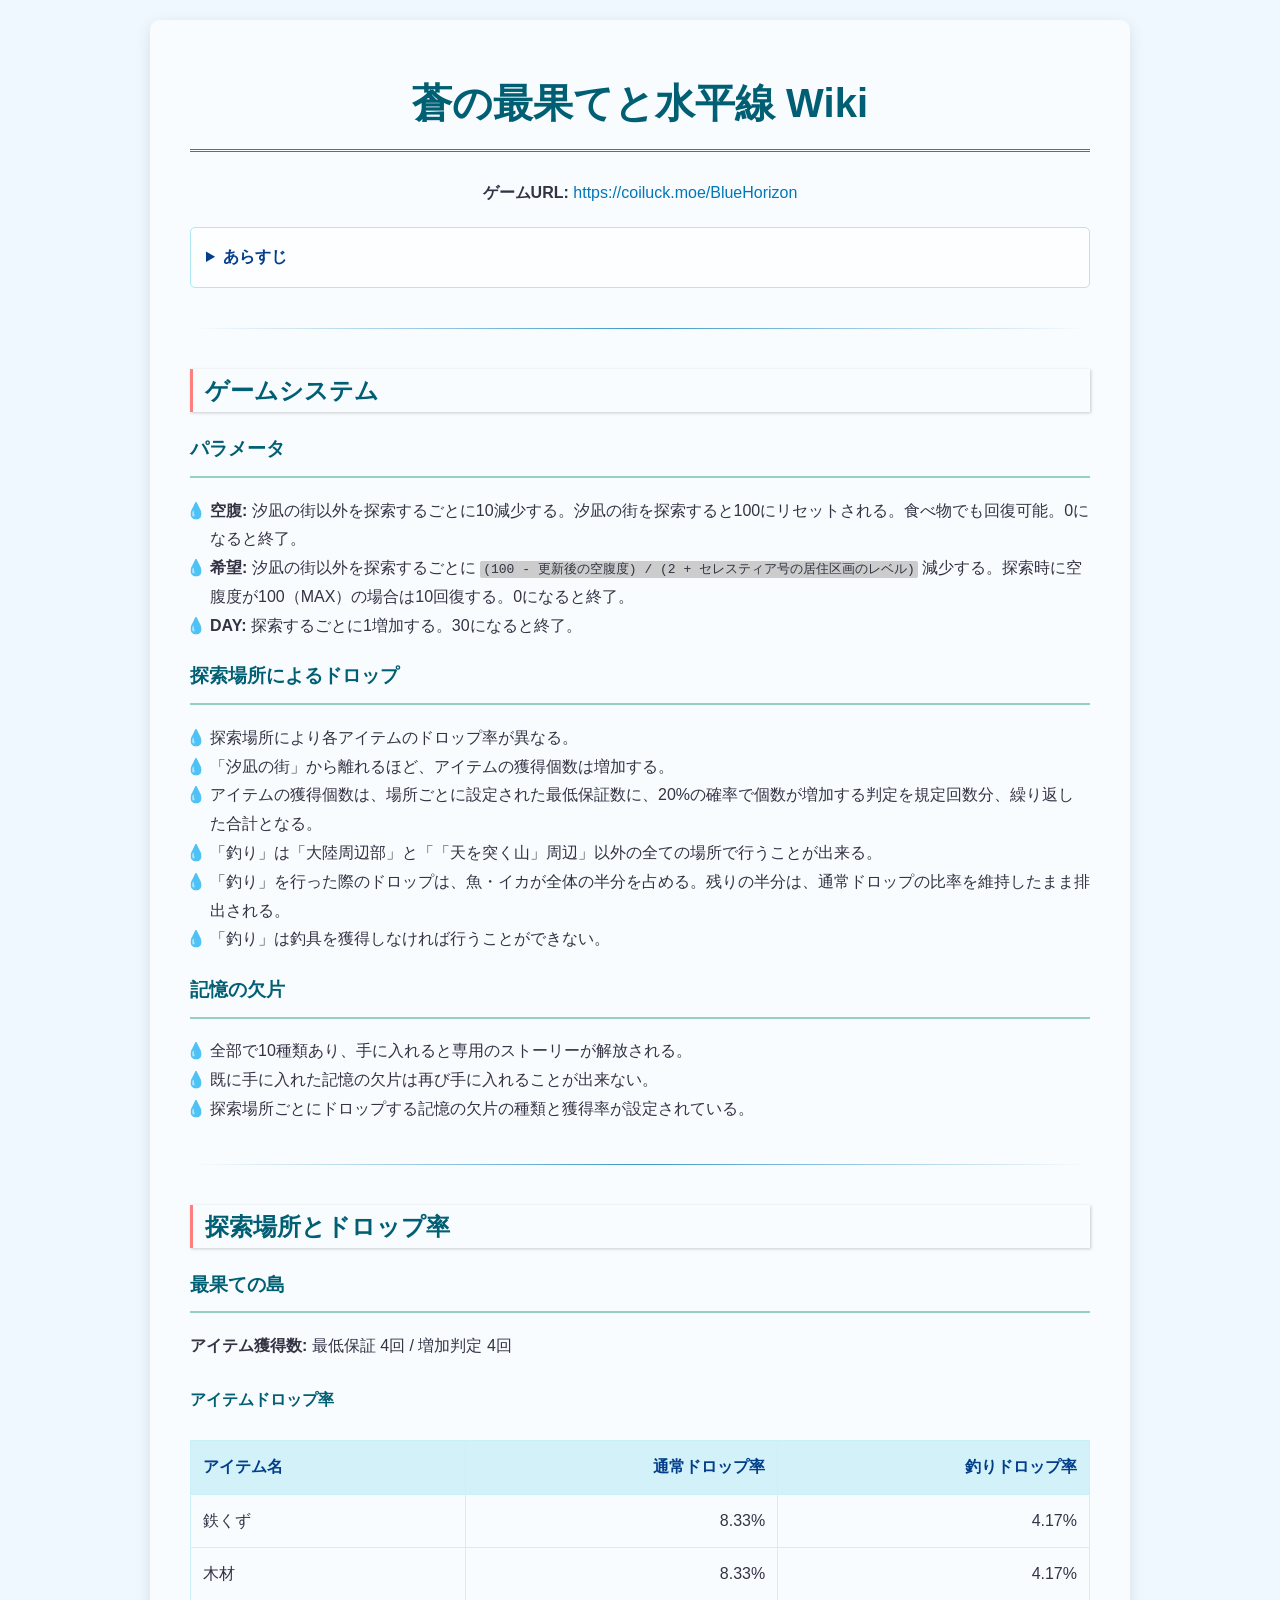
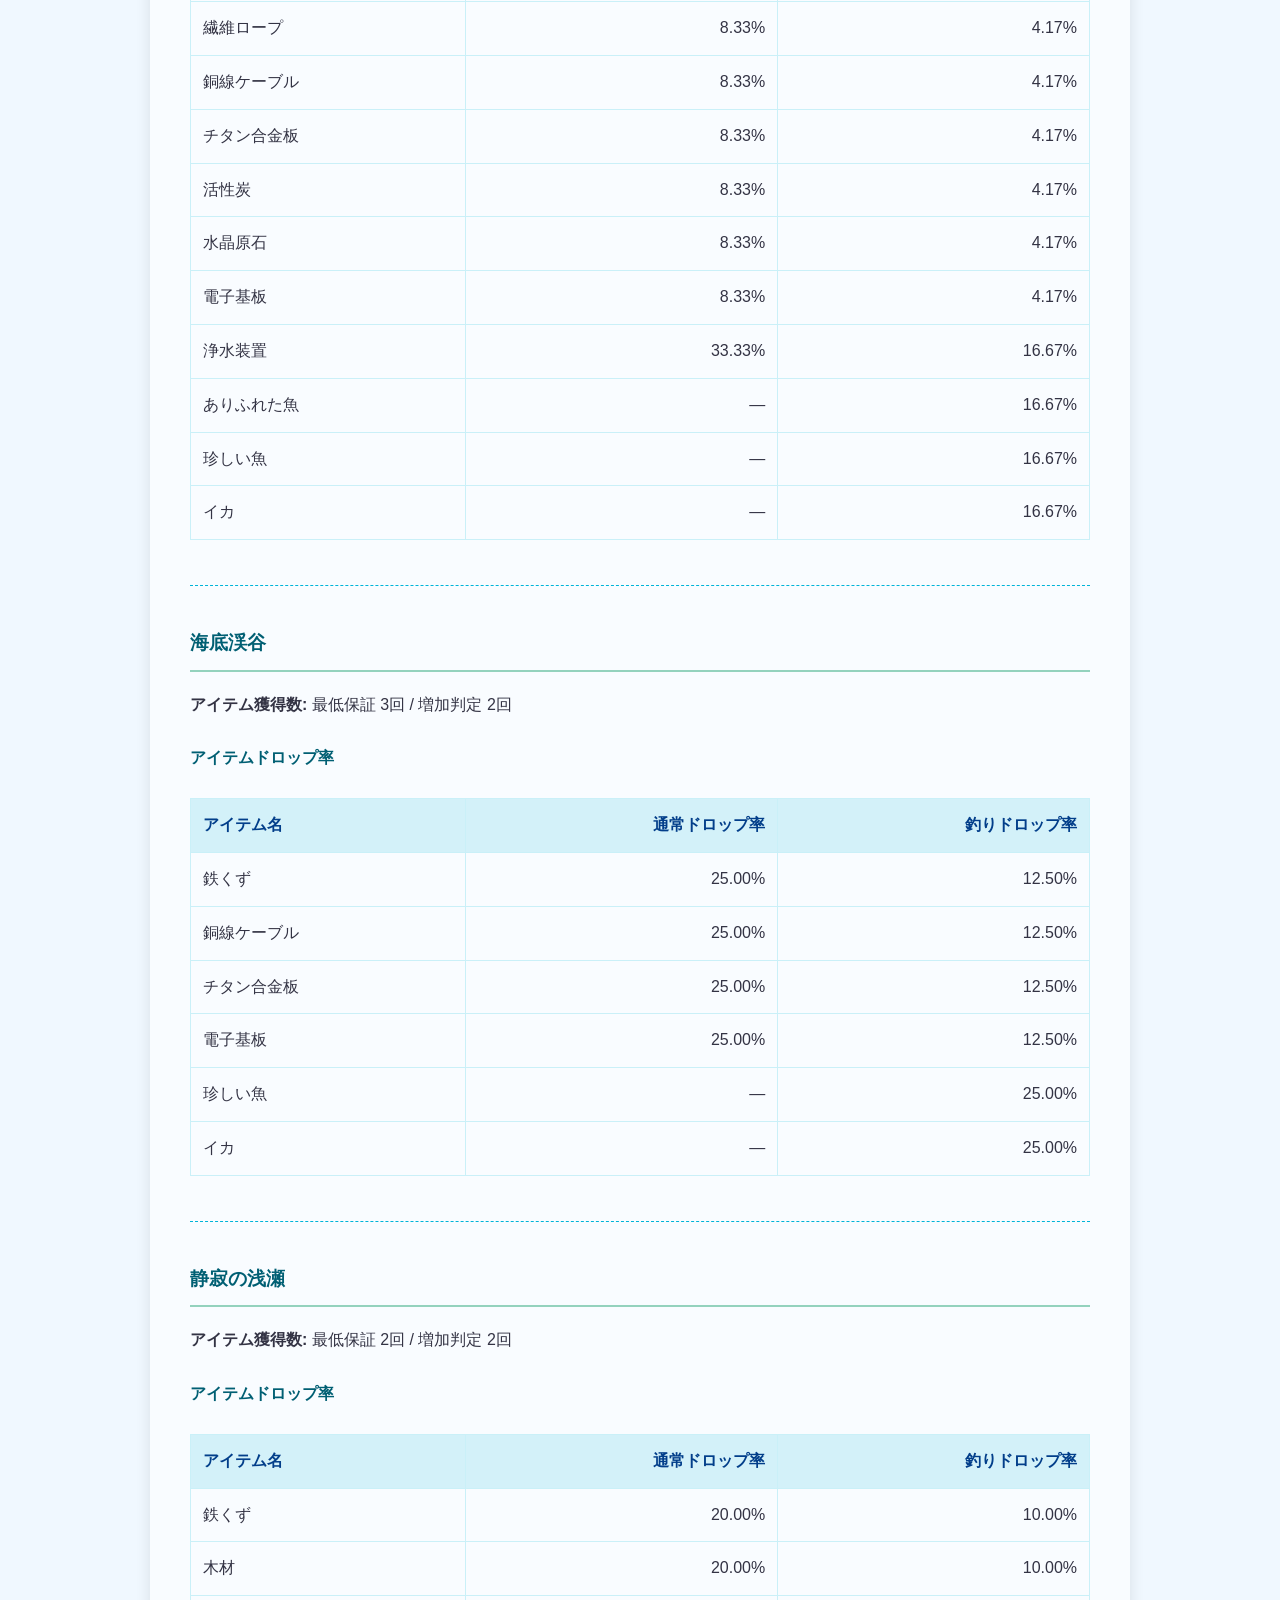
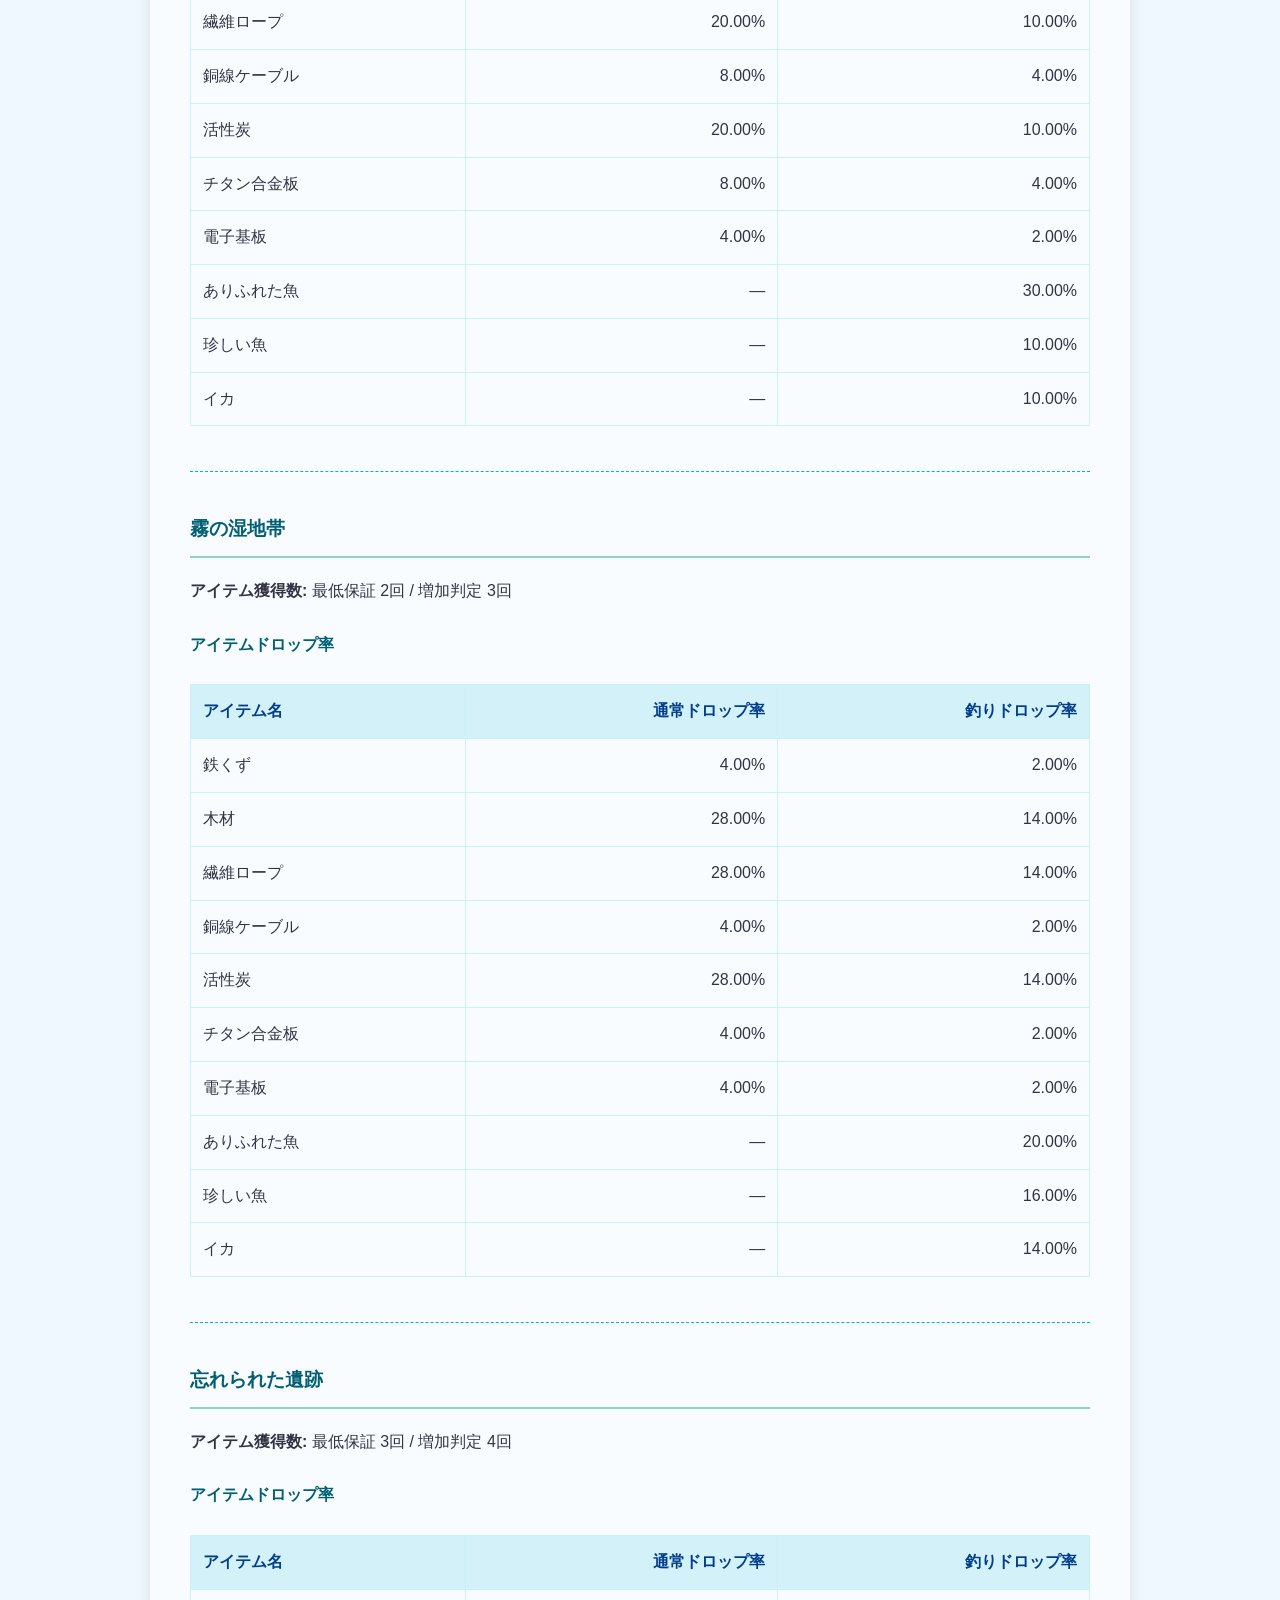
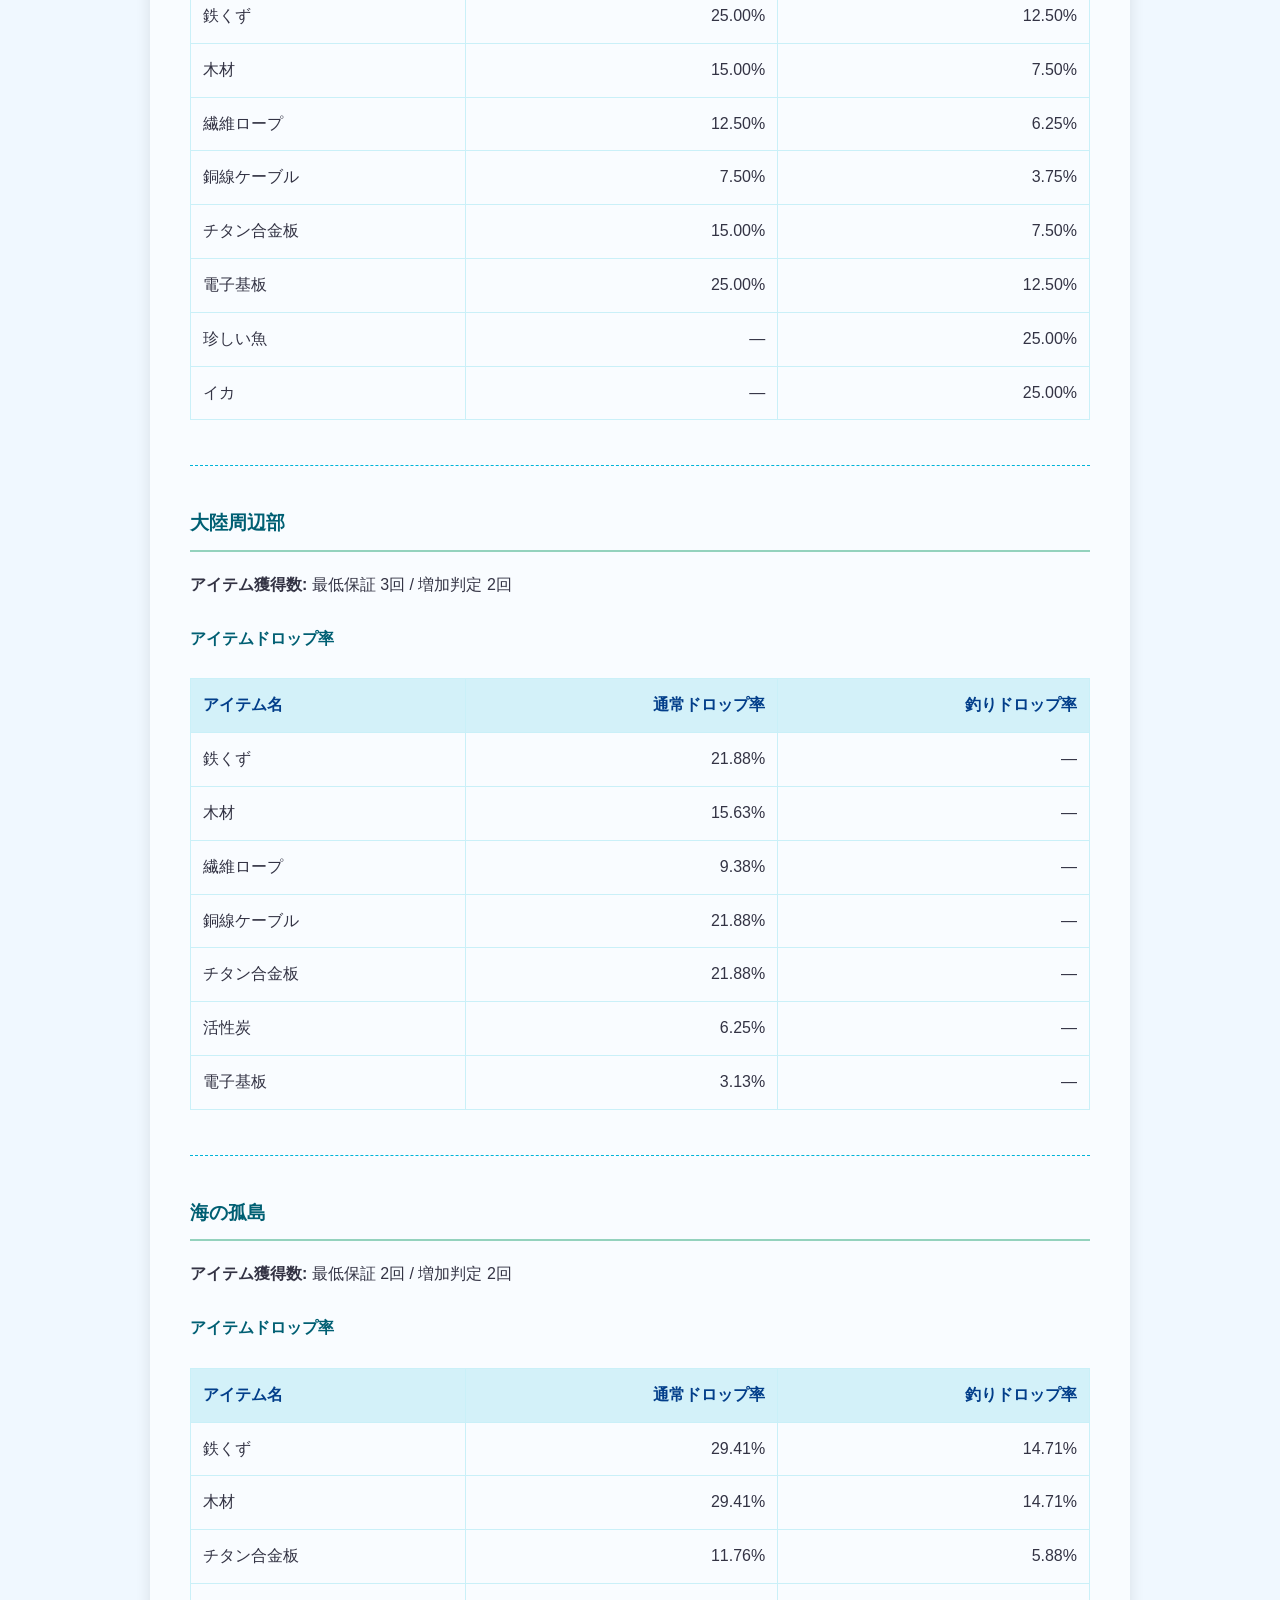
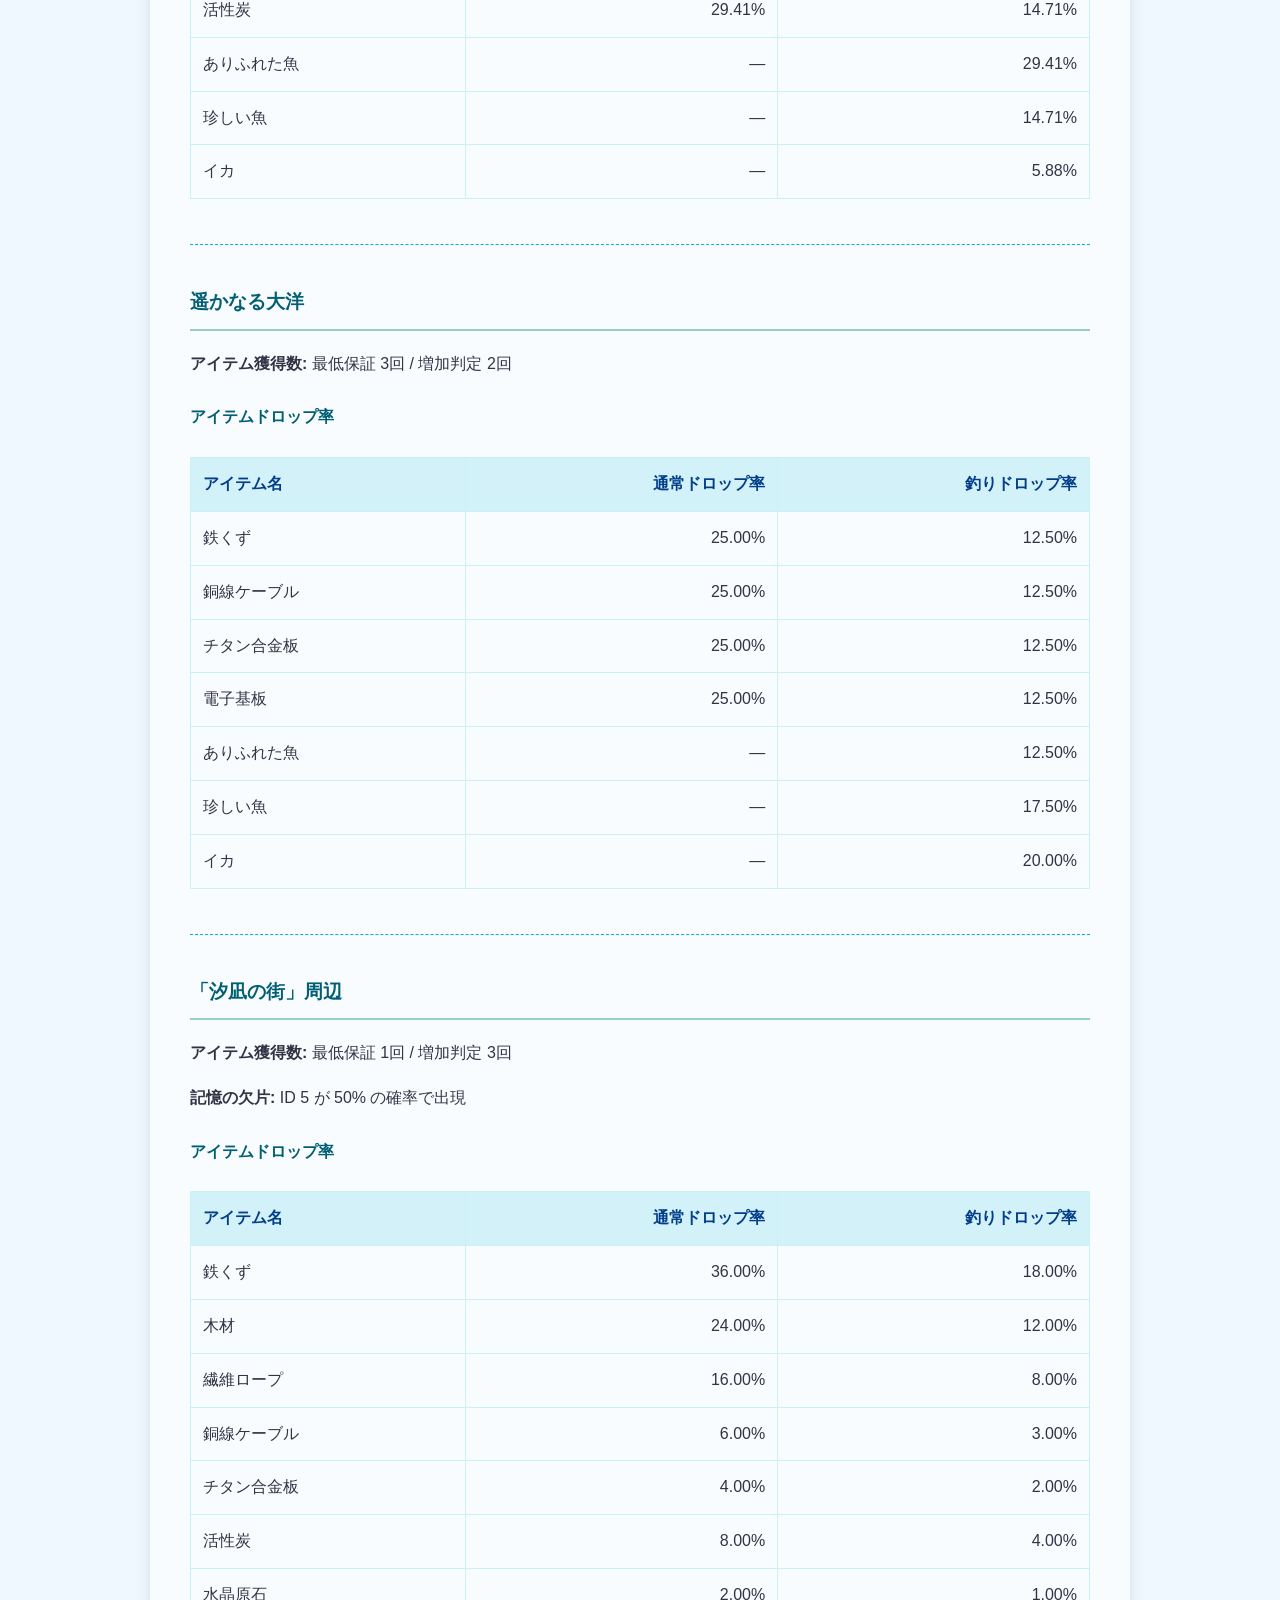
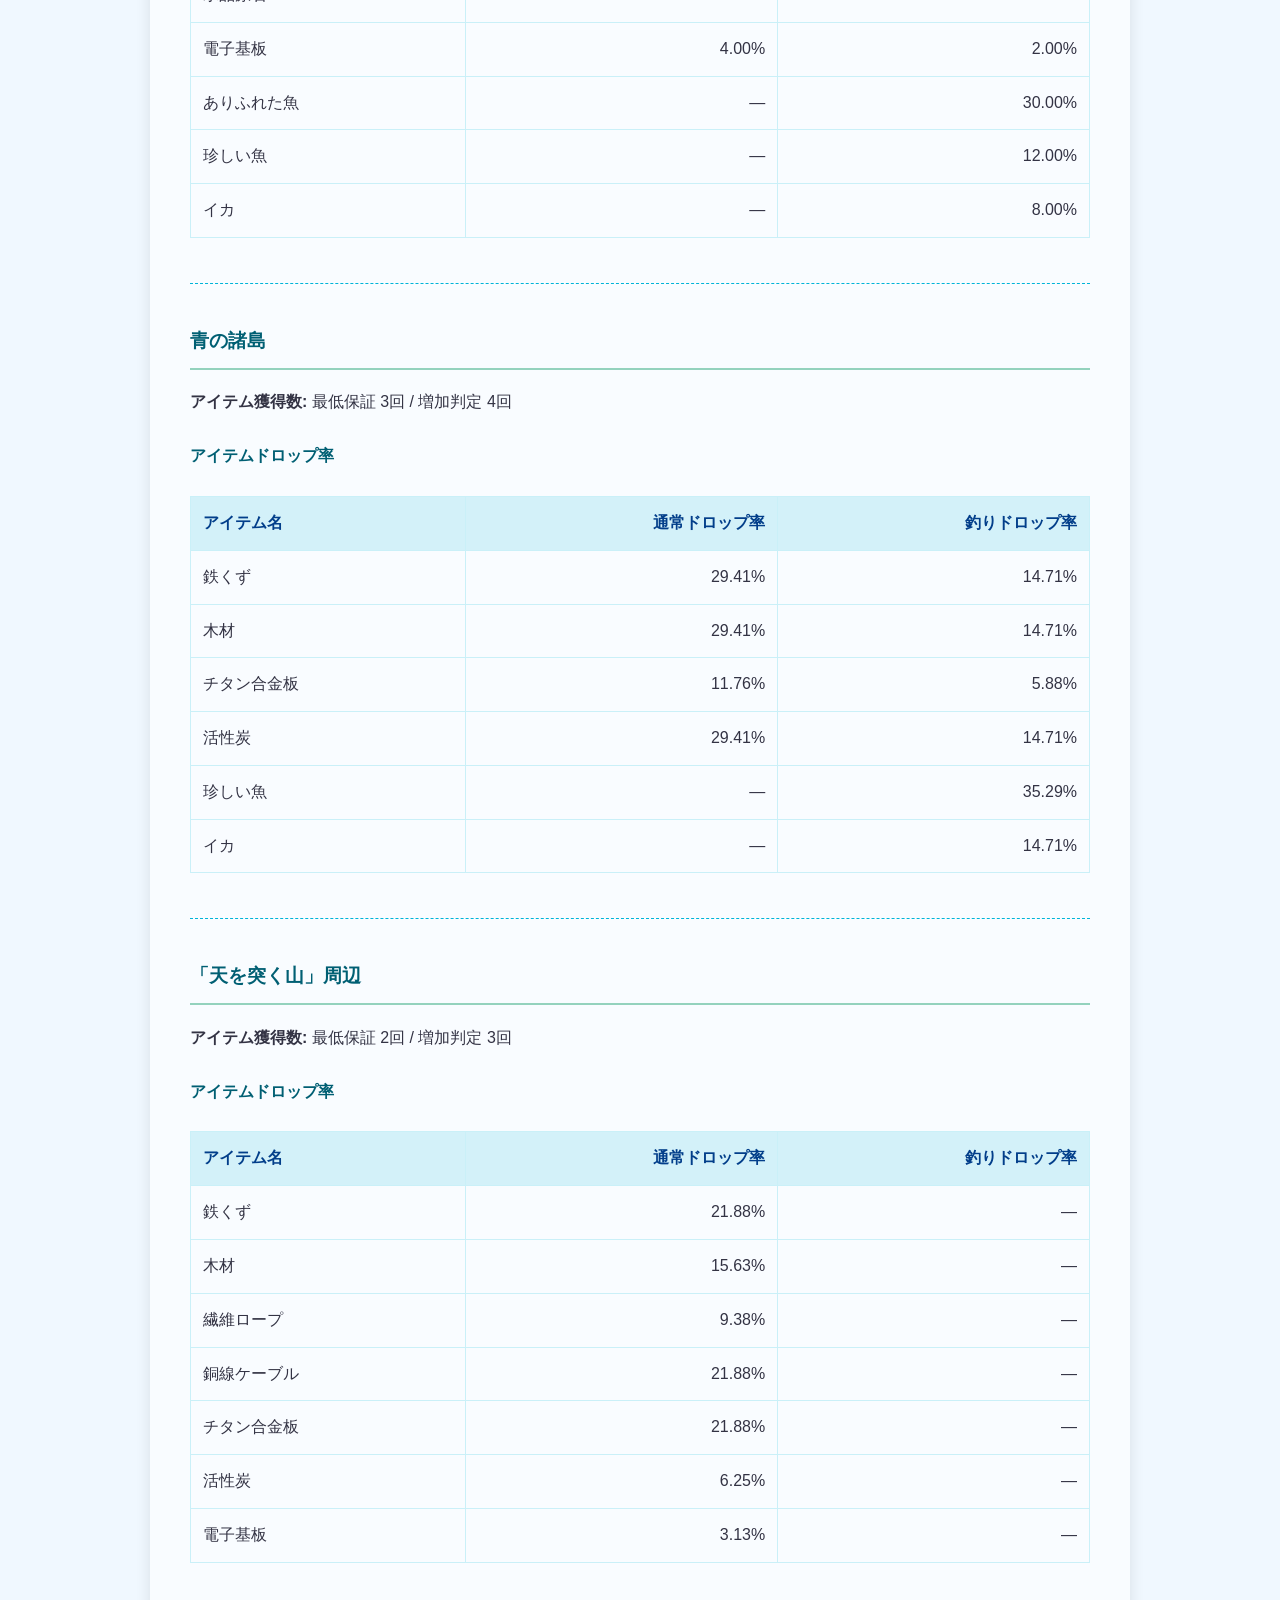
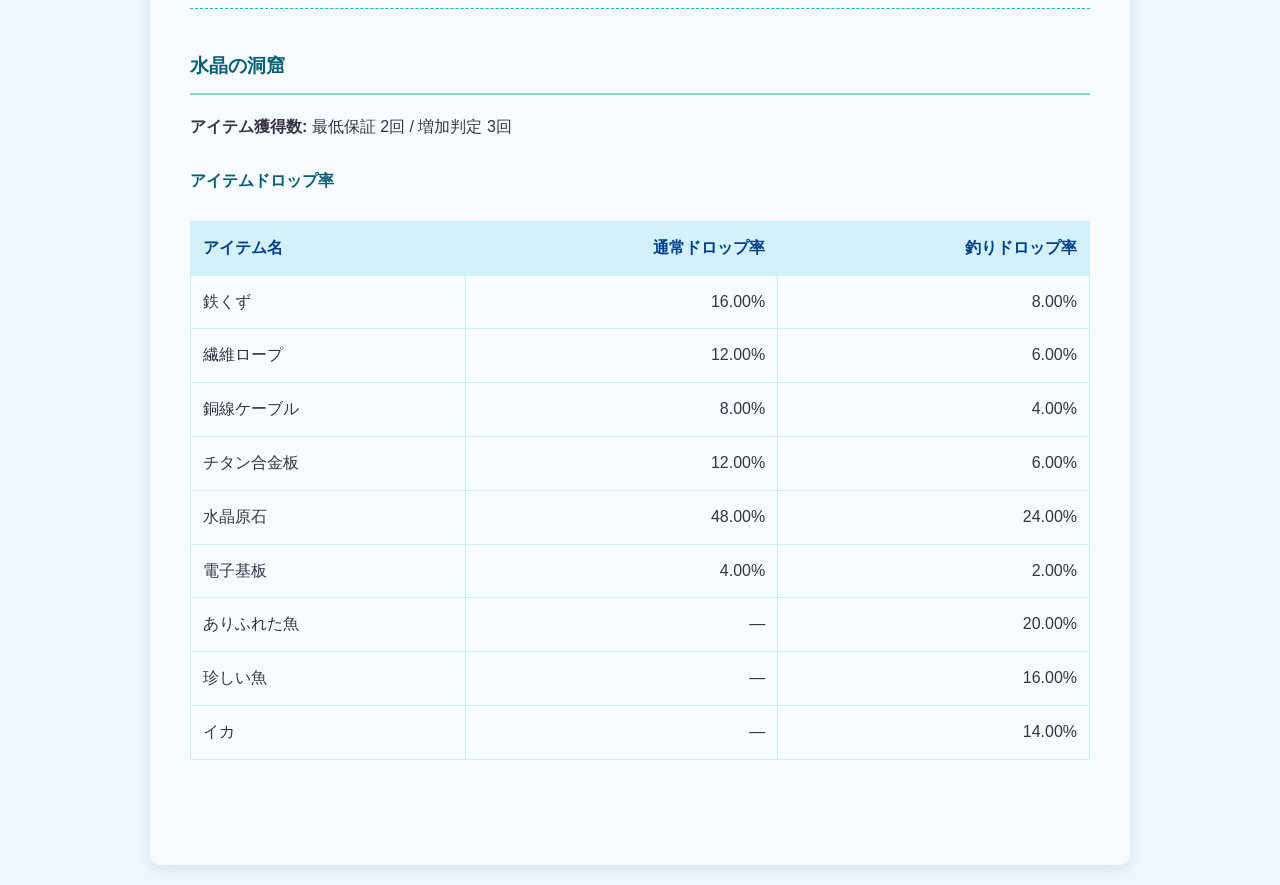
==== wiki.html @ ca16a55f "Add wiki" ====
<!DOCTYPE html>
<html lang="ja">
<head>
    <meta charset="UTF-8">
    <meta name="viewport" content="width=device-width, initial-scale=1.0">
    <title>蒼の最果てと水平線 Wiki</title>
    <style>
        body {
            font-family: 'Helvetica Neue', 'Arial', 'Hiragino Kaku Gothic ProN', 'Hiragino Sans', 'Meiryo', sans-serif;
            line-height: 1.8;
            color: #334;
            background-color: #f0f8ff;
            margin: 0;
            padding: 20px;
        }

        .container {
            max-width: 900px;
            margin: 0 auto;
            background-color: rgba(255, 255, 255, 0.6);
            padding: 20px 40px;
            border-radius: 10px;
            box-shadow: 0 4px 15px rgba(0, 0, 0, 0.1);
        }
        
        h1, h2, h3, h4 {
            color: #005f73;
            border-bottom: 2px solid #94d2bd;
            padding-bottom: 10px;
        }

        h1 {
            text-align: center;
            font-size: 2.5em;
            border-bottom: 3px double #0a9396;
        }

        h2 {
          padding: 0 0 0 12px;
          border-bottom: none;
          border-left: 3px solid #ff7f7e;
          box-shadow: 1px 1px 3px rgba(0, 0, 0, 0.2);
        }
        
        h4 {
            border-bottom: none;
            margin-top: 25px;
            margin-bottom: 15px;
        }
        
        a {
            color: #0077b6;
            text-decoration: none;
        }
        
        a:hover {
            text-decoration: underline;
        }

        details {
            border: 1px solid #ade8f4;
            border-radius: 5px;
            padding: 15px;
            margin: 20px 0;
            background-color: rgba(255, 255, 255, 0.4);
        }
        
        summary {
            font-weight: bold;
            cursor: pointer;
            color: #023e8a;
            user-select: none;
            -webkit-user-select: none;
            -moz-user-select: none;
            -ms-user-select: none;
        }
        details p {
            user-select: none;
            -webkit-user-select: none;
            -moz-user-select: none;
            -ms-user-select: none;
        }

        code {
            background-color: #ccc;
            padding: 1px 3px;
            border-radius: 2px;
        }

        table {
            width: 100%;
            border-collapse: collapse;
            margin-bottom: 25px;
        }
        
        th, td {
            border: 1px solid #caf0f8;
            padding: 12px;
            text-align: left;
        }
        
        th {
            background-color: rgba(173, 232, 244, 0.5);
            color: #023e8a;
            font-weight: bold;
        }
        
        td:nth-child(2),
        td:nth-child(3),
        th:nth-child(2),
        th:nth-child(3) {
            text-align: right;
        }
        
        .location-section {
            margin-bottom: 40px;
            padding-bottom: 20px;
            border-bottom: 1px dashed #00b4d8;
        }

        .location-section:last-child {
            border-bottom: none;
        }
        
        ul {
            list-style-type: '💧 ';
            padding-left: 20px;
        }
        
        hr {
            border: 0;
            height: 1px;
            background-image: linear-gradient(to right, rgba(0, 0, 0, 0), rgba(0, 119, 182, 0.75), rgba(0, 0, 0, 0));
            margin: 40px 0;
        }
    </style>
</head>
<body>

<div class="container">
    <h1>蒼の最果てと水平線 Wiki</h1>
    <p style="text-align: center;">
        <strong>ゲームURL:</strong> <a href="./" target="_blank" rel="noopener noreferrer">https://coiluck.moe/BlueHorizon</a>
    </p>

    <details>
        <summary>あらすじ</summary>
        <p>
            かつて栄華を誇った文明は、原因不明の大海面上昇「蒼い沈黙」によってそのほとんどが海の底へと沈んだ。<br>
            そんな世界で「汐凪（しおなぎ）の街」で暮らしていた少女ミナだったが、 ある時、街の生命線である浄水装置が故障し、修理に必要な特殊部品が遠方の水没都市でしか手に入らないことが判明する。<br>
            街の人々を救うため、ミナは危険を承知で未踏の海域へ向かう決意を固める。<br>
            ミナは小型潜水艇「セレスティア号」に乗り込みんだ。海の中に眠る過去の記録を拾い集め、かすかな希望を頼りに、ミナの静かな旅が始まる。
        </p>
    </details>

    <hr>

    <h2>ゲームシステム</h2>

    <h3>パラメータ</h3>
    <ul>
        <li><strong>空腹:</strong> 汐凪の街以外を探索するごとに10減少する。汐凪の街を探索すると100にリセットされる。食べ物でも回復可能。0になると終了。</li>
        <li><strong>希望:</strong> 汐凪の街以外を探索するごとに <code>(100 - 更新後の空腹度) / (2 + セレスティア号の居住区画のレベル)</code> 減少する。探索時に空腹度が100（MAX）の場合は10回復する。0になると終了。</li>
        <li><strong>DAY:</strong> 探索するごとに1増加する。30になると終了。</li>
    </ul>

    <h3>探索場所によるドロップ</h3>
    <ul>
        <li>探索場所により各アイテムのドロップ率が異なる。</li>
        <li>「汐凪の街」から離れるほど、アイテムの獲得個数は増加する。</li>
        <li>アイテムの獲得個数は、場所ごとに設定された最低保証数に、20%の確率で個数が増加する判定を規定回数分、繰り返した合計となる。</li>
        <li>「釣り」は「大陸周辺部」と「「天を突く山」周辺」以外の全ての場所で行うことが出来る。</li>
        <li>「釣り」を行った際のドロップは、魚・イカが全体の半分を占める。残りの半分は、通常ドロップの比率を維持したまま排出される。</li>
        <li>「釣り」は釣具を獲得しなければ行うことができない。</li>
    </ul>
    
    <h3>記憶の欠片</h3>
    <ul>
        <li>全部で10種類あり、手に入れると専用のストーリーが解放される。</li>
        <li>既に手に入れた記憶の欠片は再び手に入れることが出来ない。</li>
        <li>探索場所ごとにドロップする記憶の欠片の種類と獲得率が設定されている。</li>
    </ul>

    <hr>

    <h2>探索場所とドロップ率</h2>
    <div id="explore-data-container"></div>

</div>

<script>
// explore.js
const explorePlacesData = {
  path1: {
    name: '最果ての島',
    fishable: true,
    itemsWeight: {
      scrap_iron: 1,
      wood: 1,
      fiber_rope: 1,
      copper_wire_cable: 1,
      titanium_alloy_plate: 1,
      activated_carbon: 1,
      crystal_ore: 1,
      circuit_board: 1,
      water_purifier: 4,
    },
    itemsWeightInFishing: {
      scrap_iron: 1,
      wood: 1,
      fiber_rope: 1,
      copper_wire_cable: 1,
      titanium_alloy_plate: 1,
      activated_carbon: 1,
      crystal_ore: 1,
      circuit_board: 1,
      water_purifier: 4,
      fish_1: 4,
      fish_2: 4,
      squid: 4,
    },
    itemsRoll: {
      base: 4,
      rate: 4,
    }
  },
  path2: {
    name: 'これは見えないはず', // これはデータこれ以上書かない
  },
  path3: {
    name: '海底渓谷',
    fishable: true,
    itemsWeight: { // 20
      scrap_iron: 5,
      copper_wire_cable: 5,
      titanium_alloy_plate: 5,
      circuit_board: 5,
    },
    itemsWeightInFishing: {
      scrap_iron: 5,
      copper_wire_cable: 5,
      titanium_alloy_plate: 5,
      circuit_board: 5,
      fish_2: 10,
      squid: 10,
    },
    itemsRoll: {
      base: 3,
      rate: 2,
    }
  },
  path4: {
    name: '静寂の浅瀬',
    fishable: true,
    itemsWeight: { // 25
      scrap_iron: 5,
      wood: 5,
      fiber_rope: 5,
      copper_wire_cable: 2,
      activated_carbon: 5,
      titanium_alloy_plate: 2,
      circuit_board: 1,
    },
    itemsWeightInFishing: {
      scrap_iron: 5,
      wood: 5,
      fiber_rope: 5,
      copper_wire_cable: 2,
      activated_carbon: 5,
      titanium_alloy_plate: 2,
      circuit_board: 1,
      fish_1: 15,
      fish_2: 5,
      squid: 5,
    },
    itemsRoll: {
      base: 2,
      rate: 2,
    }
  },
  path5: {
    name: '霧の湿地帯',
    fishable: true,
    itemsWeight: { // 25
      scrap_iron: 1,
      wood: 7,
      fiber_rope: 7,
      copper_wire_cable: 1,
      activated_carbon: 7,
      titanium_alloy_plate: 1,
      circuit_board: 1,
    },
    itemsWeightInFishing: {
      scrap_iron: 1,
      wood: 7,
      fiber_rope: 7,
      copper_wire_cable: 1,
      activated_carbon: 7,
      titanium_alloy_plate: 1,
      circuit_board: 1,
      fish_1: 10,
      fish_2: 8,
      squid: 7,
    },
    itemsRoll: {
      base: 2,
      rate: 3,
    }
  },
  path6: {
    name: '忘れられた遺跡',
    fishable: true,
    images: 'ruins.avif',
    itemsWeight: { // 40
      scrap_iron: 10,
      wood: 6,
      fiber_rope: 5,
      copper_wire_cable: 3,
      titanium_alloy_plate: 6,
      circuit_board: 10,
    },
    itemsWeightInFishing: {
      scrap_iron: 10,
      wood: 6,
      fiber_rope: 5,
      copper_wire_cable: 3,
      titanium_alloy_plate: 6,
      circuit_board: 10,
      fish_2: 20,
      squid: 20,
    },
    itemsRoll: {
      base: 3,
      rate: 4,
    }
  },
  path7: {
    name: '大陸周辺部',
    fishable: false,
    itemsWeight: { // 32
      scrap_iron: 7,
      wood: 5,
      fiber_rope: 3,
      copper_wire_cable: 7,
      titanium_alloy_plate: 7,
      activated_carbon: 2,
      circuit_board: 1,
    },
    itemsRoll: {
      base: 3,
      rate: 2,
    }
  },
  path8: {
    name: '海の孤島',
    fishable: true,
    itemsWeight: { // 17
      scrap_iron: 5,
      wood: 5,
      titanium_alloy_plate: 2,
      activated_carbon: 5,
    },
    itemsWeightInFishing: {
      scrap_iron: 5,
      wood: 5,
      titanium_alloy_plate: 2,
      activated_carbon: 5,
      fish_1: 10,
      fish_2: 5,
      squid: 2,
    },
    itemsRoll: {
      base: 2,
      rate: 2,
    }
  },
  path9: {
    name: '遥かなる大洋',
    fishable: true,
    itemsWeight: { // 20
      scrap_iron: 5,
      copper_wire_cable: 5,
      titanium_alloy_plate: 5,
      circuit_board: 5,
    },
    itemsWeightInFishing: {
      scrap_iron: 5,
      copper_wire_cable: 5,
      titanium_alloy_plate: 5,
      circuit_board: 5,
      fish_1: 5,
      fish_2: 7,
      squid: 8,
    },
    itemsRoll: {
      base: 3,
      rate: 2,
    }
  },
  path10: {
    name: '「汐凪の街」周辺',
    fishable: true, // 釣りが可能か
    itemsWeight: {
      scrap_iron: 18,
      wood: 12,
      fiber_rope: 8,
      copper_wire_cable: 3,
      titanium_alloy_plate: 2,
      activated_carbon: 4,
      crystal_ore: 1,
      circuit_board: 2, // 6%の確率で30回試行時に4つ以上手に入る <- 40の時、今は50
    },
    itemsWeightInFishing: {
      scrap_iron: 18,
      wood: 12,
      fiber_rope: 8,
      copper_wire_cable: 3,
      titanium_alloy_plate: 2,
      activated_carbon: 4,
      crystal_ore: 1,
      circuit_board: 2,
      fish_1: 30,
      fish_2: 12,
      squid: 8,
    },
    itemsRoll: {
      base: 1, // 最低保証
      rate: 3, // 20%の確率で増加するのをこの回数分繰り返す
    },
    memoryPiece: [5], // 記憶の欠片のID
    memoryPieceRate: 0.5, // 記憶の欠片の出現確率
  },
  path11: {
    name: '青の諸島',
    fishable: true,
    images: 'island2.avif',
    itemsWeight: { // 17
      scrap_iron: 5,
      wood: 5,
      titanium_alloy_plate: 2,
      activated_carbon: 5,
    },
    itemsWeightInFishing: {
      scrap_iron: 5,
      wood: 5,
      titanium_alloy_plate: 2,
      activated_carbon: 5,
      fish_2: 12,
      squid: 5,
    },
    itemsRoll: {
      base: 3,
      rate: 4,
    }
  },
  path12: {
    name: '「天を突く山」周辺',
    fishable: false,
    itemsWeight: { // 32
      scrap_iron: 7,
      wood: 5,
      fiber_rope: 3,
      copper_wire_cable: 7,
      titanium_alloy_plate: 7,
      activated_carbon: 2,
      circuit_board: 1,
    },
    itemsRoll: {
      base: 2,
      rate: 3,
    }
  },
  path13: {
    name: '水晶の洞窟',
    fishable: true,
    images: 'cave.avif',
    itemsWeight: { // 25
      scrap_iron: 4,
      fiber_rope: 3,
      copper_wire_cable: 2,
      titanium_alloy_plate: 3,
      crystal_ore: 12,
      circuit_board: 1,
    },
    itemsWeightInFishing: {
      scrap_iron: 4,
      fiber_rope: 3,
      copper_wire_cable: 2,
      titanium_alloy_plate: 3,
      crystal_ore: 12,
      circuit_board: 1,
      fish_1: 10,
      fish_2: 8,
      squid: 7,
    },
    itemsRoll: {
      base: 2,
      rate: 3,
    }
  }
};
const itemData = [
  { id: "scrap_iron", name: "鉄くず" },
  { id: "wood", name: "木材" },
  { id: "fiber_rope", name: "繊維ロープ" },
  { id: "copper_wire_cable", name: "銅線ケーブル" },
  { id: "titanium_alloy_plate", name: "チタン合金板" },
  { id: "activated_carbon", name: "活性炭" },
  { id: "crystal_ore", name: "水晶原石" },
  { id: "circuit_board", name: "電子基板" },
  { id: "fishing_gear", name: "釣具" },
  { id: "fish_1", name: "ありふれた魚" },
  { id: "fish_2", name: "珍しい魚" },
  { id: "squid", name: "イカ" },
  { id: "bonfire", name: "焚き火" },
  { id: "shichirin", name: "七輪" },
  { id: "cooked_food", name: "料理" },
  { id: "paper_and_pen", name: "紙とペン" },
  { id: "simple_communicator", name: "簡易通信機" },
  { id: "emergency_repair_kit", name: "応急修理キット" },
  { id: "decryption_tool", name: "解読ツール" },
  { id: "cutting_tool", name: "カッティングツール" },
  { id: "flashlight", name: "懐中電灯" },
  { id: "pipe_parts", name: "配管パーツ" },
  { id: "control_board", name: "制御基盤" },
  { id: "water_purifier", name: "浄水装置" }
];


document.addEventListener('DOMContentLoaded', () => {
    const container = document.getElementById('explore-data-container');
    const itemNameMap = itemData.reduce((map, item) => {
        map[item.id] = item.name;
        return map;
    }, {});
    
    for (const key in explorePlacesData) {
        if (key === 'path2') continue; // Skip the invisible path
        
        const place = explorePlacesData[key];
        const section = document.createElement('div');
        section.className = 'location-section';
        
        // --- Basic Info ---
        let contentHTML = `<h3>${place.name}</h3>`;
        contentHTML += `<p><strong>アイテム獲得数:</strong> 最低保証 ${place.itemsRoll.base}回 / 増加判定 ${place.itemsRoll.rate}回</p>`;
        if (place.memoryPieceRate) {
            contentHTML += `<p><strong>記憶の欠片:</strong> ID ${place.memoryPiece.join(', ')} が ${place.memoryPieceRate * 100}% の確率で出現</p>`;
        }
        
        // --- Table Generation ---
        const totalWeightNormal = Object.values(place.itemsWeight).reduce((sum, weight) => sum + weight, 0);
        const totalWeightFishing = place.fishable ? Object.values(place.itemsWeightInFishing).reduce((sum, weight) => sum + weight, 0) : 0;
        
        const allItemIds = new Set([
            ...Object.keys(place.itemsWeight),
            ...(place.fishable ? Object.keys(place.itemsWeightInFishing) : [])
        ]);

        // Separate regular items and fishing-specific items to sort them correctly
        const regularItems = [];
        const fishItems = [];
        const fishItemIds = ['fish_1', 'fish_2', 'squid'];
        
        // Use the original explorePlacesData order for regular items
        for(const itemId of Object.keys(place.itemsWeight)) {
            if (allItemIds.has(itemId)) {
                regularItems.push(itemId);
                allItemIds.delete(itemId); // Remove to avoid duplicates
            }
        }
        // Add any remaining non-fish items from fishing list
        for (const itemId of allItemIds) {
            if(!fishItemIds.includes(itemId)) {
                regularItems.push(itemId);
            }
        }

        // Add fish items in their specific order
        for (const fishId of fishItemIds) {
            if (allItemIds.has(fishId)) {
                fishItems.push(fishId);
            }
        }
        
        const orderedItemIds = [...regularItems, ...fishItems];

        contentHTML += `<h4>アイテムドロップ率</h4>`;
        contentHTML += `<table><thead><tr><th>アイテム名</th><th>通常ドロップ率</th><th>釣りドロップ率</th></tr></thead><tbody>`;

        for (const itemId of orderedItemIds) {
            const name = itemNameMap[itemId] || itemId;
            
            const normalWeight = place.itemsWeight[itemId] || 0;
            const normalRate = totalWeightNormal > 0 && normalWeight > 0 ? ((normalWeight / totalWeightNormal) * 100).toFixed(2) + '%' : '—';
            
            let fishingRate = '—';
            if (place.fishable && totalWeightFishing > 0) {
                const fishingWeight = place.itemsWeightInFishing[itemId] || 0;
                if (fishingWeight > 0) {
                    fishingRate = ((fishingWeight / totalWeightFishing) * 100).toFixed(2) + '%';
                }
            }
            
            contentHTML += `<tr><td>${name}</td><td>${normalRate}</td><td>${fishingRate}</td></tr>`;
        }

        contentHTML += `</tbody></table>`;
        section.innerHTML = contentHTML;
        container.appendChild(section);
    }
});
</script>

</body>
</html>
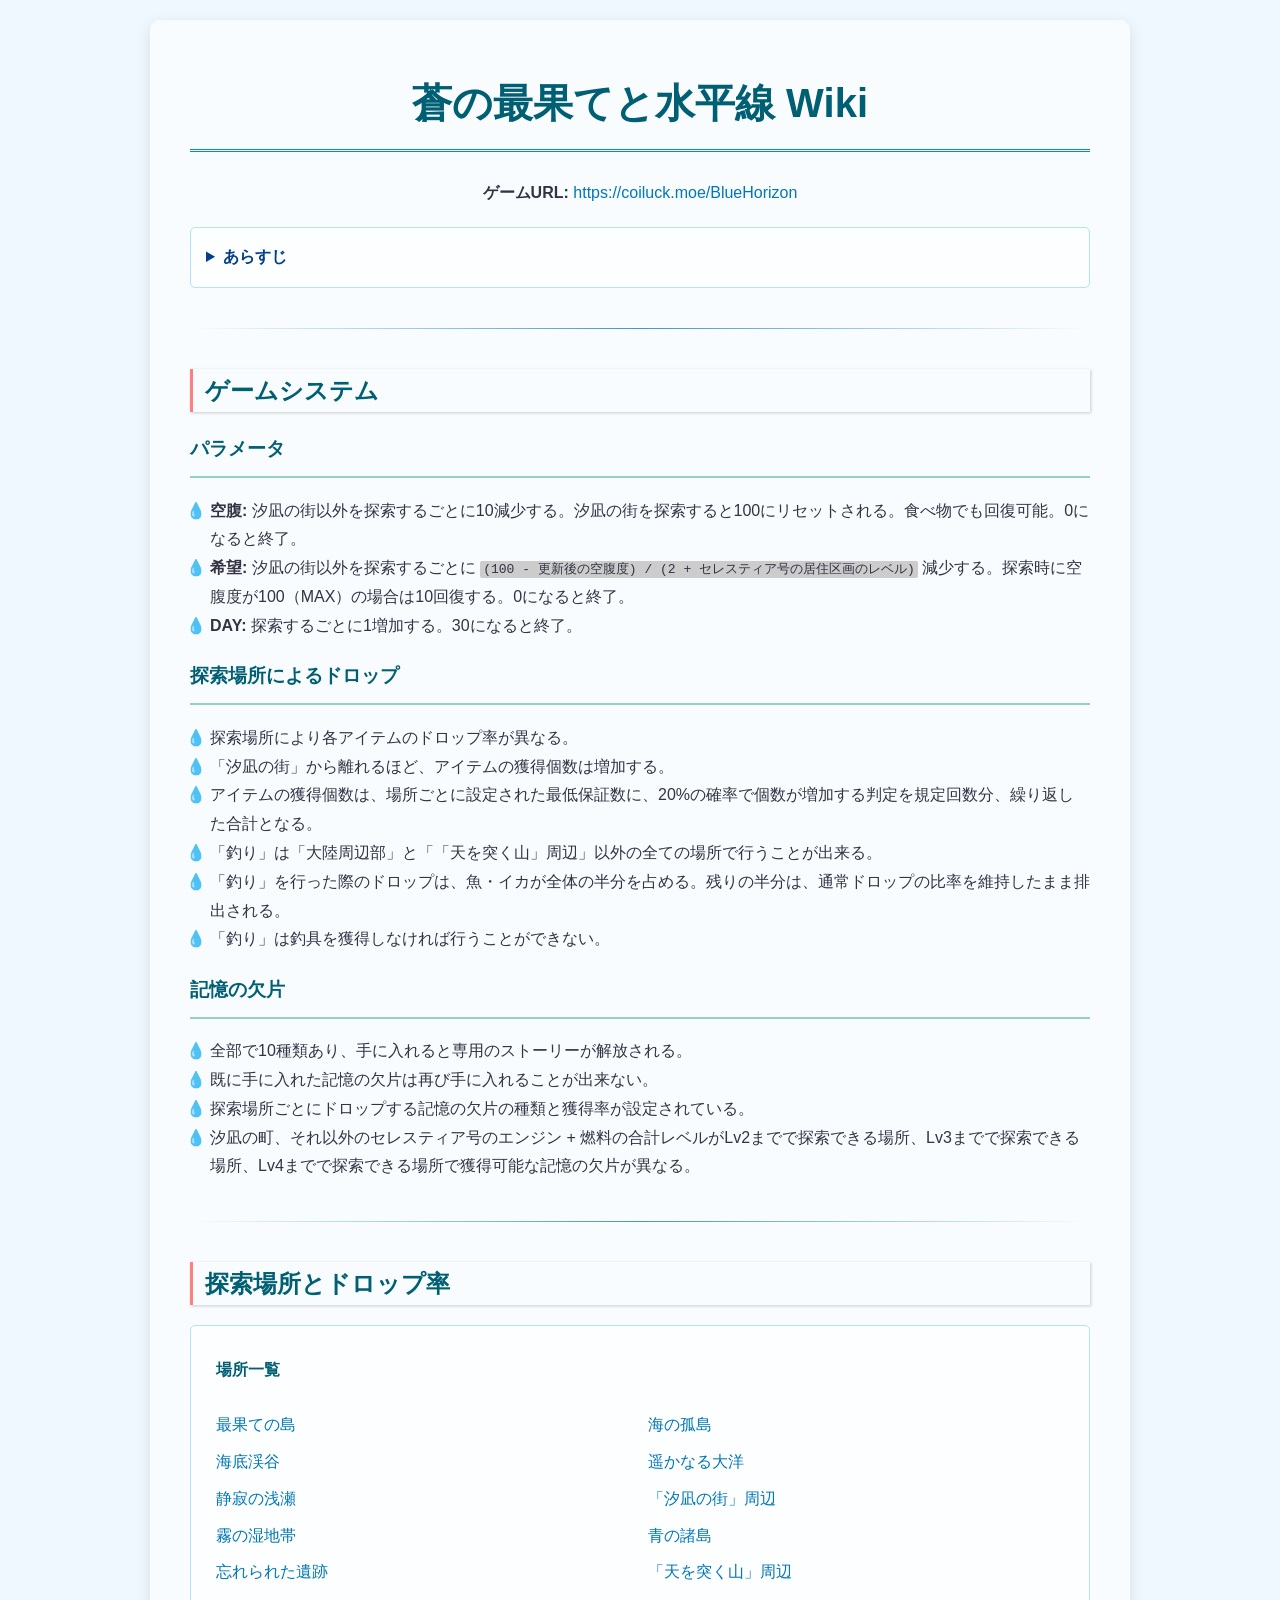
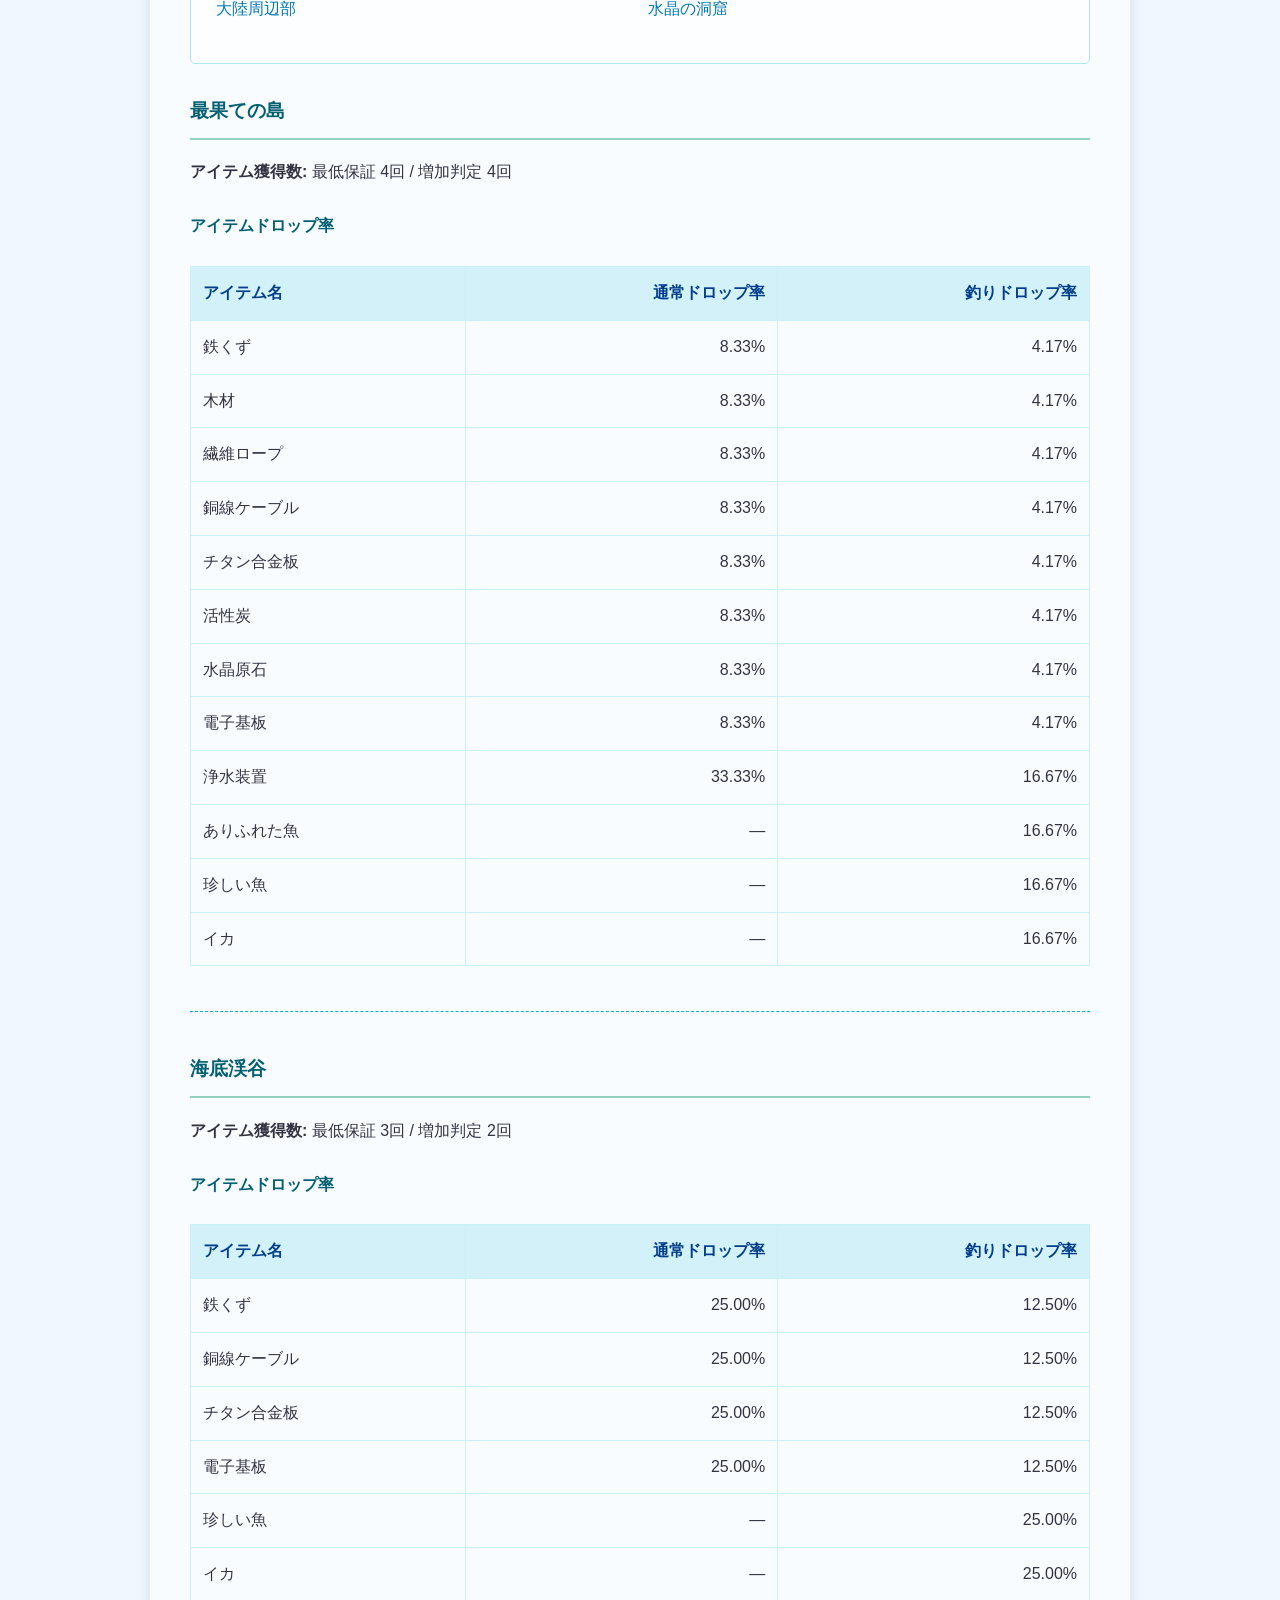
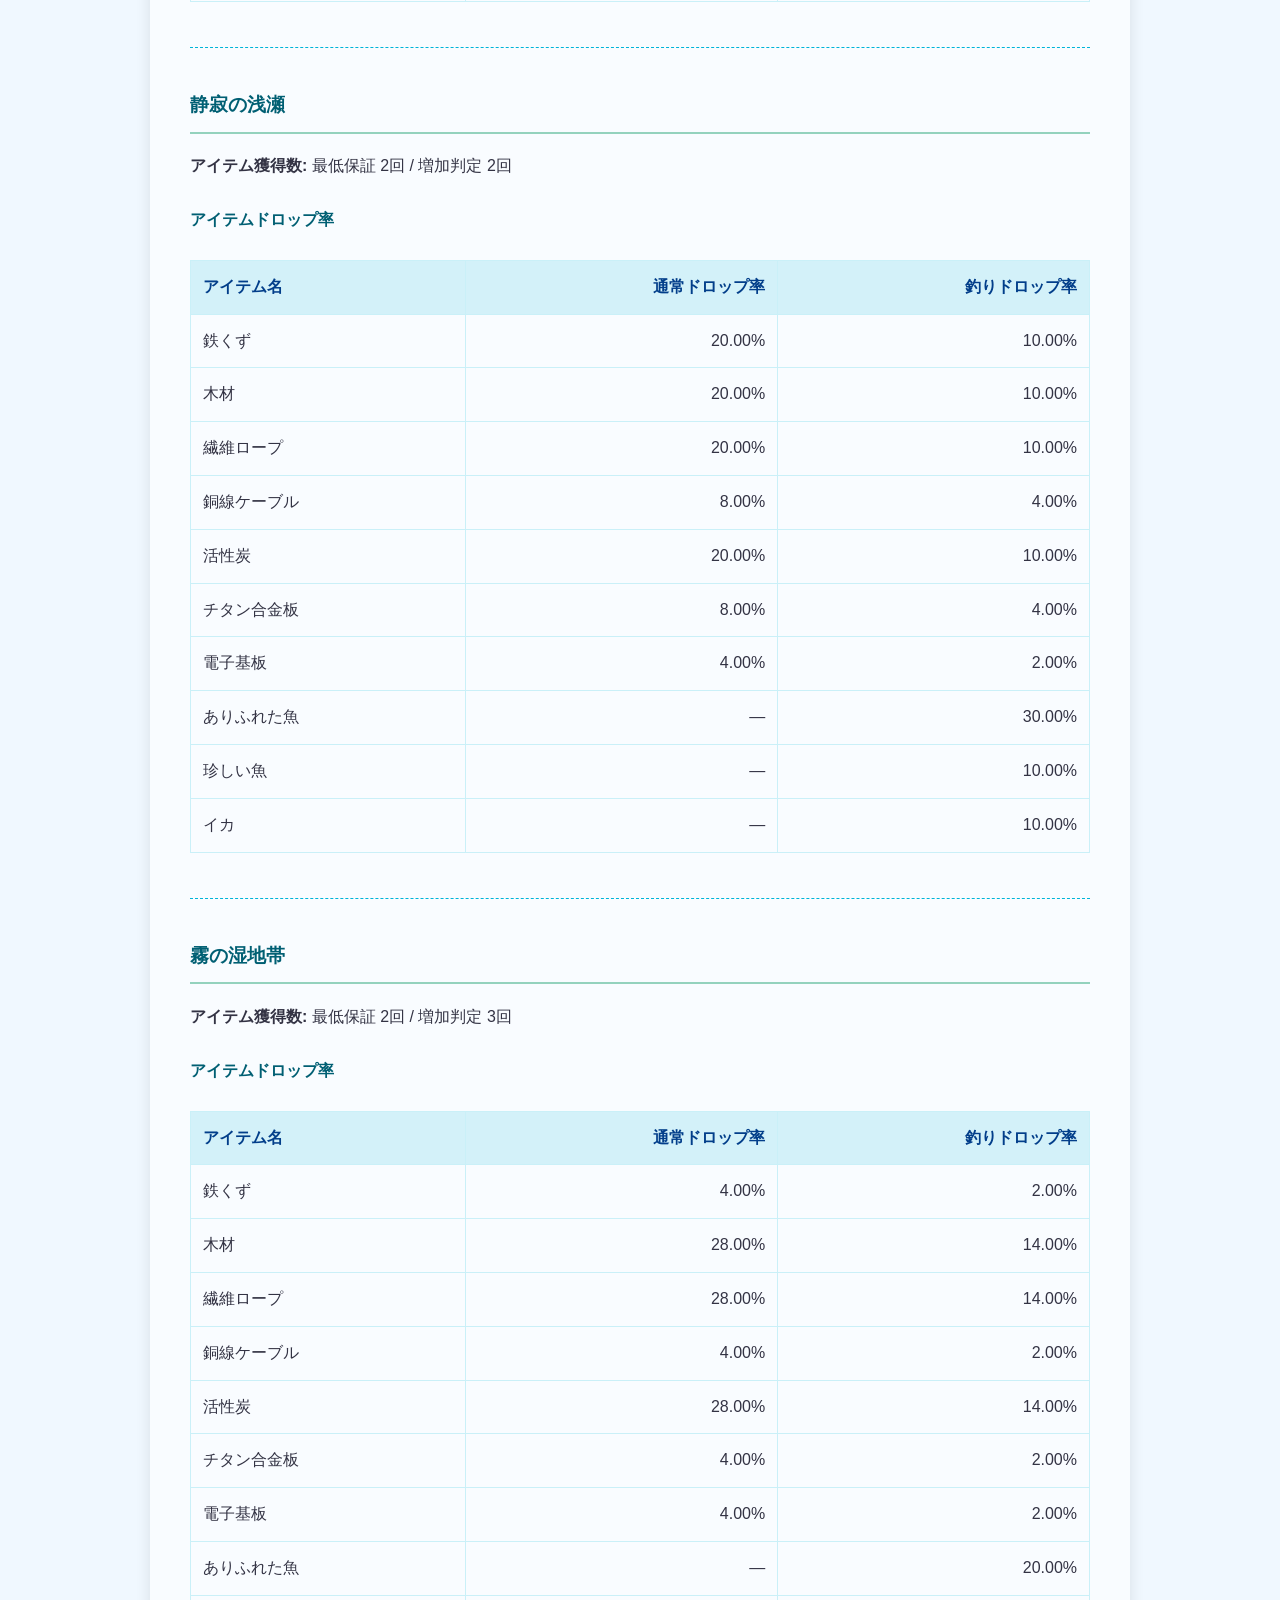
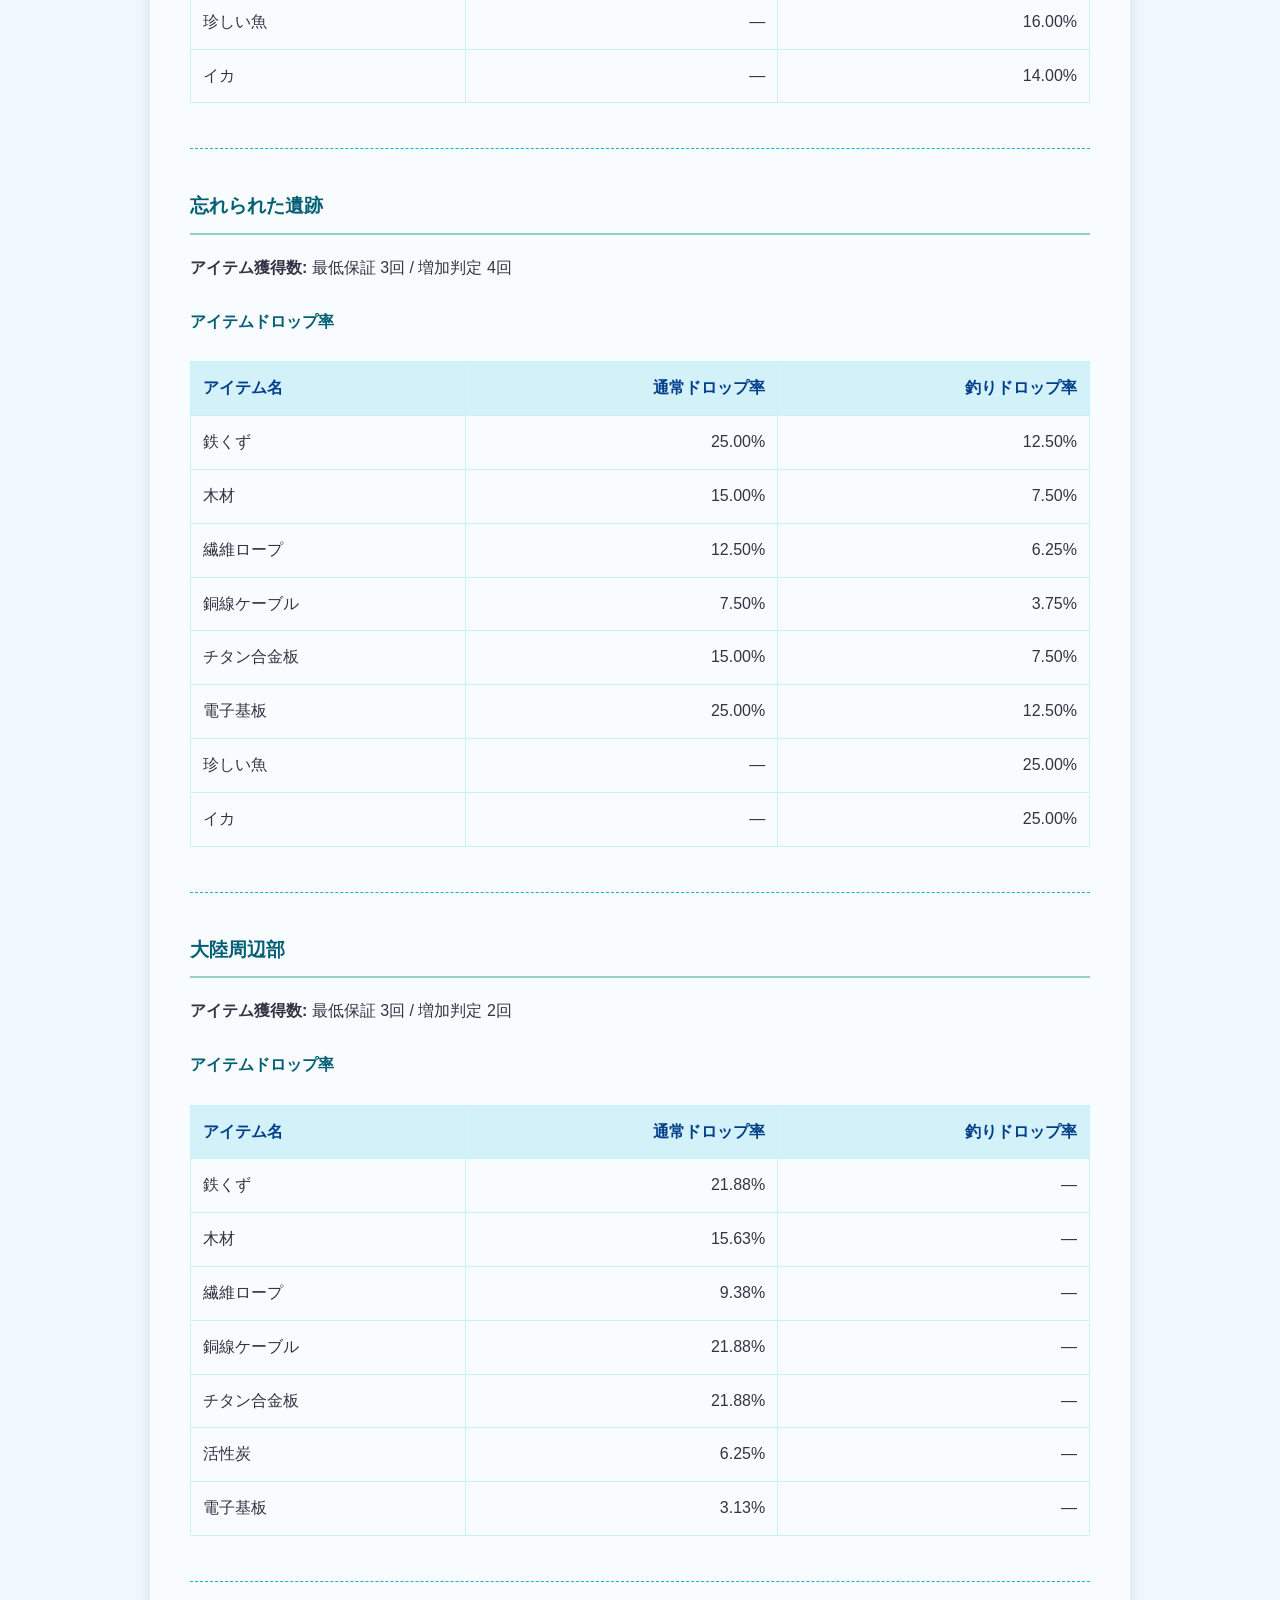
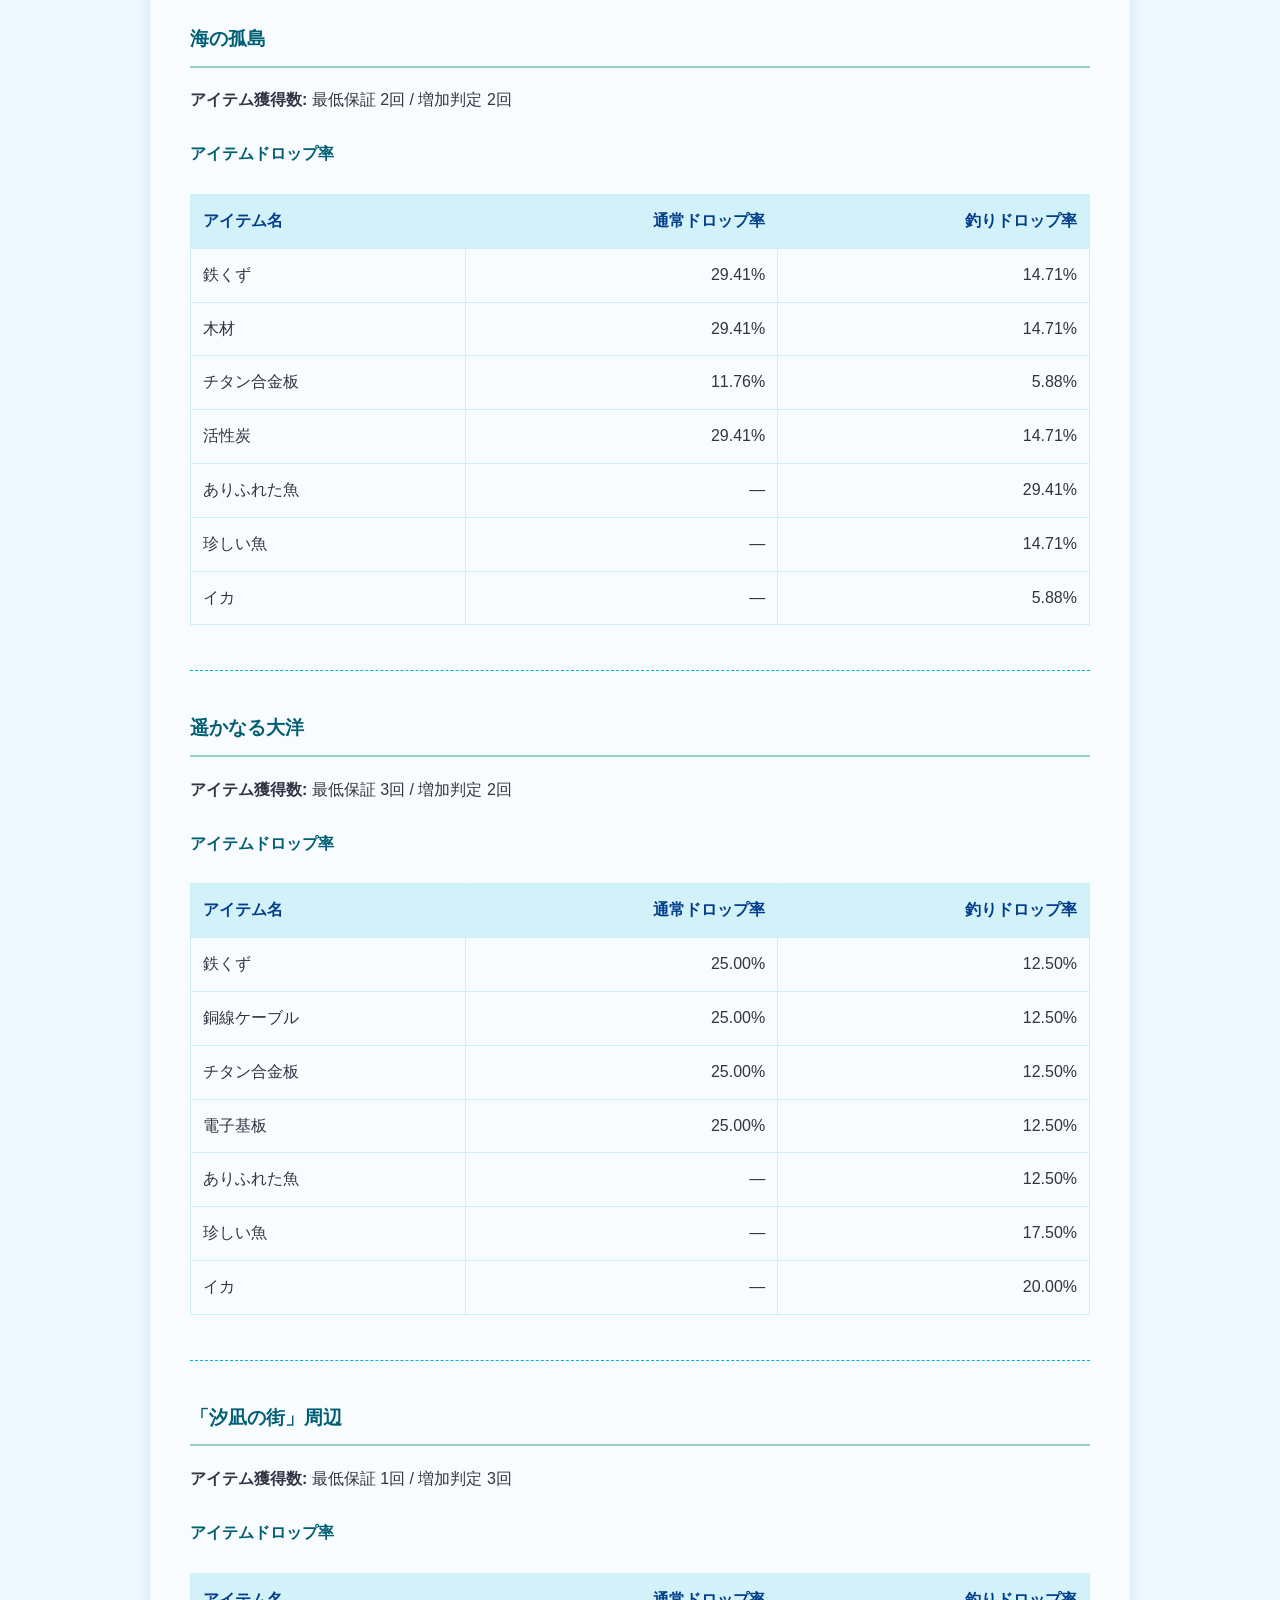
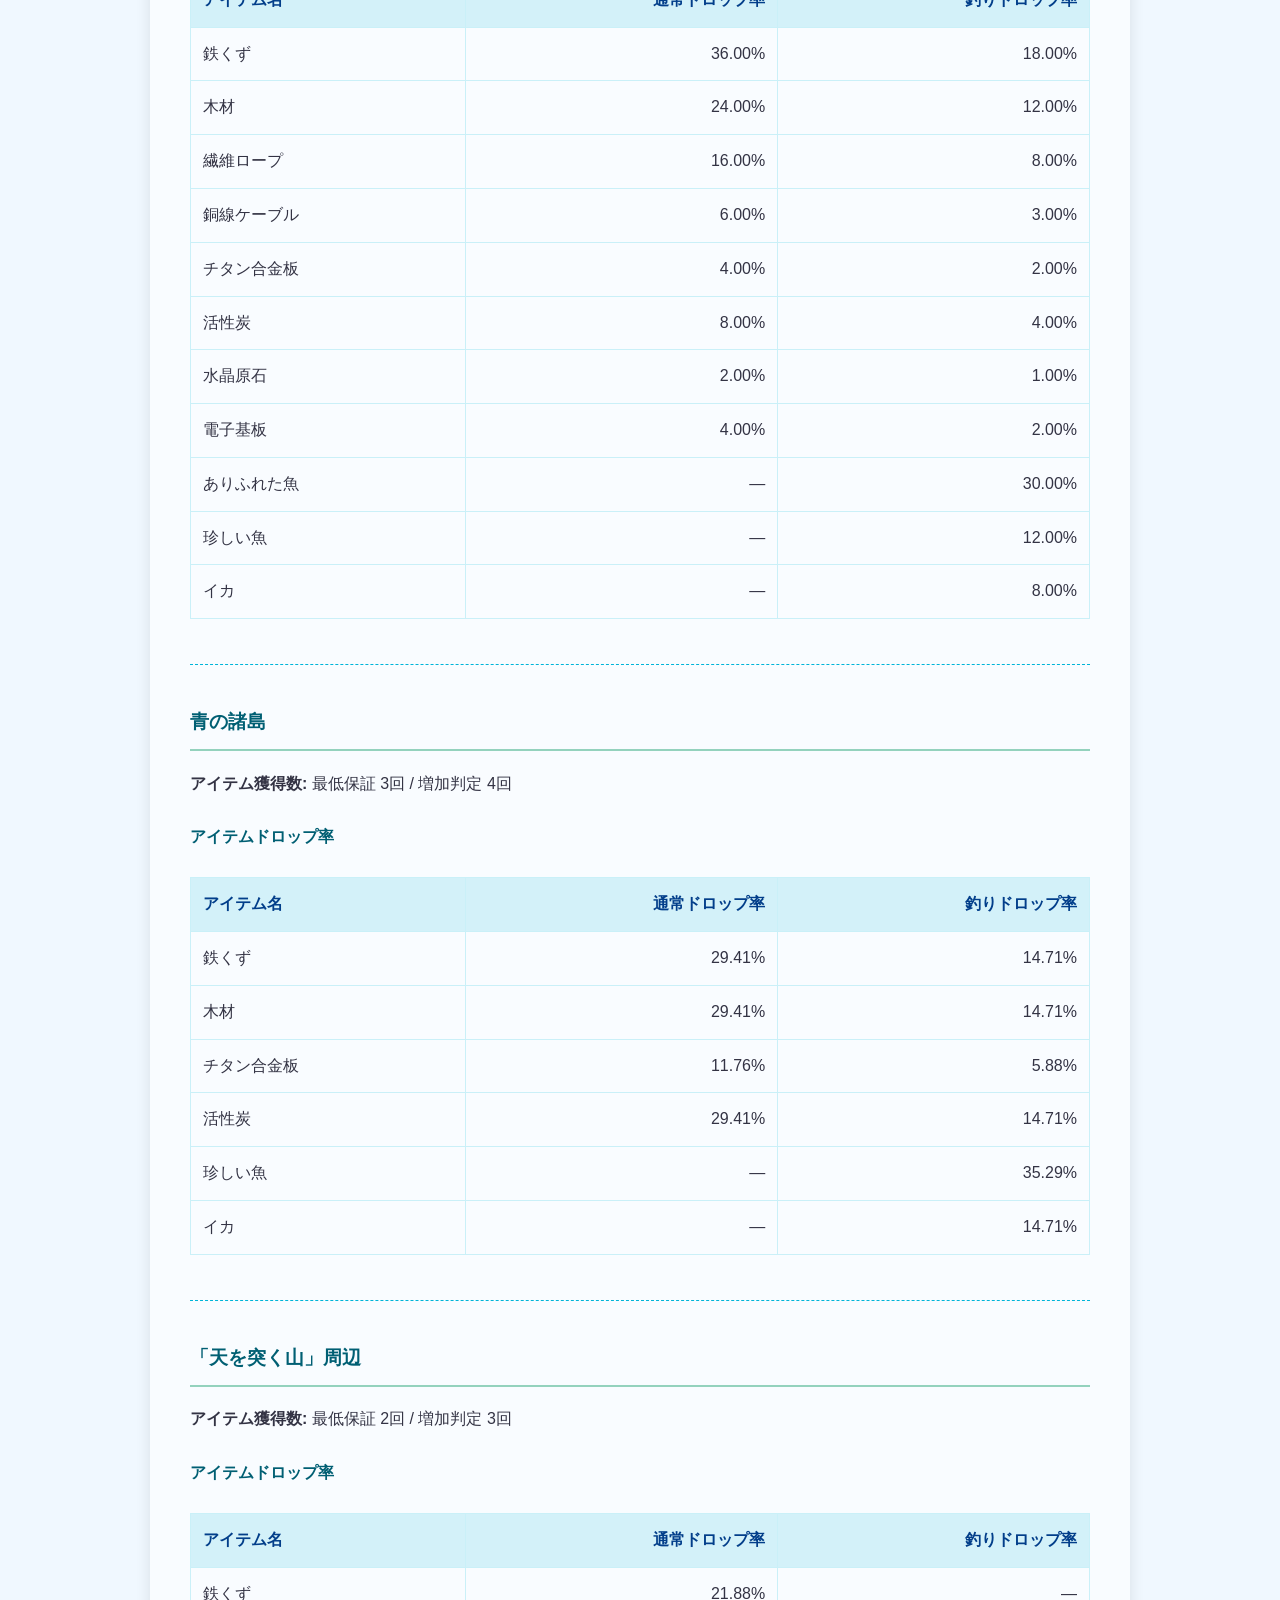
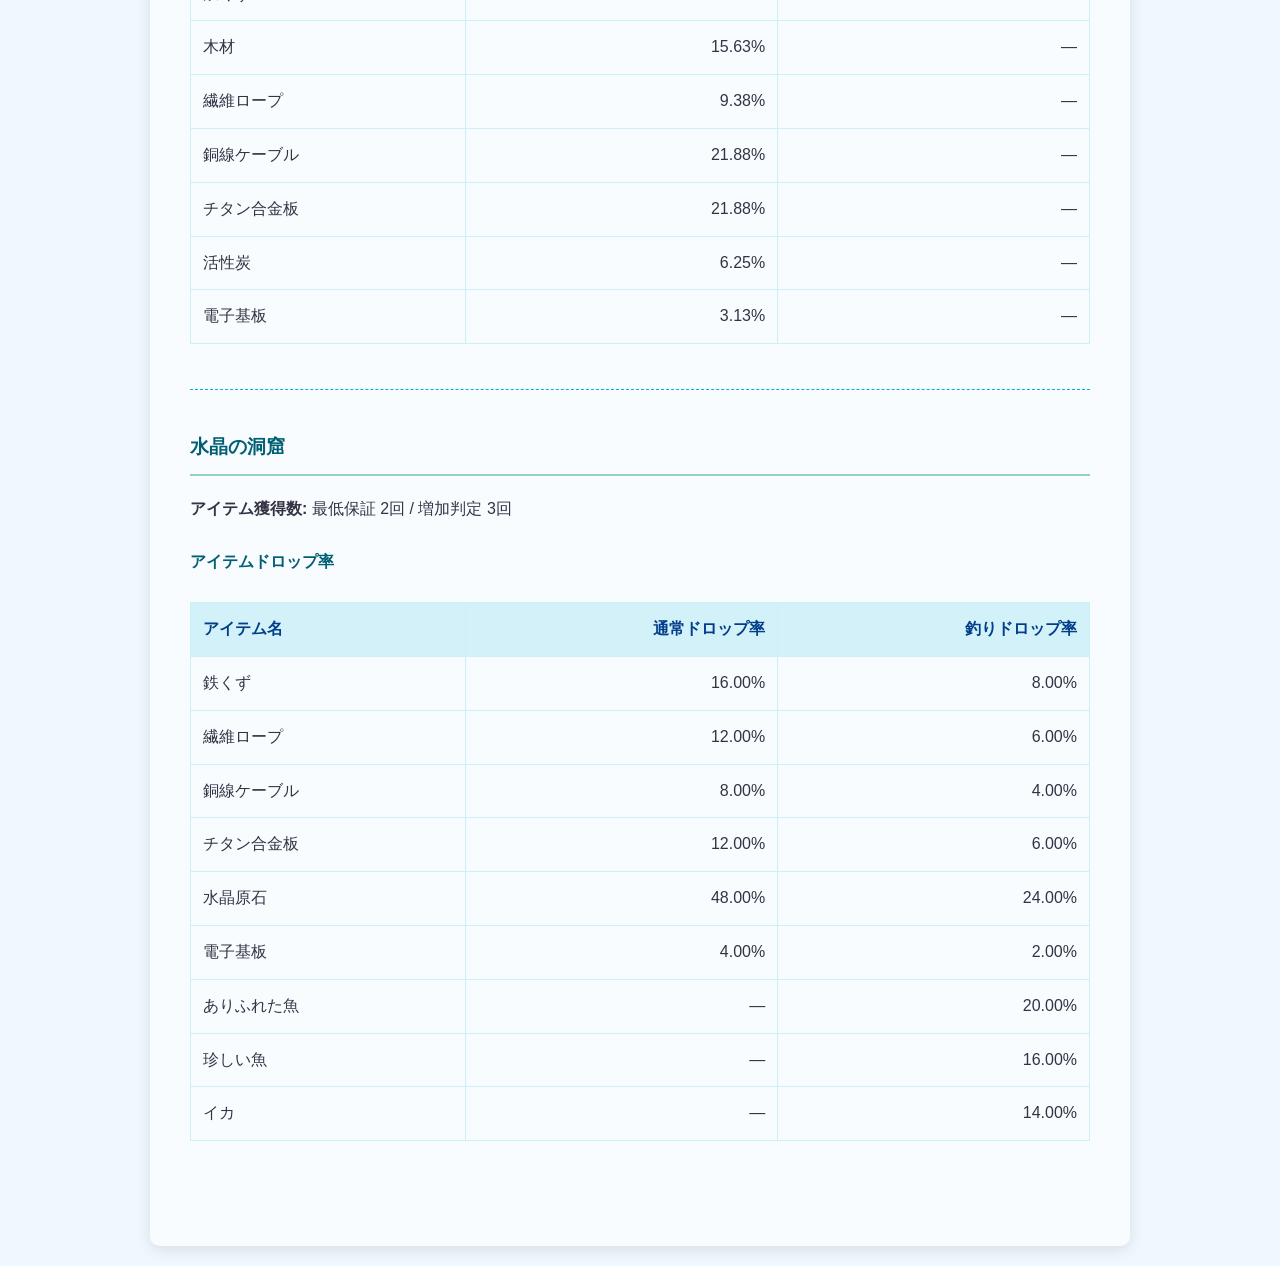
==== commit 1c3c03f4: "Update wiki" ====
--- a/wiki.html
+++ b/wiki.html
@@ -132,6 +132,27 @@
             height: 1px;
             background-image: linear-gradient(to right, rgba(0, 0, 0, 0), rgba(0, 119, 182, 0.75), rgba(0, 0, 0, 0));
             margin: 40px 0;
+        }
+
+        /* Added Styles for Table of Contents */
+        #location-toc-container {
+            background-color: rgba(255, 255, 255, 0.4);
+            border: 1px solid #ade8f4;
+            border-radius: 5px;
+            padding: 5px 25px 15px;
+            margin-bottom: 30px;
+        }
+
+        #location-toc {
+            list-style-type: none;
+            padding-left: 0;
+            columns: 2;
+            -webkit-columns: 2;
+            -moz-columns: 2;
+        }
+
+        #location-toc li {
+            margin-bottom: 8px;
         }
     </style>
 </head>
@@ -179,11 +200,18 @@
         <li>全部で10種類あり、手に入れると専用のストーリーが解放される。</li>
         <li>既に手に入れた記憶の欠片は再び手に入れることが出来ない。</li>
         <li>探索場所ごとにドロップする記憶の欠片の種類と獲得率が設定されている。</li>
+        <li>汐凪の町、それ以外のセレスティア号のエンジン + 燃料の合計レベルがLv2までで探索できる場所、Lv3までで探索できる場所、Lv4までで探索できる場所で獲得可能な記憶の欠片が異なる。</li>
     </ul>
 
     <hr>
 
     <h2>探索場所とドロップ率</h2>
+
+    <div id="location-toc-container">
+        <h4>場所一覧</h4>
+        <ul id="location-toc"></ul>
+    </div>
+
     <div id="explore-data-container"></div>
 
 </div>
@@ -427,8 +455,6 @@
       base: 1, // 最低保証
       rate: 3, // 20%の確率で増加するのをこの回数分繰り返す
     },
-    memoryPiece: [5], // 記憶の欠片のID
-    memoryPieceRate: 0.5, // 記憶の欠片の出現確率
   },
   path11: {
     name: '青の諸島',
@@ -529,6 +555,7 @@
 
 document.addEventListener('DOMContentLoaded', () => {
     const container = document.getElementById('explore-data-container');
+    const tocContainer = document.getElementById('location-toc'); // Get TOC list
     const itemNameMap = itemData.reduce((map, item) => {
         map[item.id] = item.name;
         return map;
@@ -538,8 +565,19 @@
         if (key === 'path2') continue; // Skip the invisible path
         
         const place = explorePlacesData[key];
+        
+        // --- Create and append TOC entry ---
+        const tocLi = document.createElement('li');
+        const tocLink = document.createElement('a');
+        tocLink.href = '#' + key; // Link to the section's future ID
+        tocLink.textContent = place.name;
+        tocLi.appendChild(tocLink);
+        tocContainer.appendChild(tocLi);
+
+        // --- Create the location section ---
         const section = document.createElement('div');
         section.className = 'location-section';
+        section.id = key; // Add an ID for the anchor link to target
         
         // --- Basic Info ---
         let contentHTML = `<h3>${place.name}</h3>`;
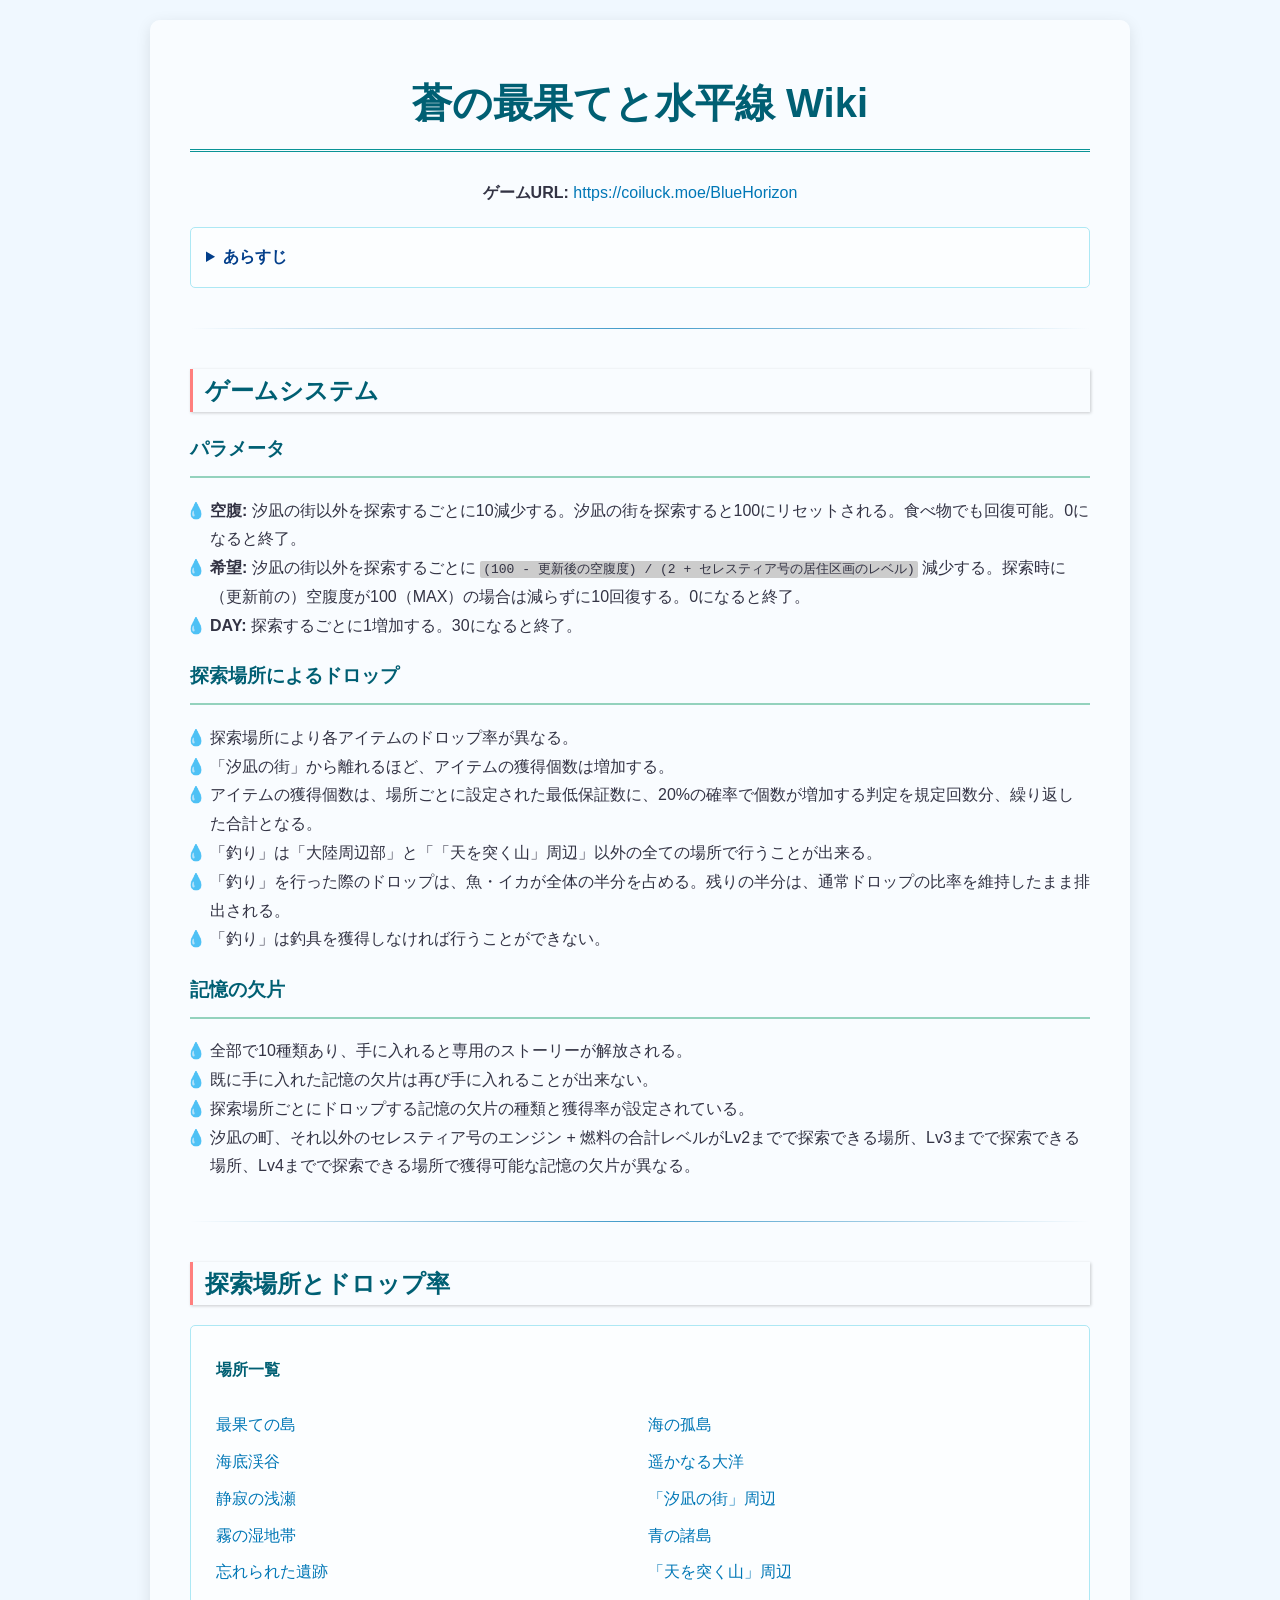
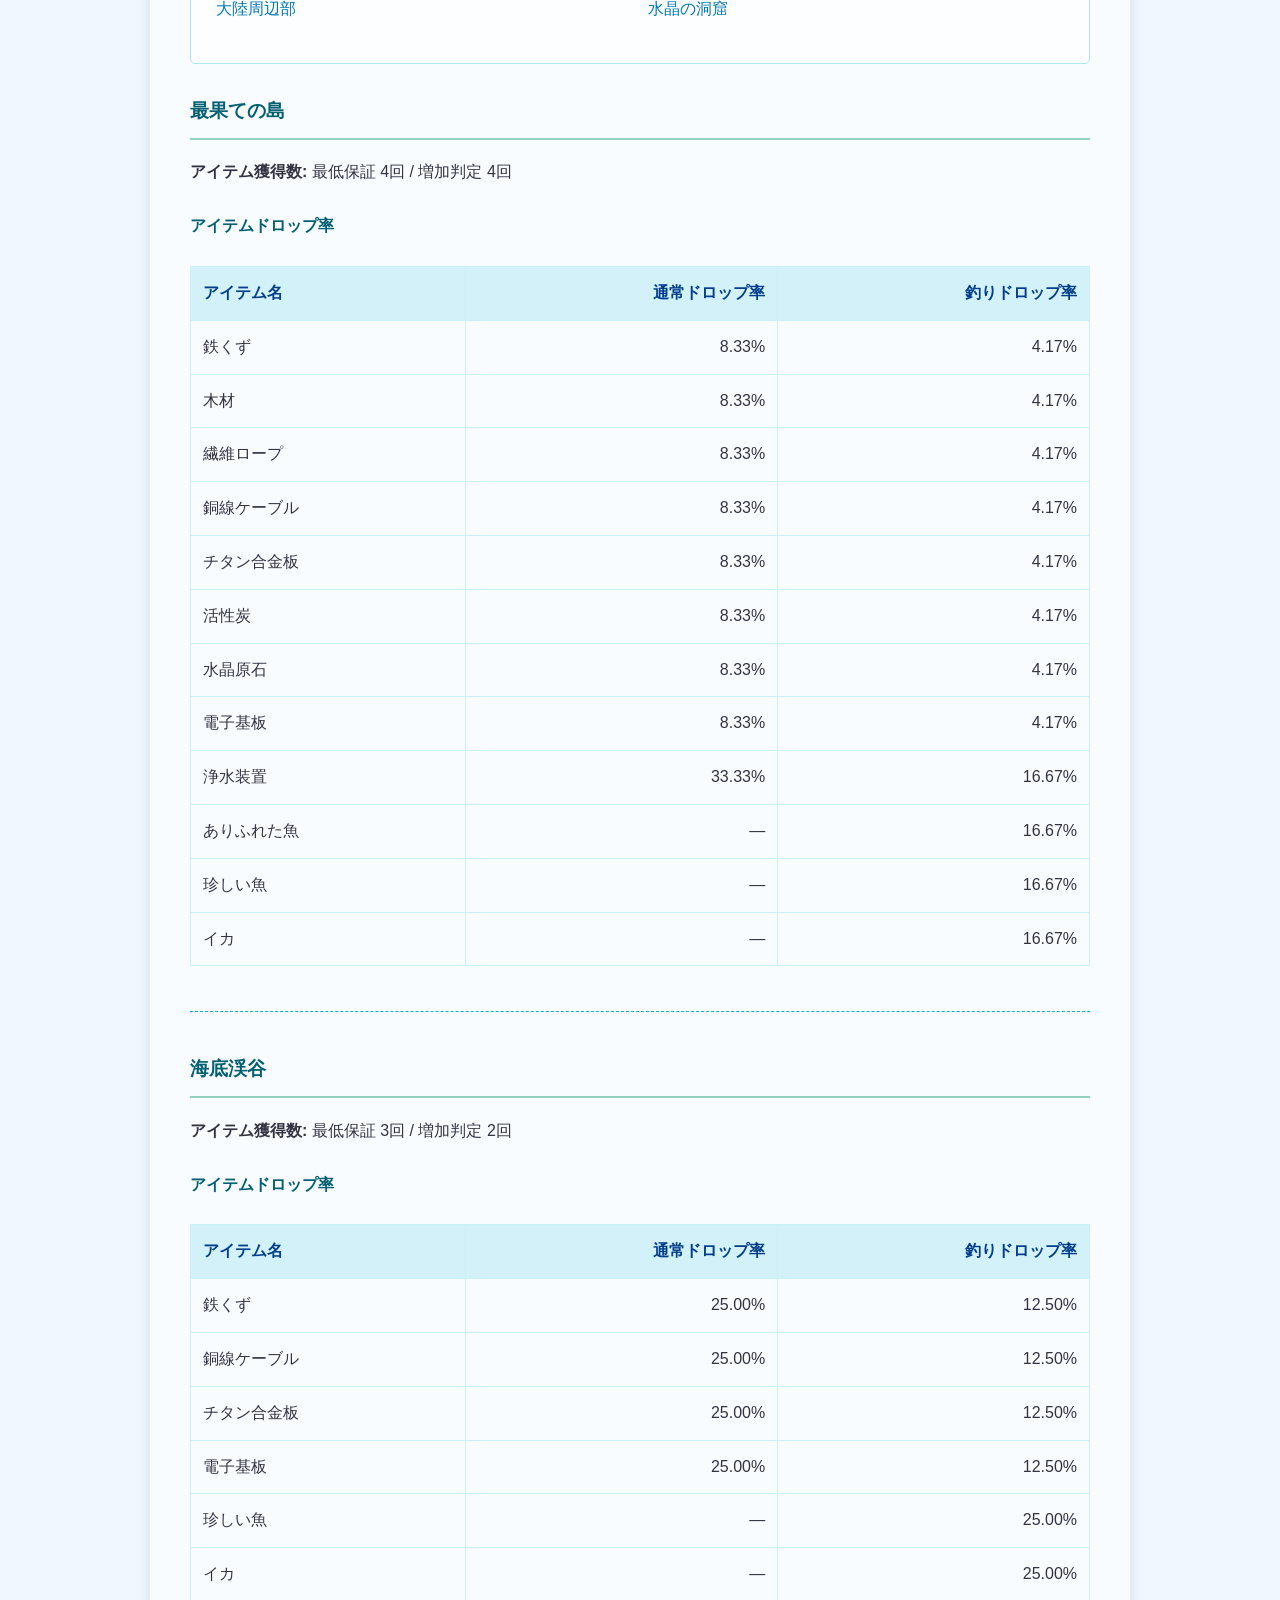
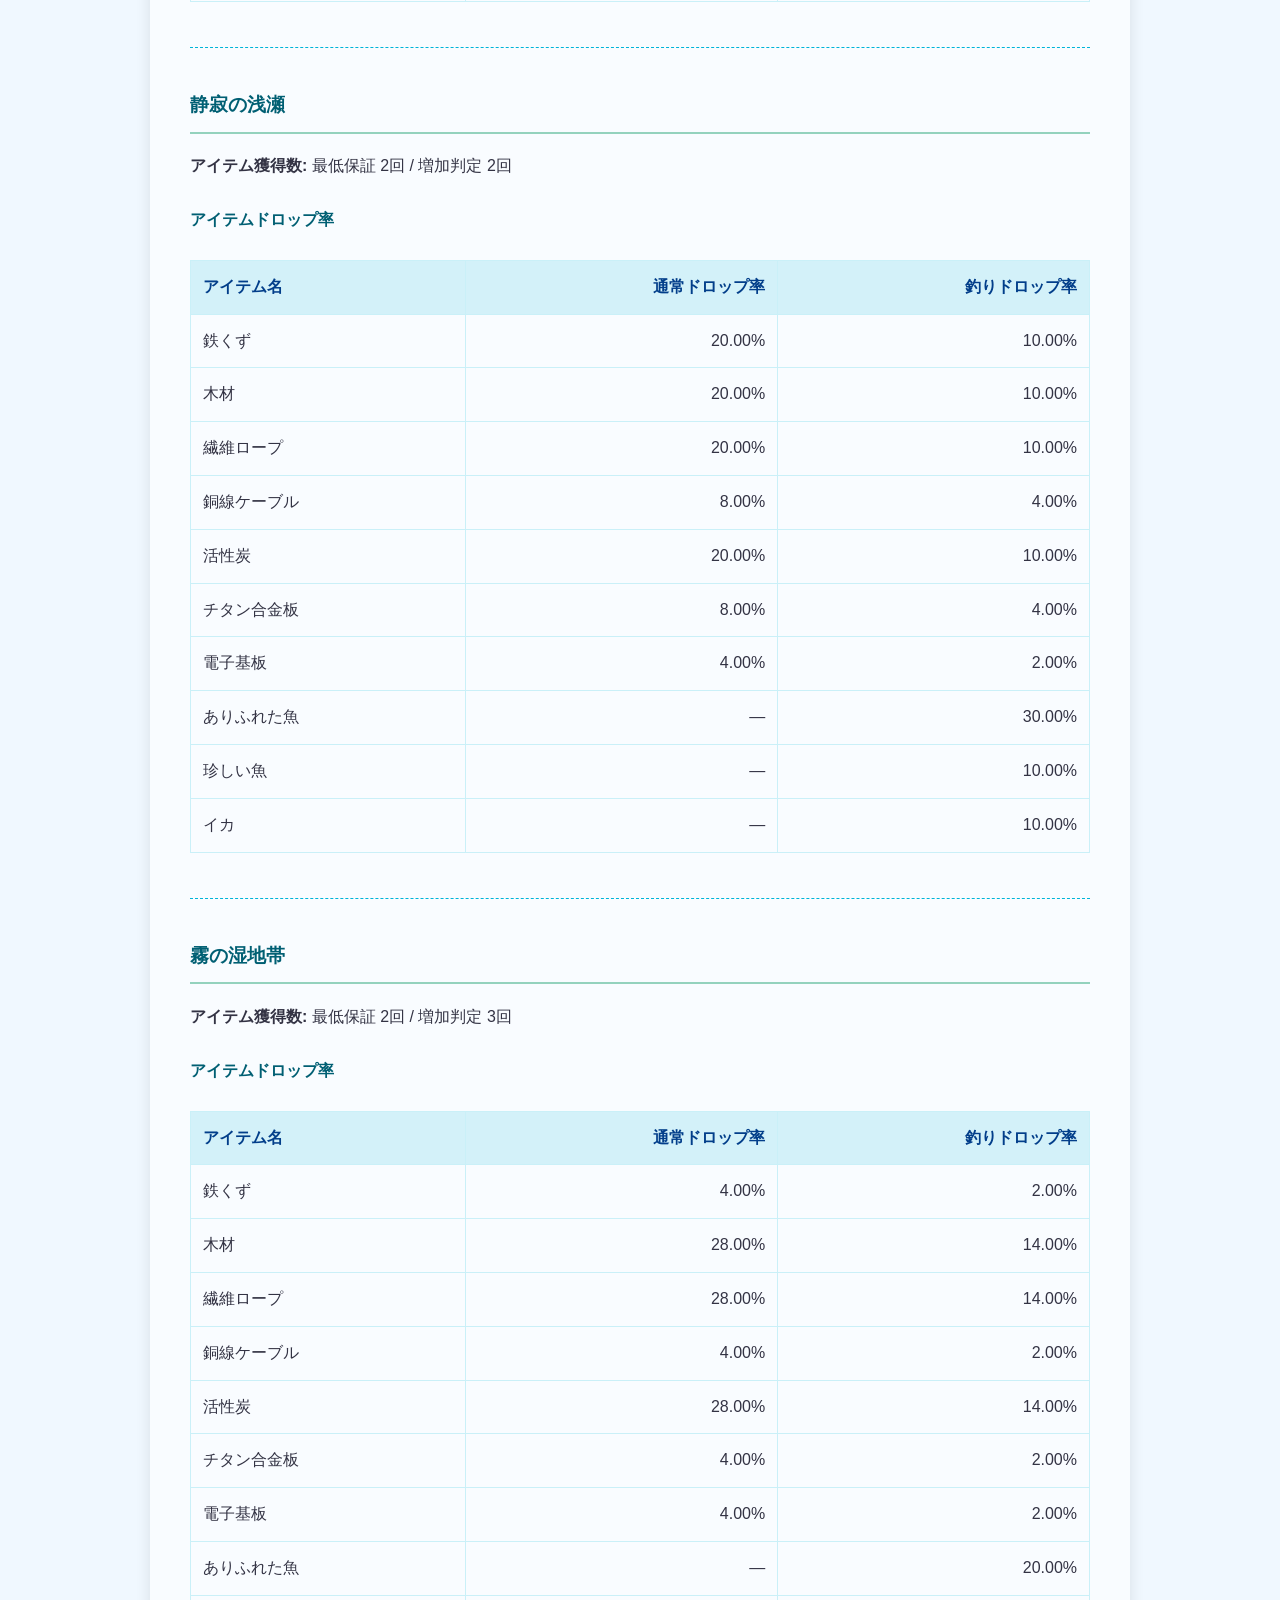
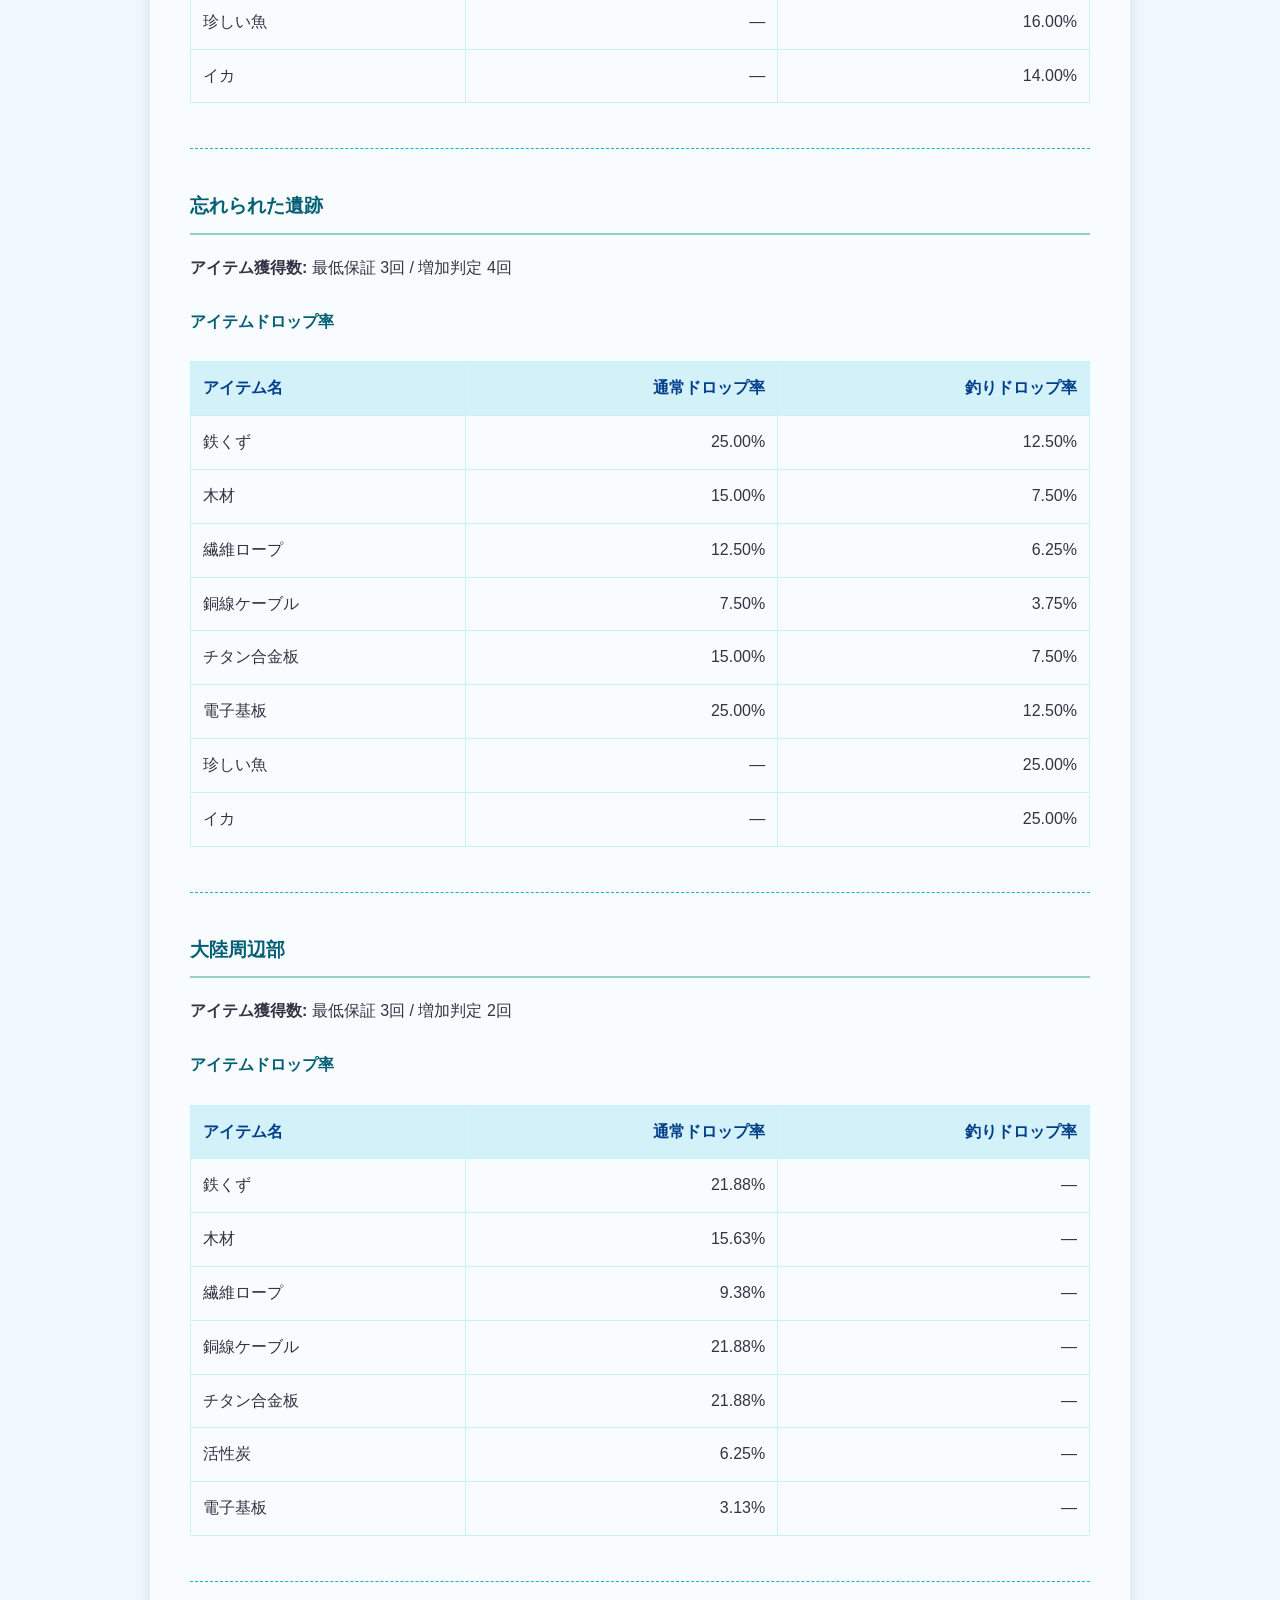
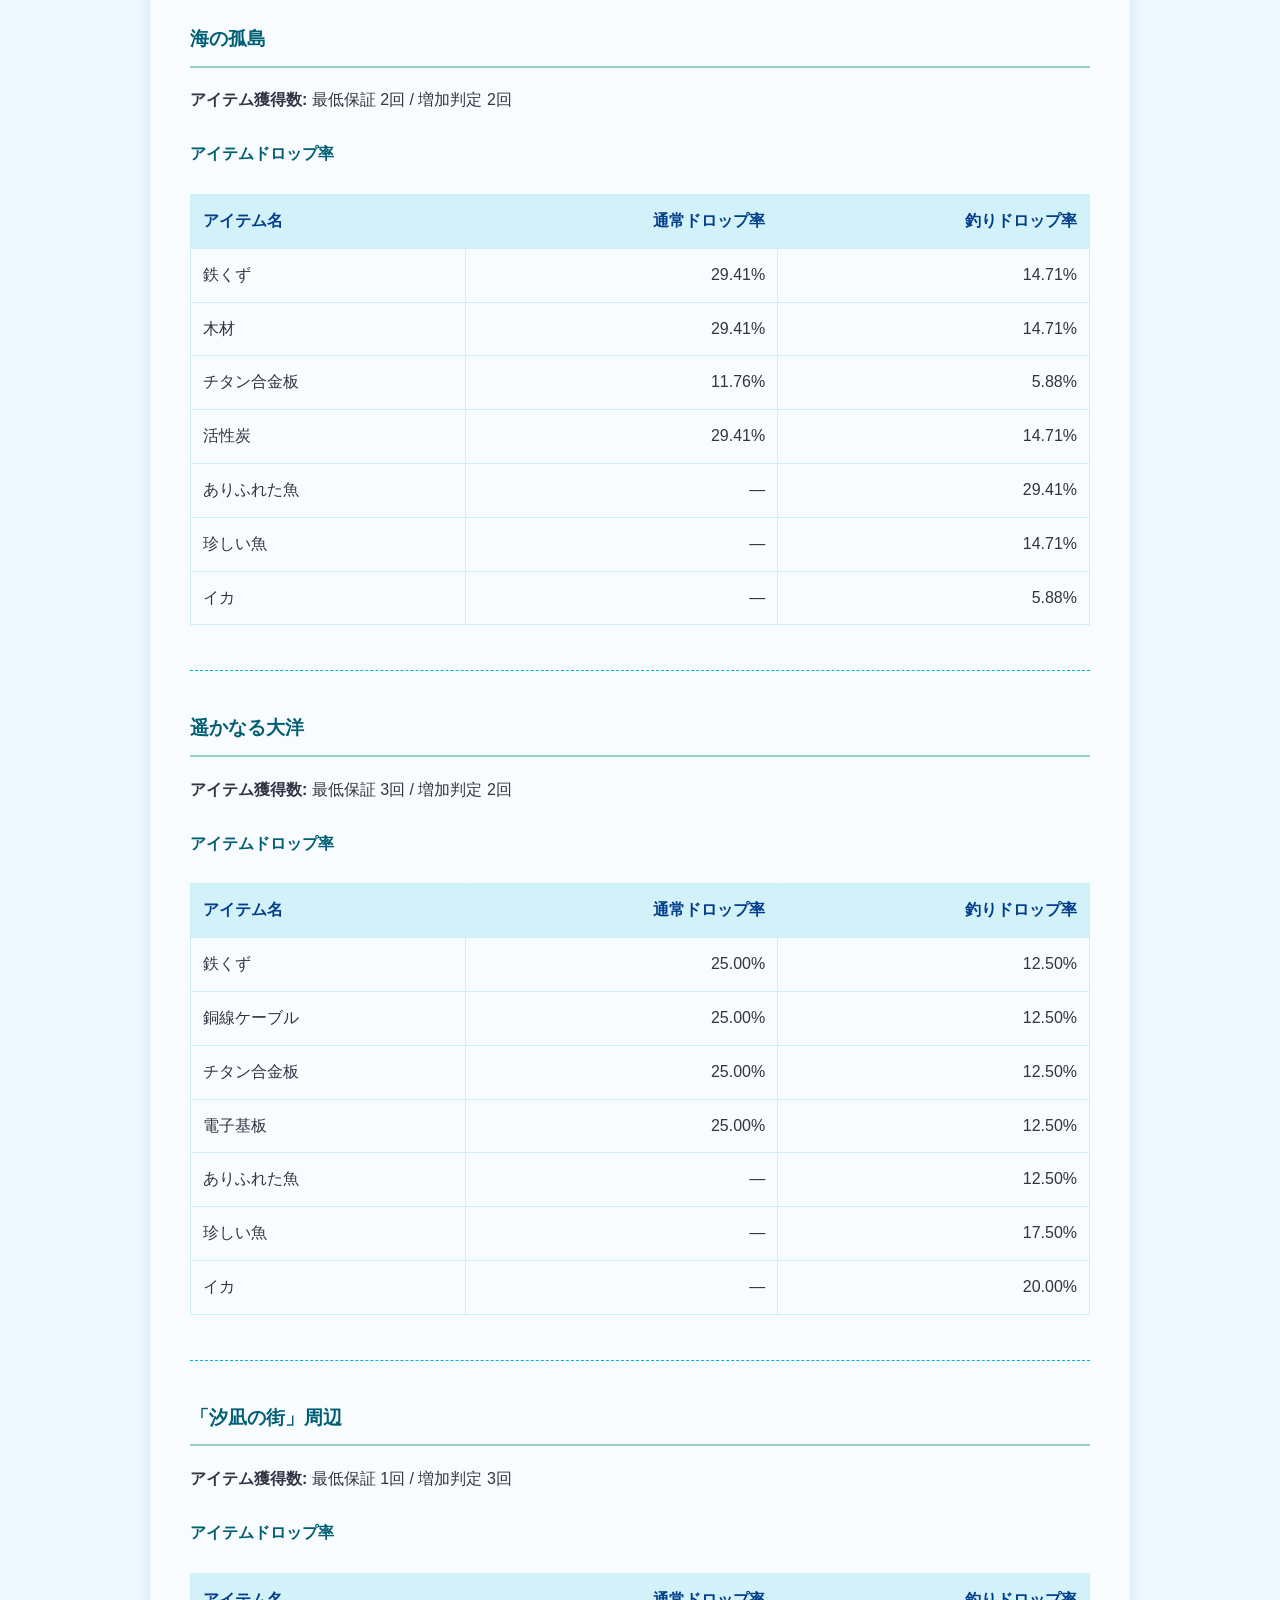
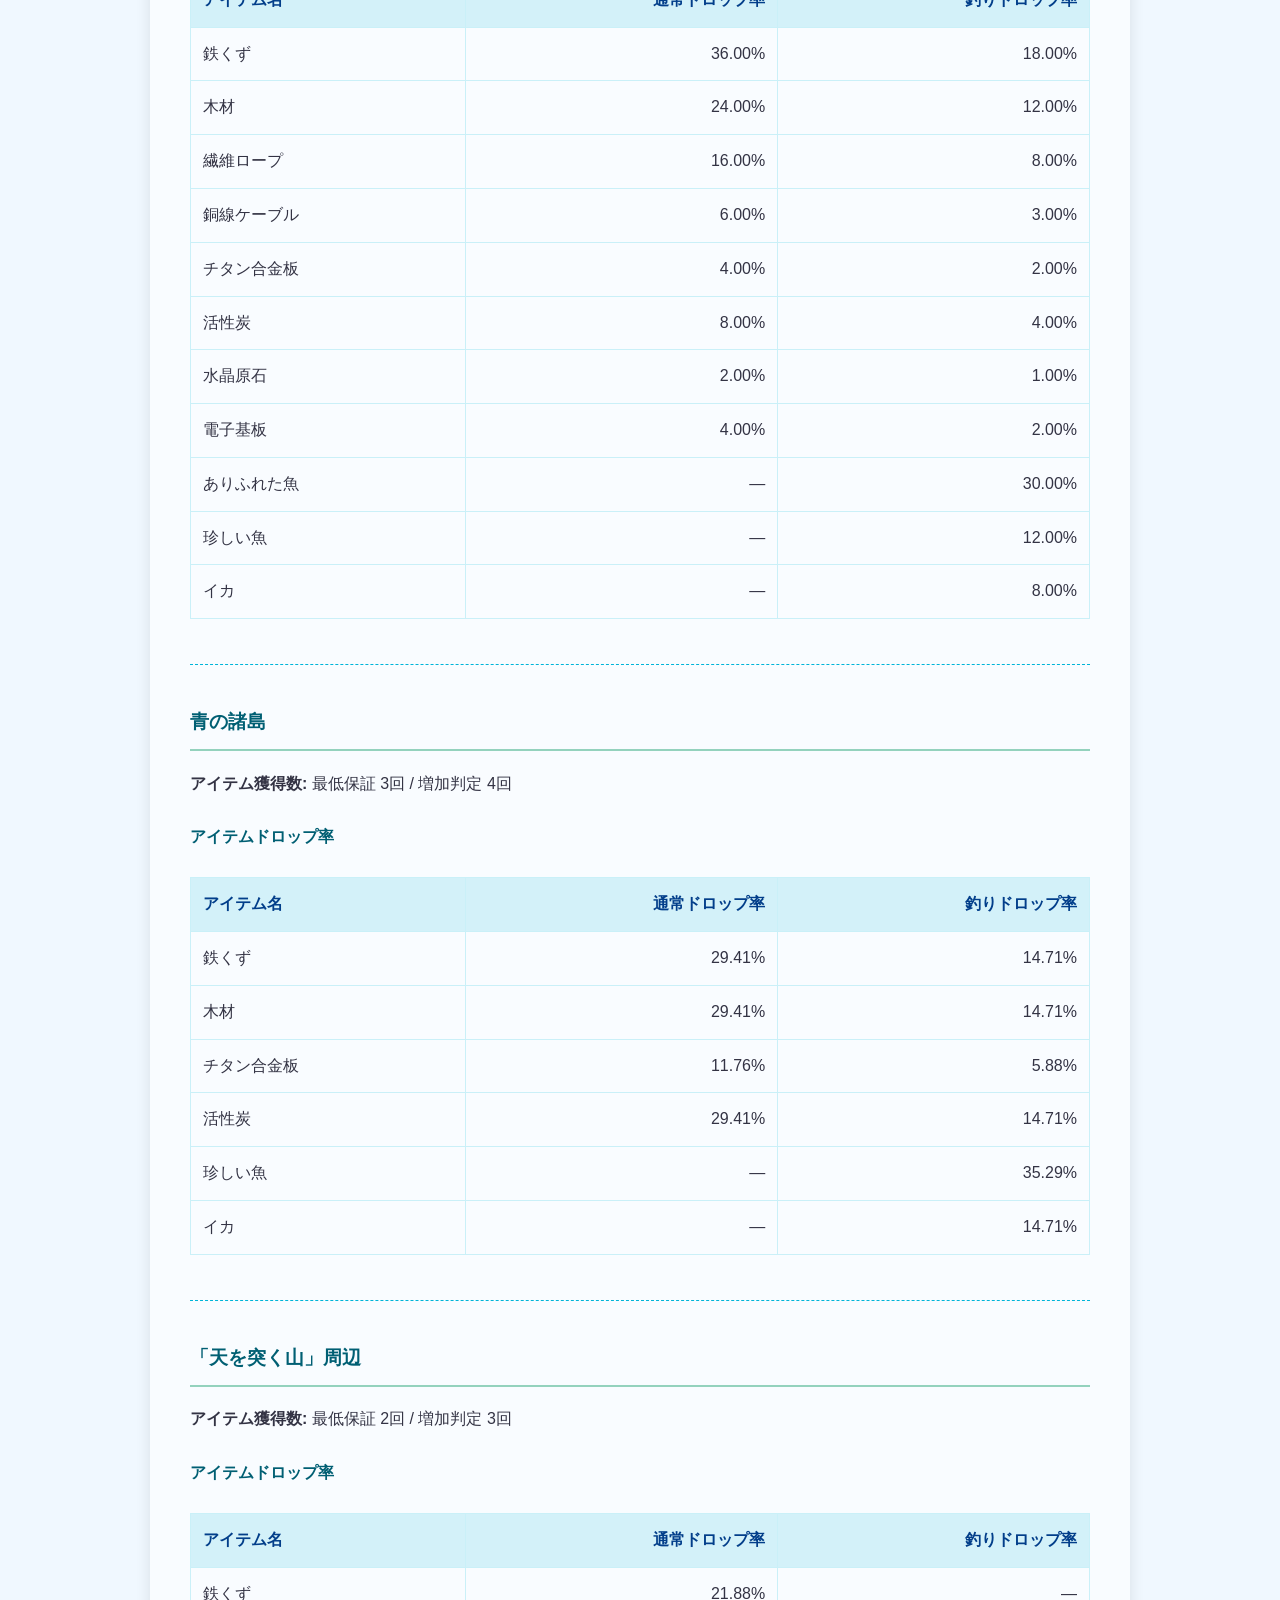
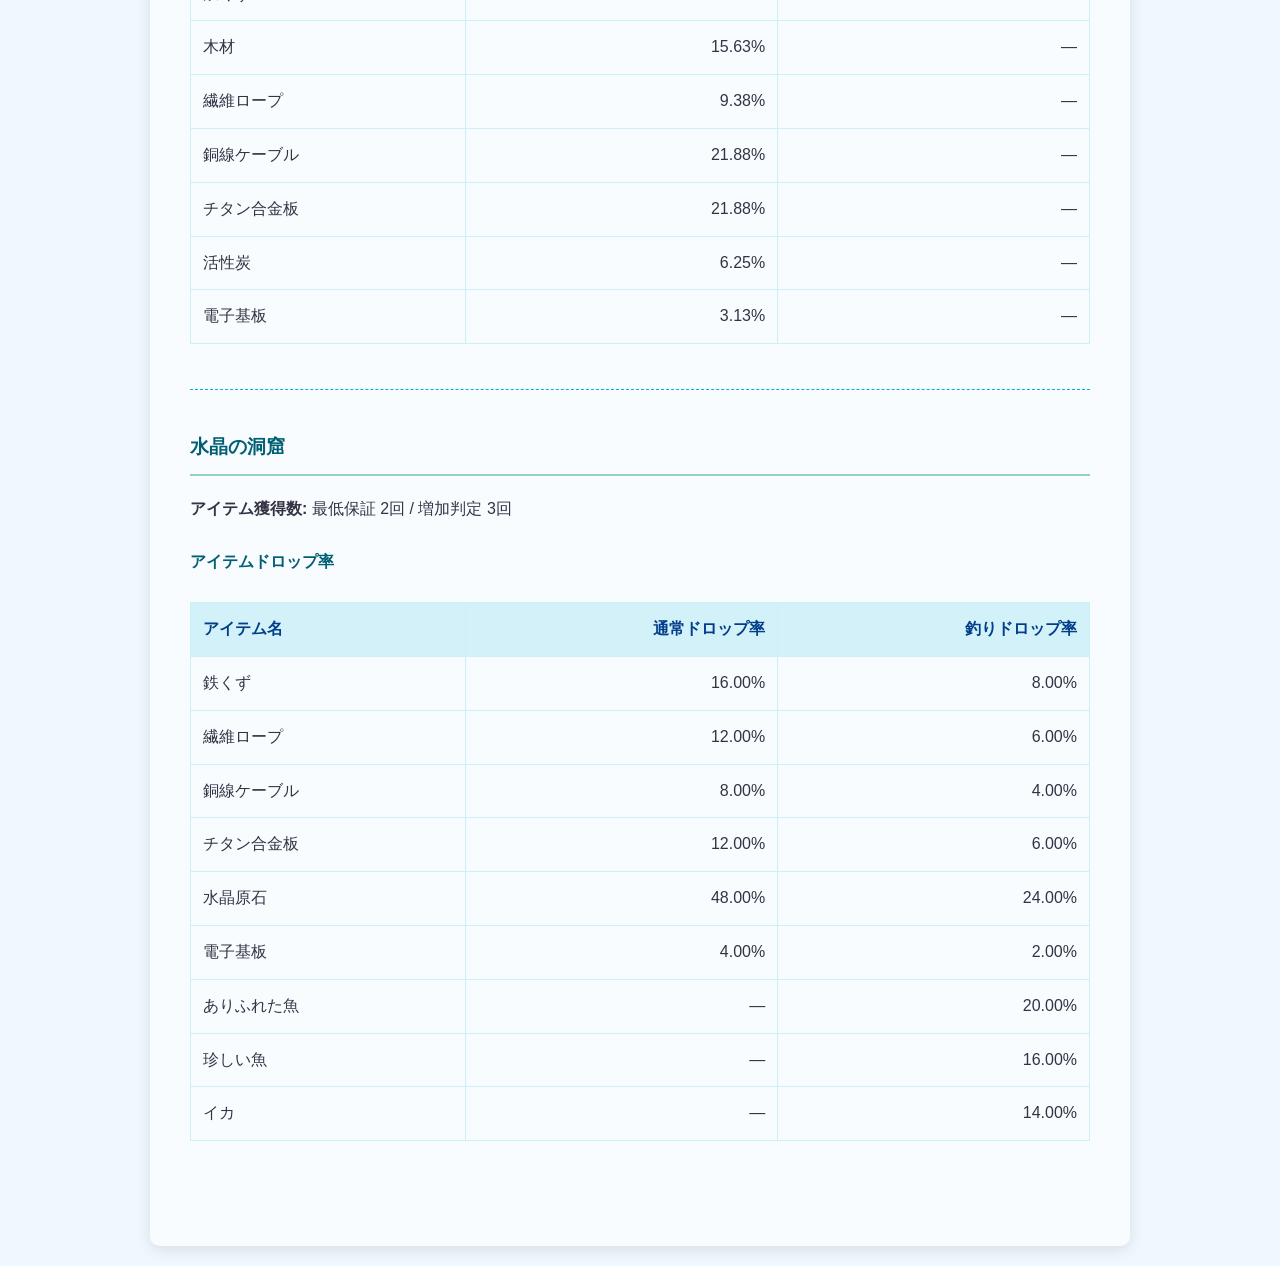
==== commit 5ca720f4: "change hope calc" ====
--- a/wiki.html
+++ b/wiki.html
@@ -181,7 +181,7 @@
     <h3>パラメータ</h3>
     <ul>
         <li><strong>空腹:</strong> 汐凪の街以外を探索するごとに10減少する。汐凪の街を探索すると100にリセットされる。食べ物でも回復可能。0になると終了。</li>
-        <li><strong>希望:</strong> 汐凪の街以外を探索するごとに <code>(100 - 更新後の空腹度) / (2 + セレスティア号の居住区画のレベル)</code> 減少する。探索時に空腹度が100（MAX）の場合は10回復する。0になると終了。</li>
+        <li><strong>希望:</strong> 汐凪の街以外を探索するごとに <code>(100 - 更新後の空腹度) / (2 + セレスティア号の居住区画のレベル)</code> 減少する。探索時に（更新前の）空腹度が100（MAX）の場合は減らずに10回復する。0になると終了。</li>
         <li><strong>DAY:</strong> 探索するごとに1増加する。30になると終了。</li>
     </ul>
 
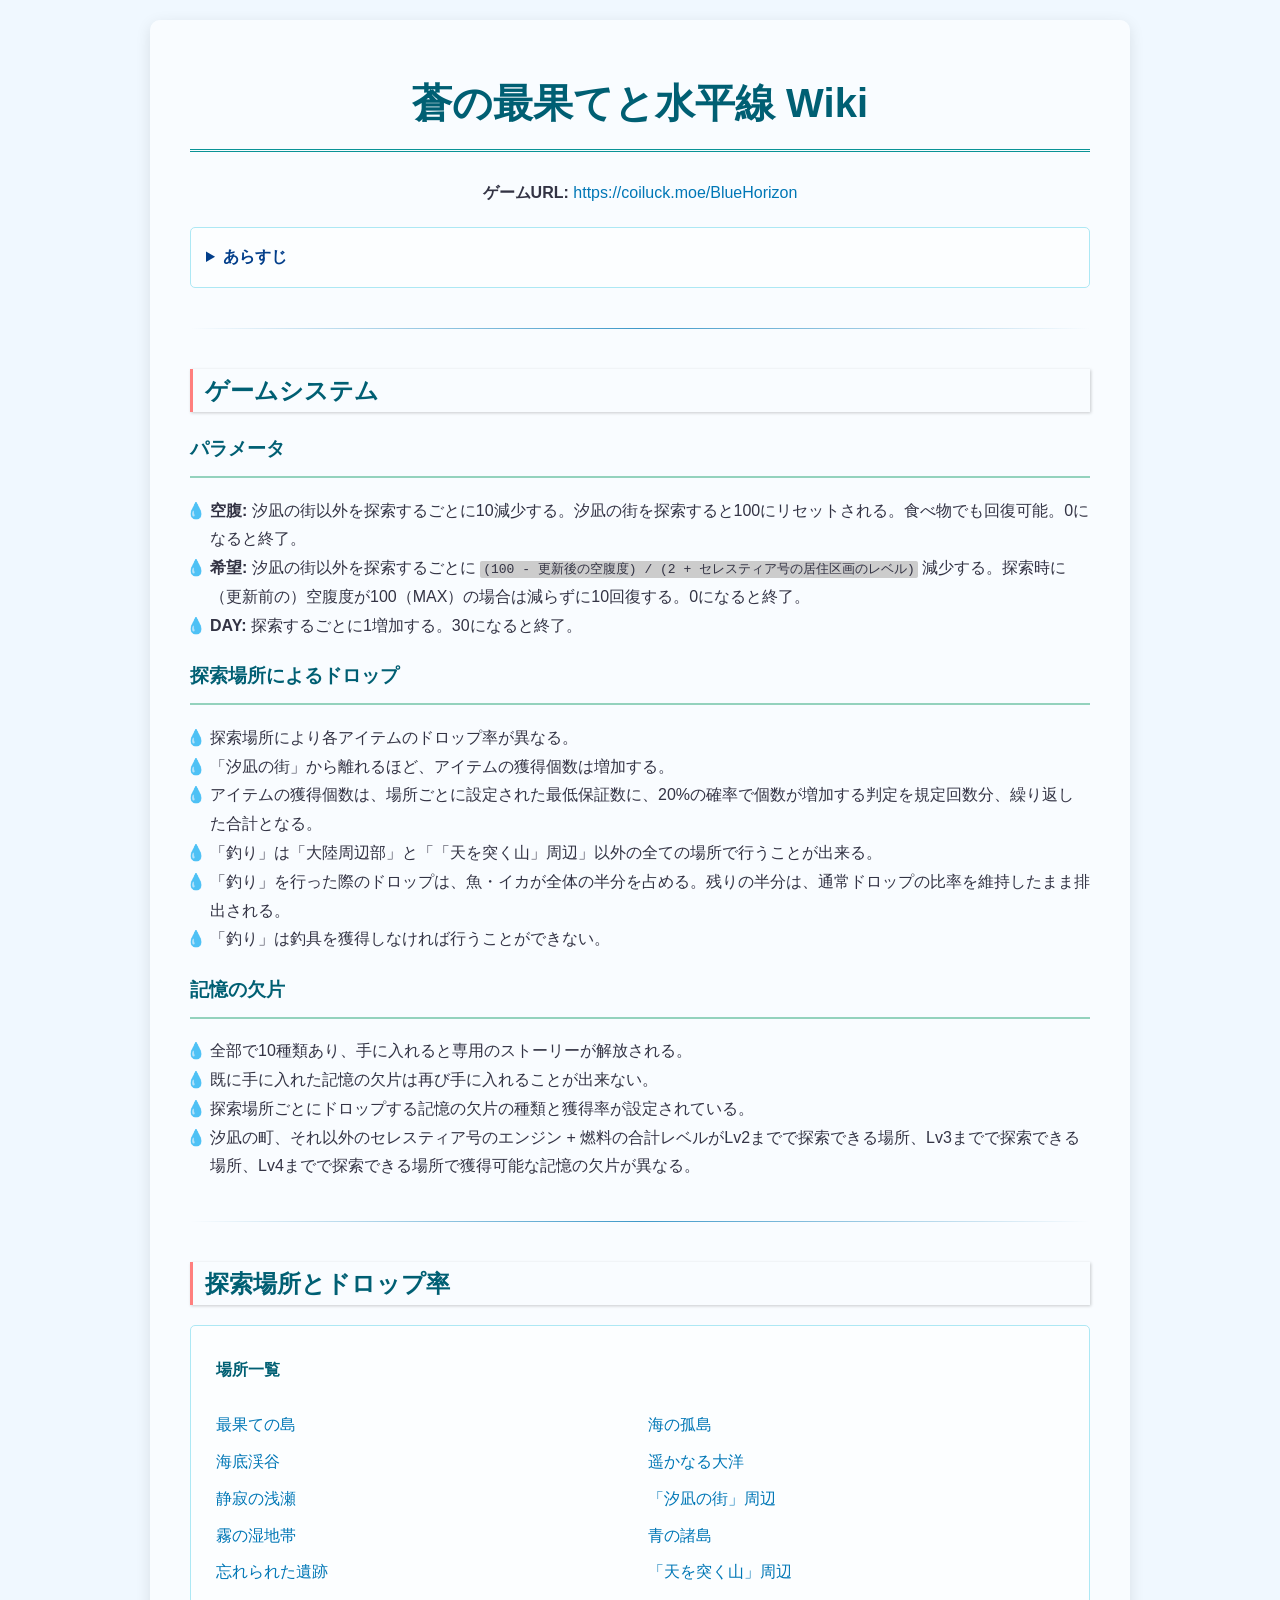
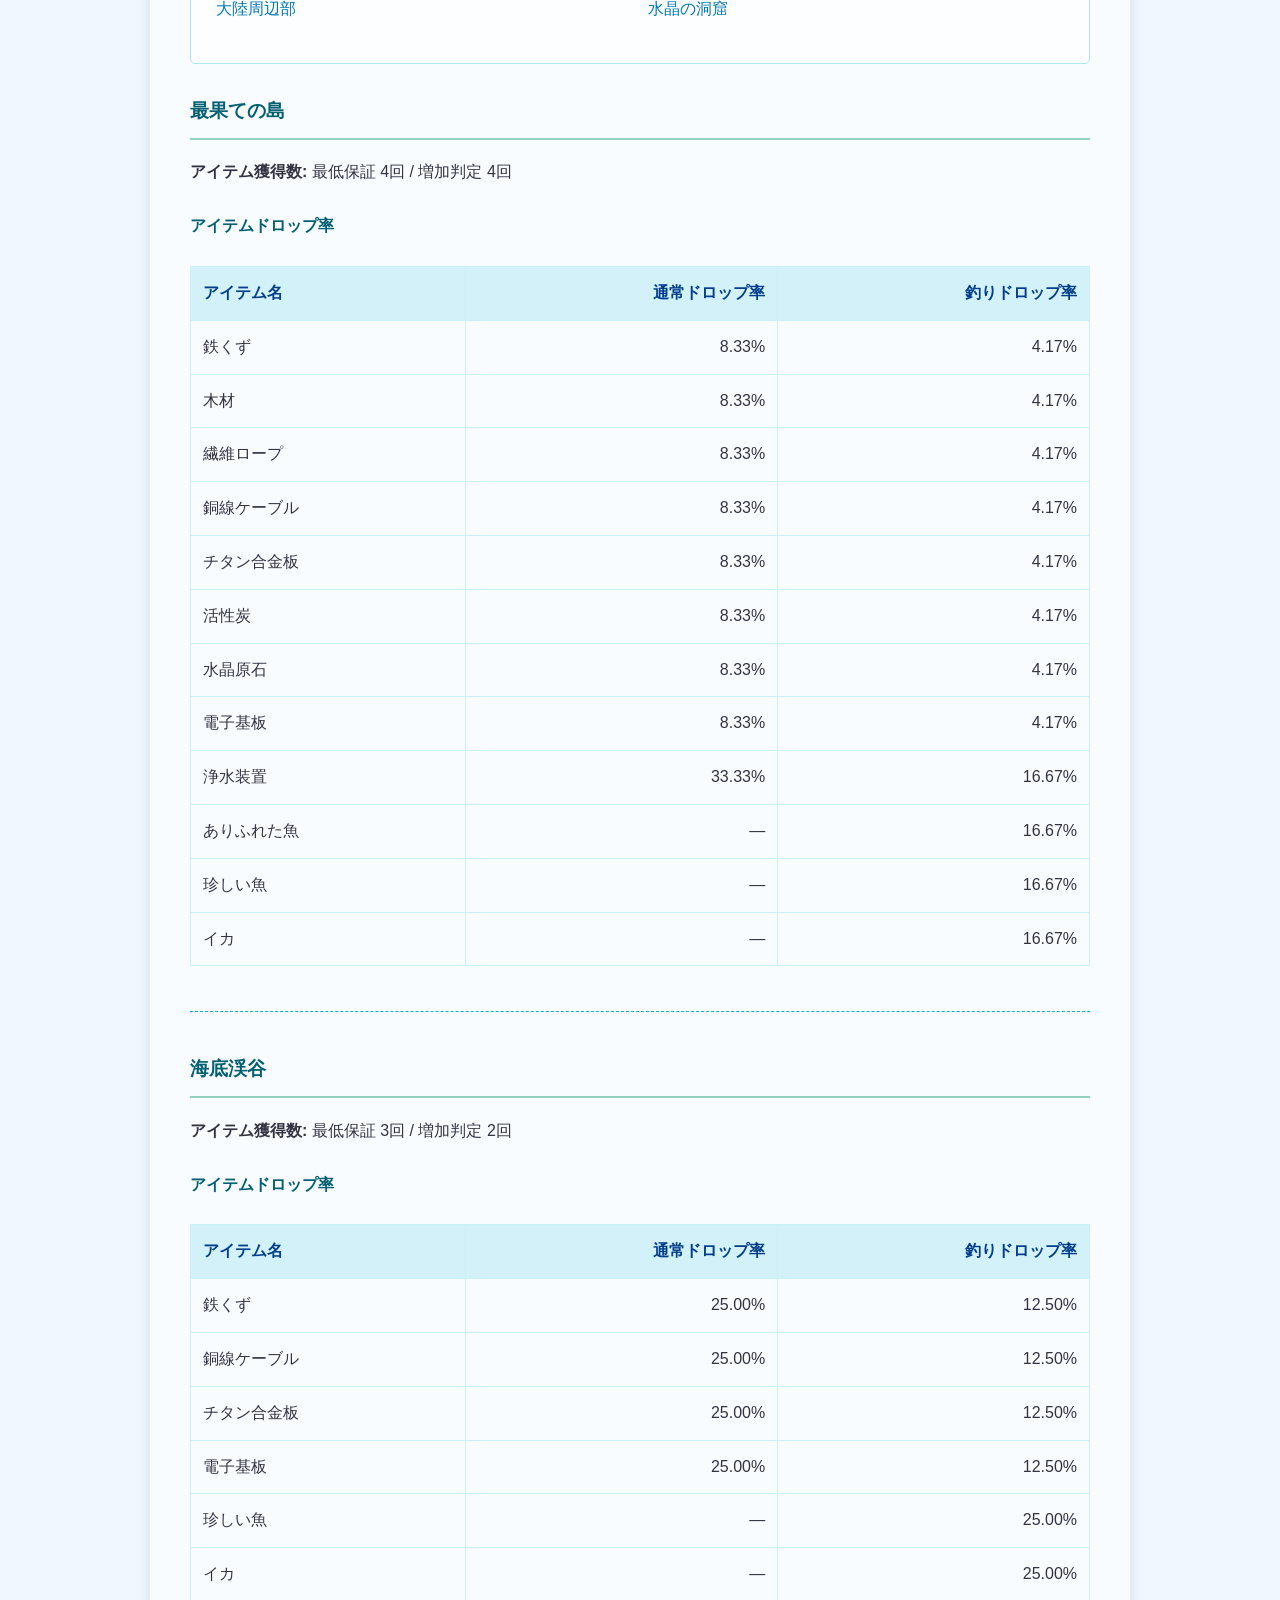
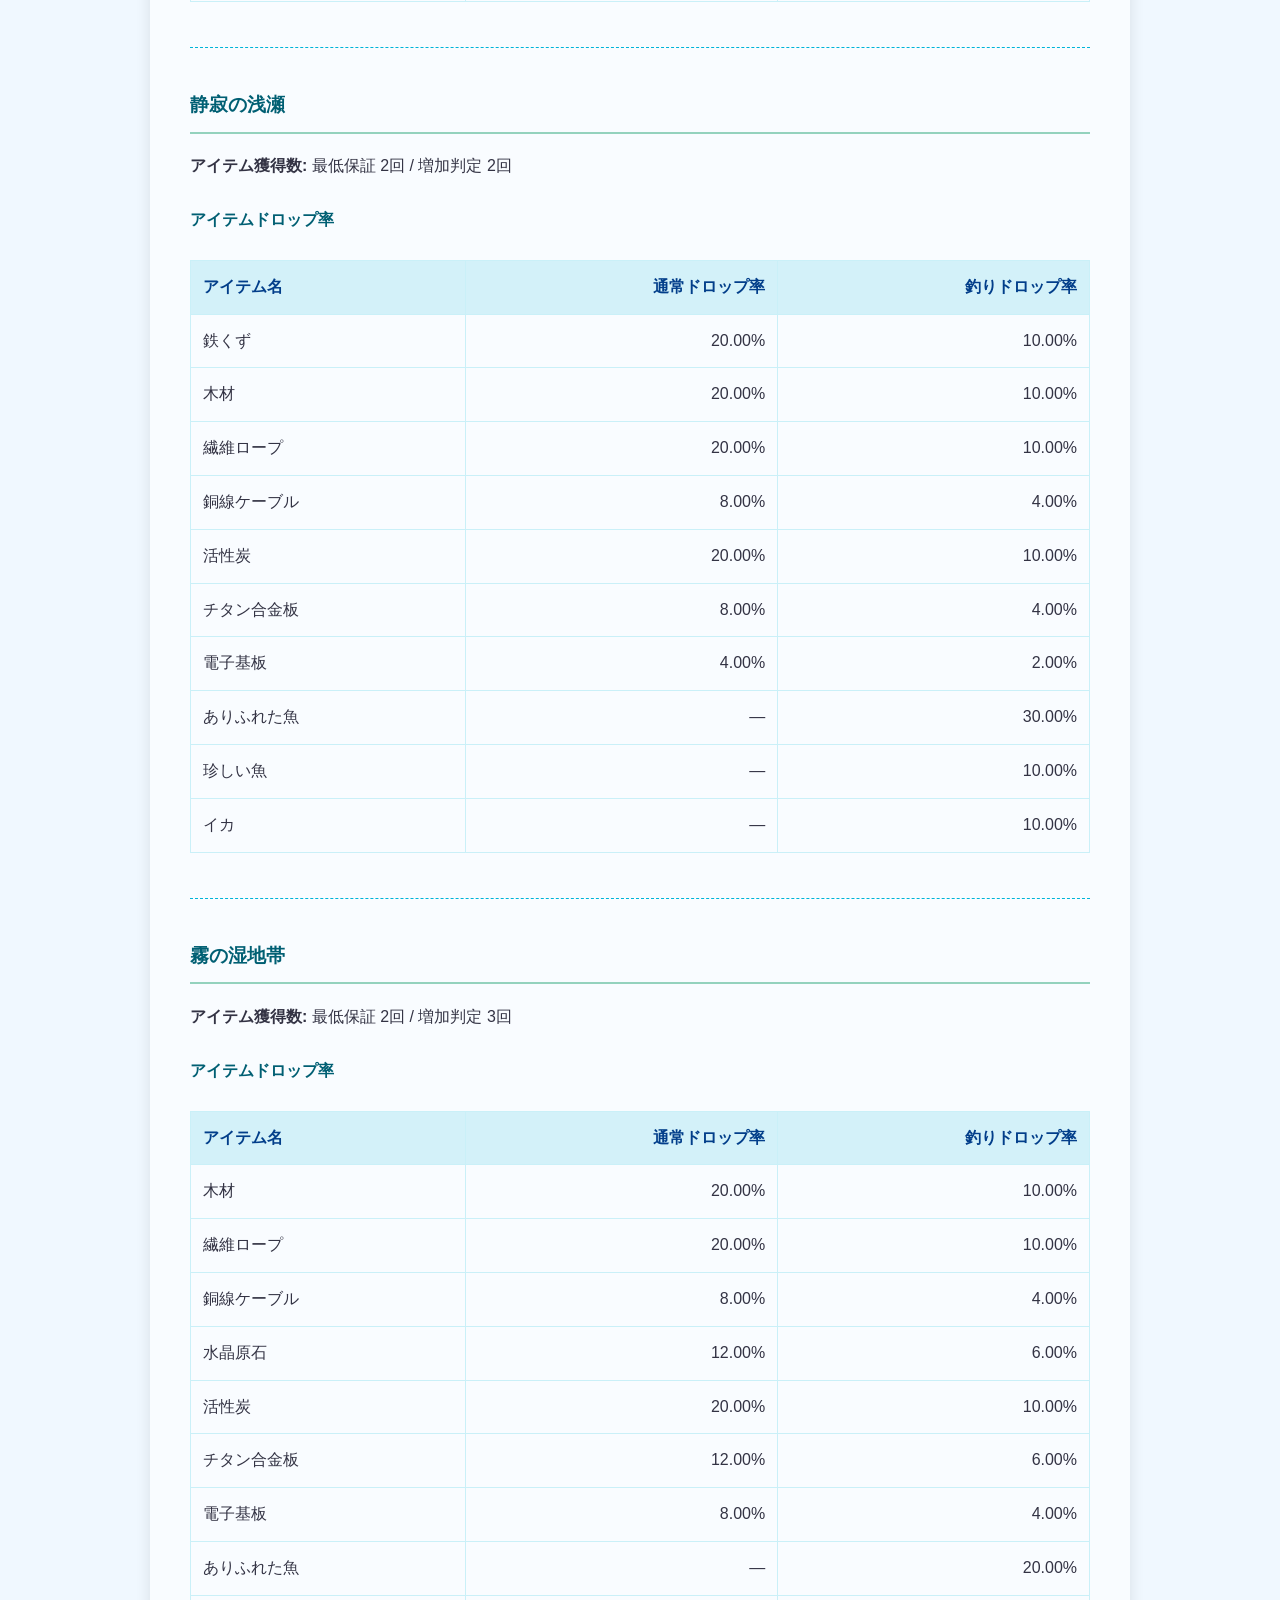
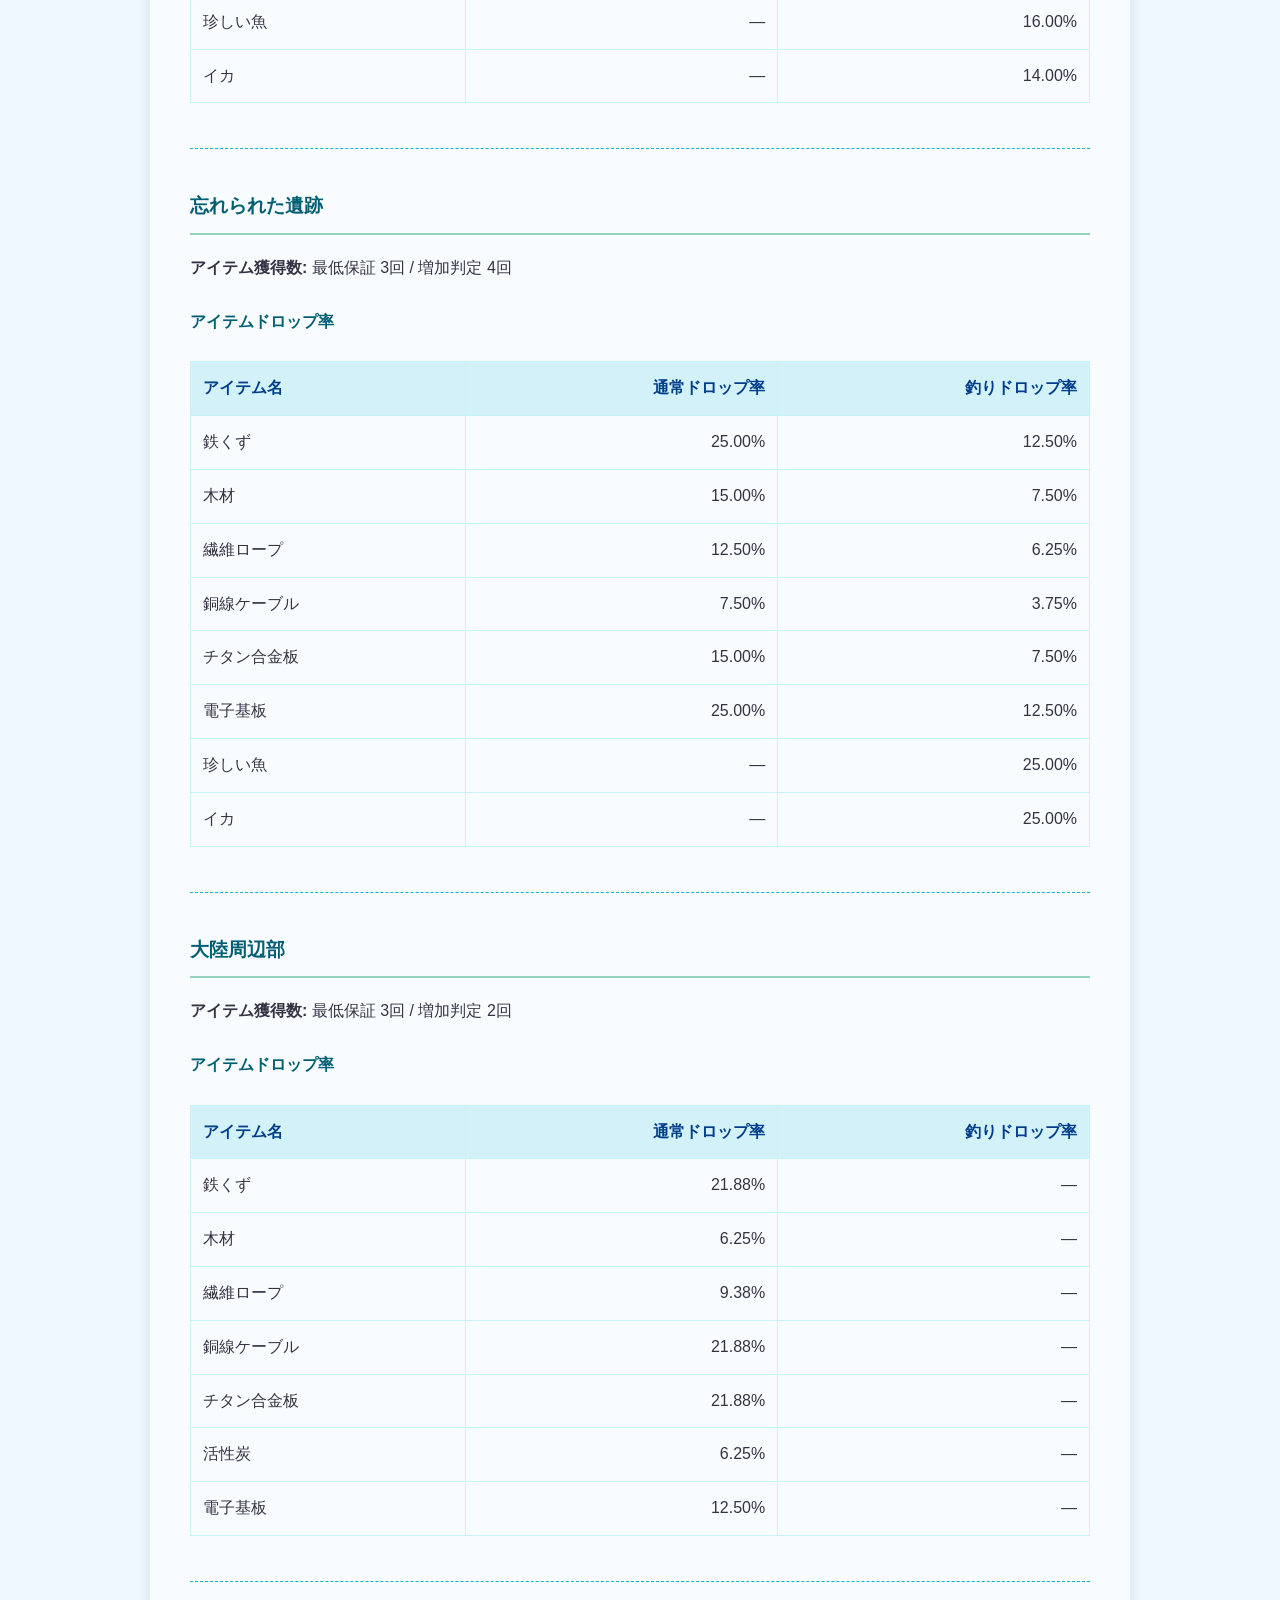
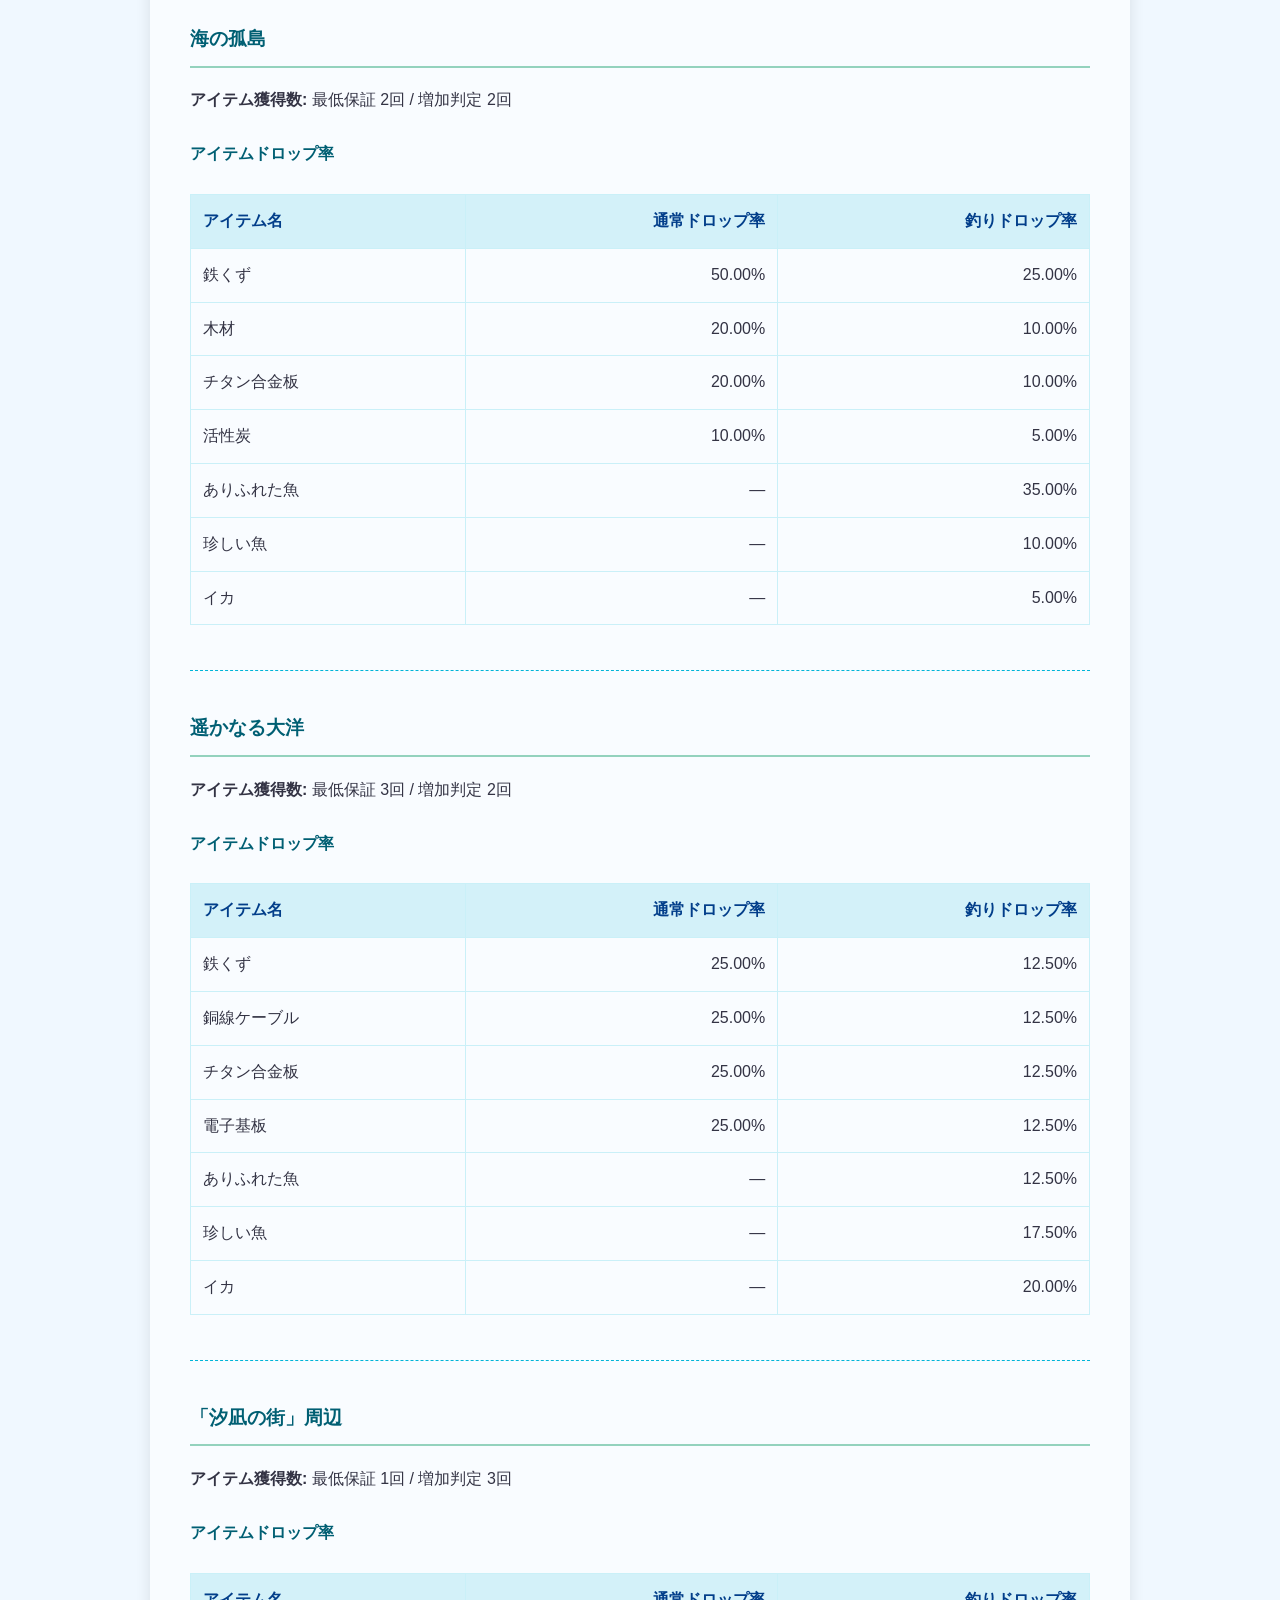
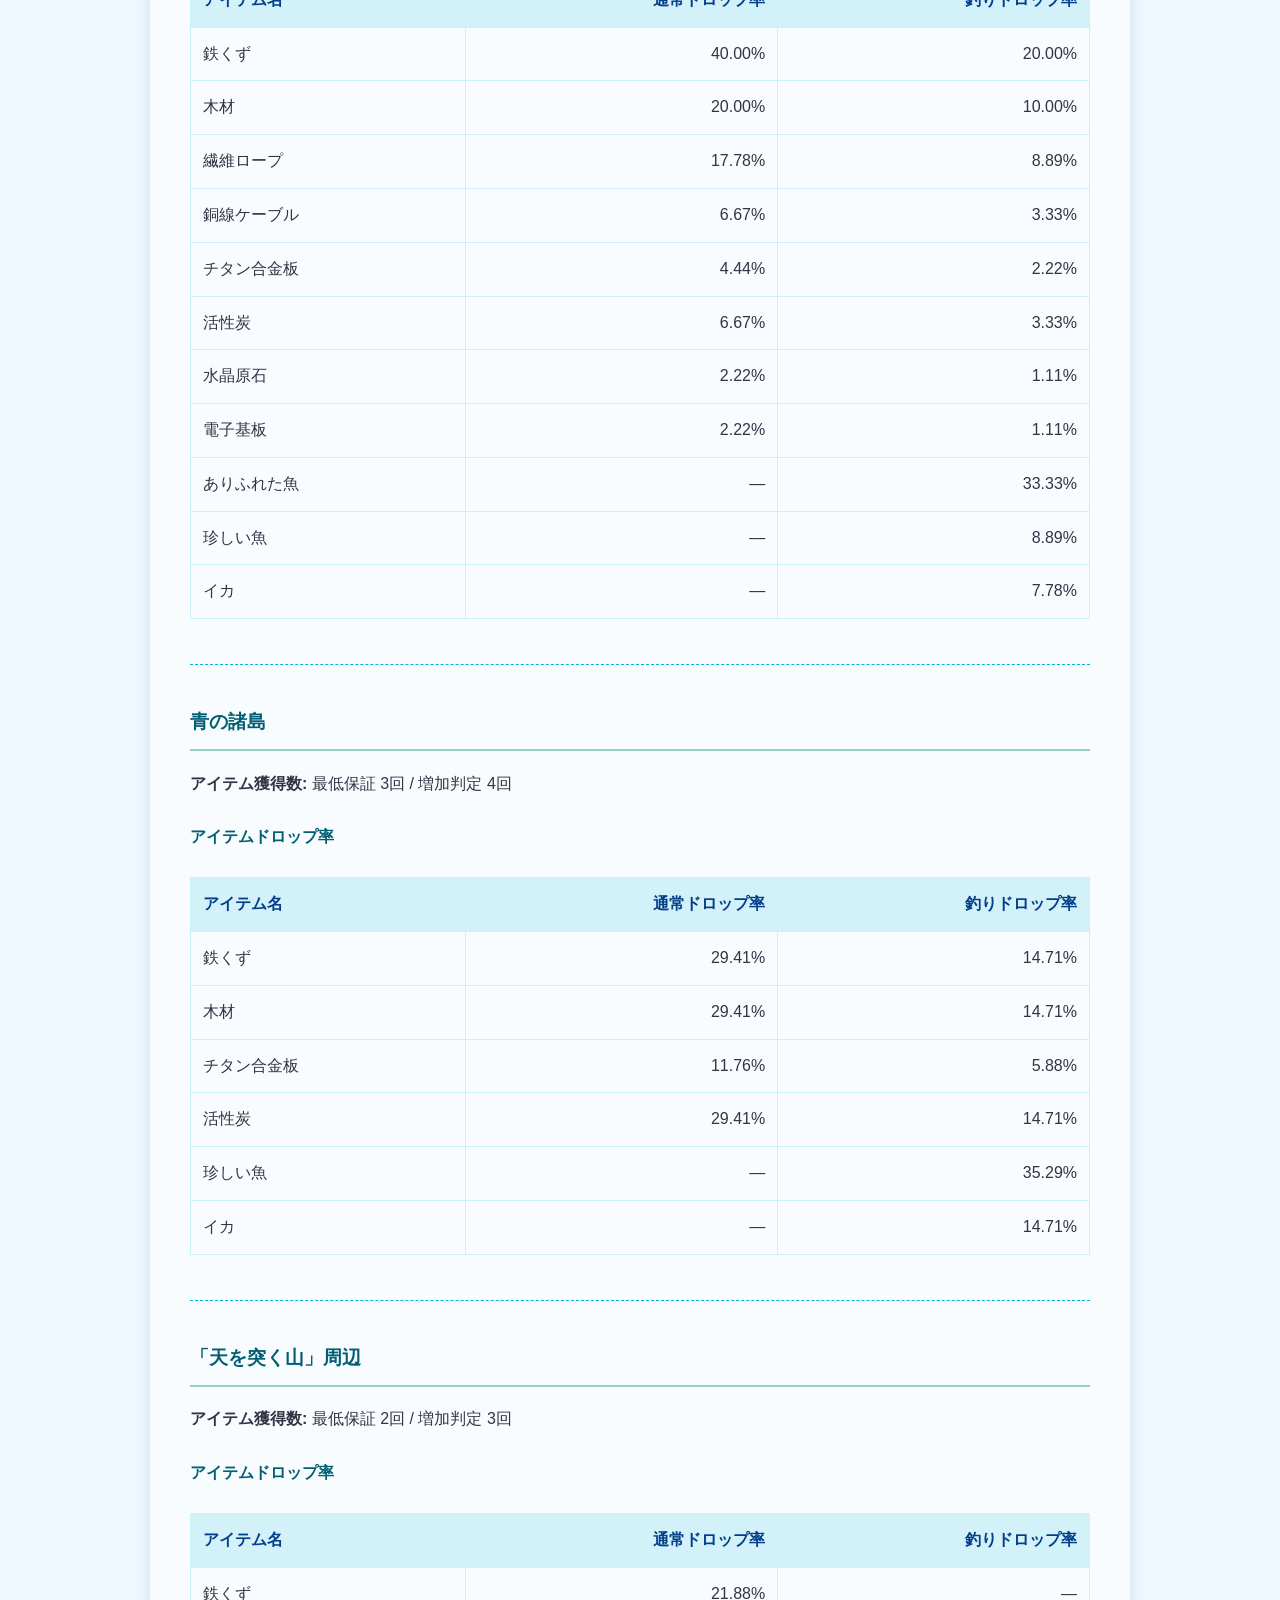
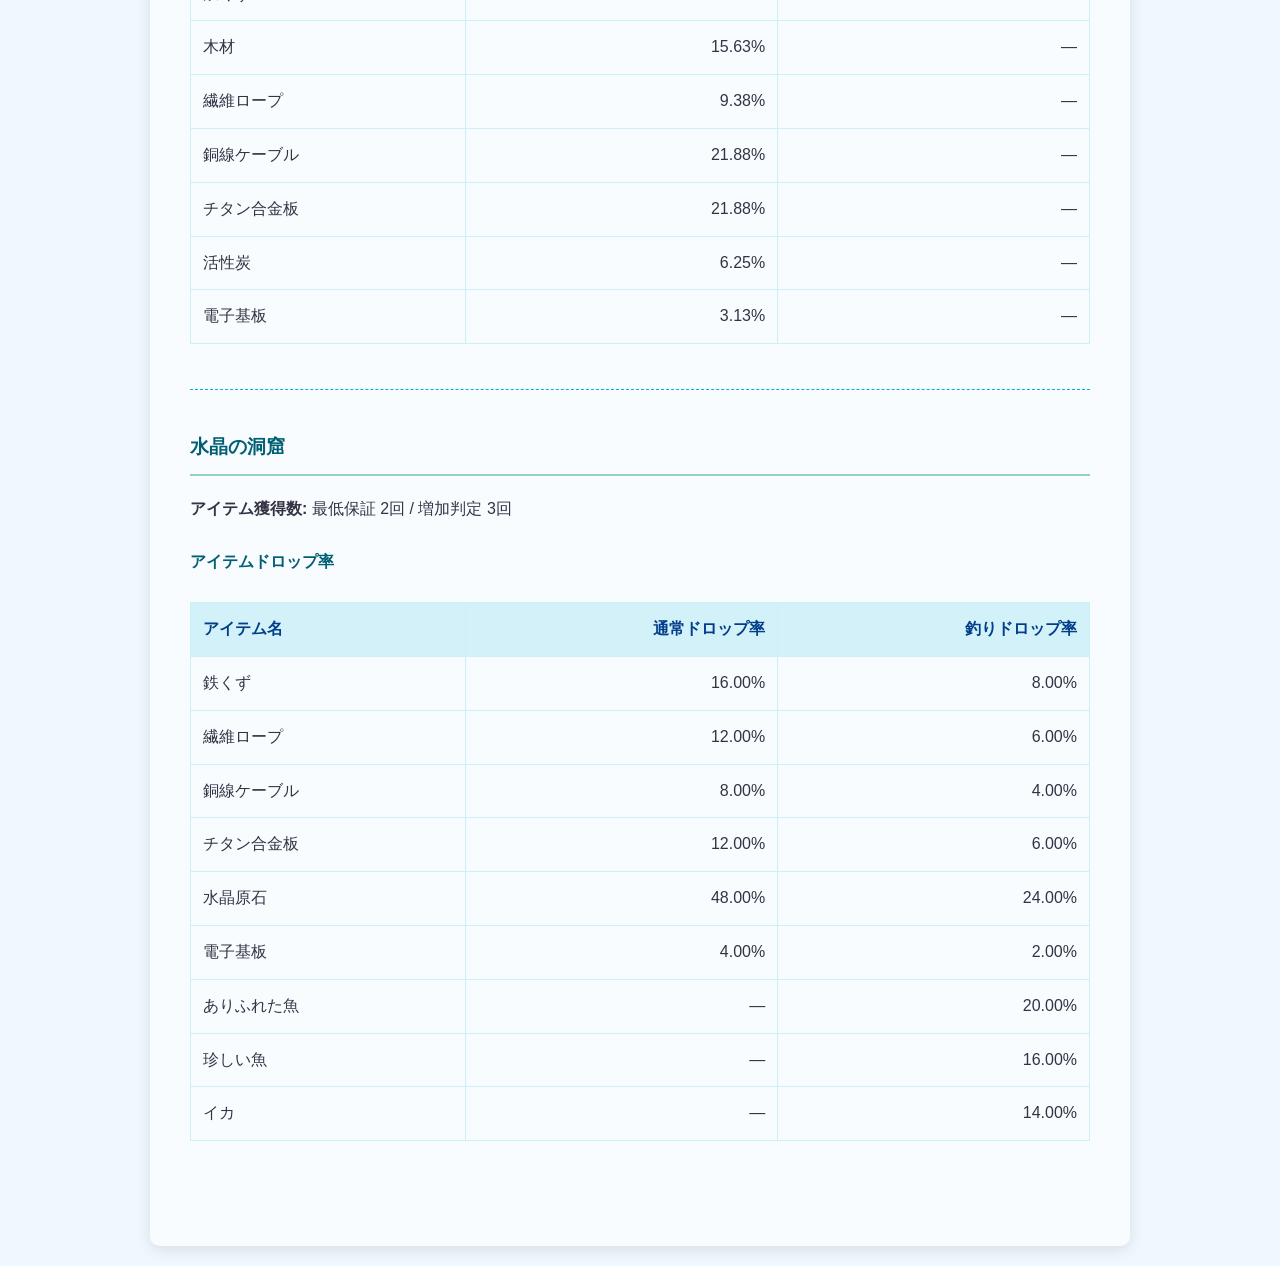
==== commit 1ff75199: "Fix: drop rate and upgrade materials" ====
--- a/wiki.html
+++ b/wiki.html
@@ -310,22 +310,22 @@
     name: '霧の湿地帯',
     fishable: true,
     itemsWeight: { // 25
-      scrap_iron: 1,
-      wood: 7,
-      fiber_rope: 7,
-      copper_wire_cable: 1,
-      activated_carbon: 7,
-      titanium_alloy_plate: 1,
-      circuit_board: 1,
-    },
-    itemsWeightInFishing: {
-      scrap_iron: 1,
-      wood: 7,
-      fiber_rope: 7,
-      copper_wire_cable: 1,
-      activated_carbon: 7,
-      titanium_alloy_plate: 1,
-      circuit_board: 1,
+      wood: 5,
+      fiber_rope: 5,
+      copper_wire_cable: 2,
+      crystal_ore: 3,
+      activated_carbon: 5,
+      titanium_alloy_plate: 3,
+      circuit_board: 2,
+    },
+    itemsWeightInFishing: {
+      wood: 5,
+      fiber_rope: 5,
+      copper_wire_cable: 2,
+      crystal_ore: 3,
+      activated_carbon: 5,
+      titanium_alloy_plate: 3,
+      circuit_board: 2,
       fish_1: 10,
       fish_2: 8,
       squid: 7,
@@ -367,12 +367,12 @@
     fishable: false,
     itemsWeight: { // 32
       scrap_iron: 7,
-      wood: 5,
+      wood: 2,
       fiber_rope: 3,
       copper_wire_cable: 7,
       titanium_alloy_plate: 7,
       activated_carbon: 2,
-      circuit_board: 1,
+      circuit_board: 4,
     },
     itemsRoll: {
       base: 3,
@@ -382,20 +382,20 @@
   path8: {
     name: '海の孤島',
     fishable: true,
-    itemsWeight: { // 17
-      scrap_iron: 5,
-      wood: 5,
-      titanium_alloy_plate: 2,
-      activated_carbon: 5,
-    },
-    itemsWeightInFishing: {
-      scrap_iron: 5,
-      wood: 5,
-      titanium_alloy_plate: 2,
-      activated_carbon: 5,
-      fish_1: 10,
-      fish_2: 5,
-      squid: 2,
+    itemsWeight: { // 10
+      scrap_iron: 5,
+      wood: 2,
+      titanium_alloy_plate: 2,
+      activated_carbon: 1,
+    },
+    itemsWeightInFishing: {
+      scrap_iron: 5,
+      wood: 2,
+      titanium_alloy_plate: 2,
+      activated_carbon: 1,
+      fish_1: 7,
+      fish_2: 2,
+      squid: 1,
     },
     itemsRoll: {
       base: 2,
@@ -430,26 +430,26 @@
     fishable: true, // 釣りが可能か
     itemsWeight: {
       scrap_iron: 18,
-      wood: 12,
+      wood: 9,
       fiber_rope: 8,
       copper_wire_cable: 3,
       titanium_alloy_plate: 2,
-      activated_carbon: 4,
+      activated_carbon: 3,
       crystal_ore: 1,
-      circuit_board: 2, // 6%の確率で30回試行時に4つ以上手に入る <- 40の時、今は50
+      circuit_board: 1,
     },
     itemsWeightInFishing: {
       scrap_iron: 18,
-      wood: 12,
+      wood: 9,
       fiber_rope: 8,
       copper_wire_cable: 3,
       titanium_alloy_plate: 2,
-      activated_carbon: 4,
+      activated_carbon: 3,
       crystal_ore: 1,
-      circuit_board: 2,
+      circuit_board: 1,
       fish_1: 30,
-      fish_2: 12,
-      squid: 8,
+      fish_2: 8,
+      squid: 7,
     },
     itemsRoll: {
       base: 1, // 最低保証
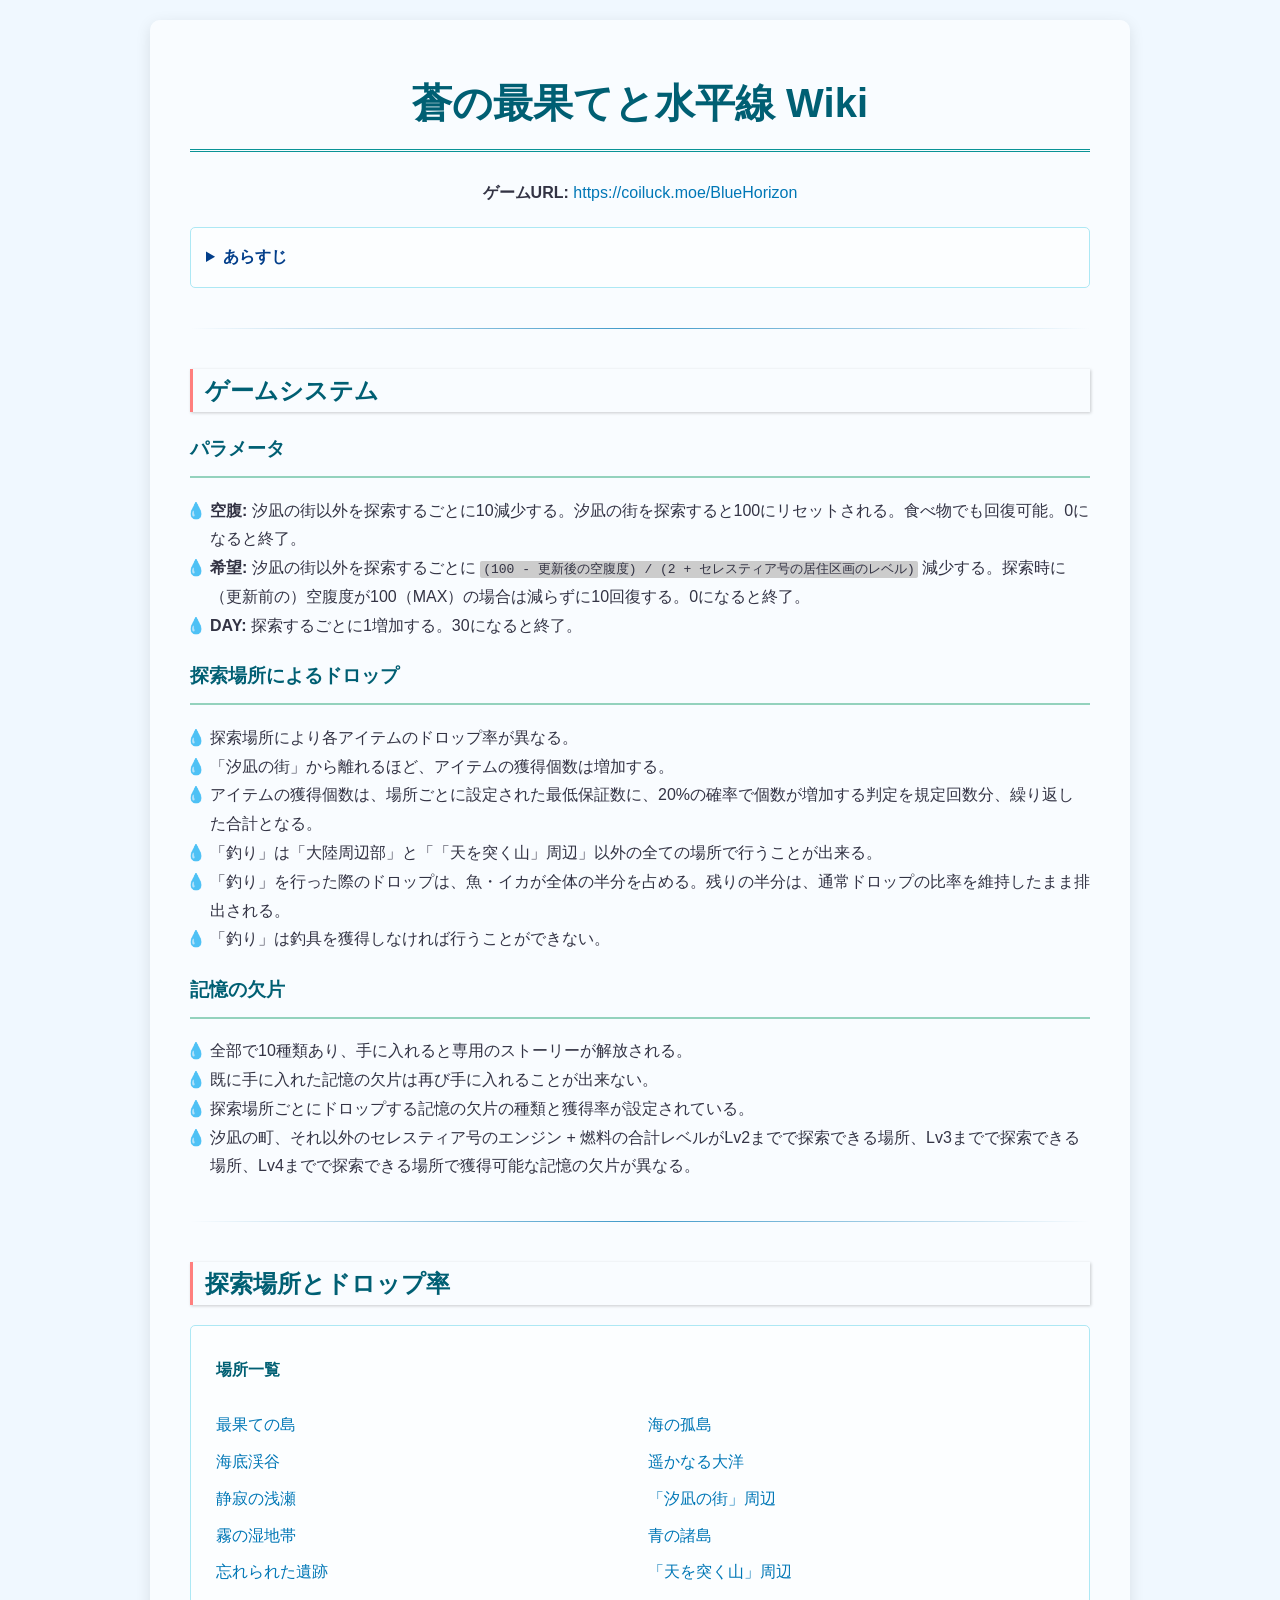
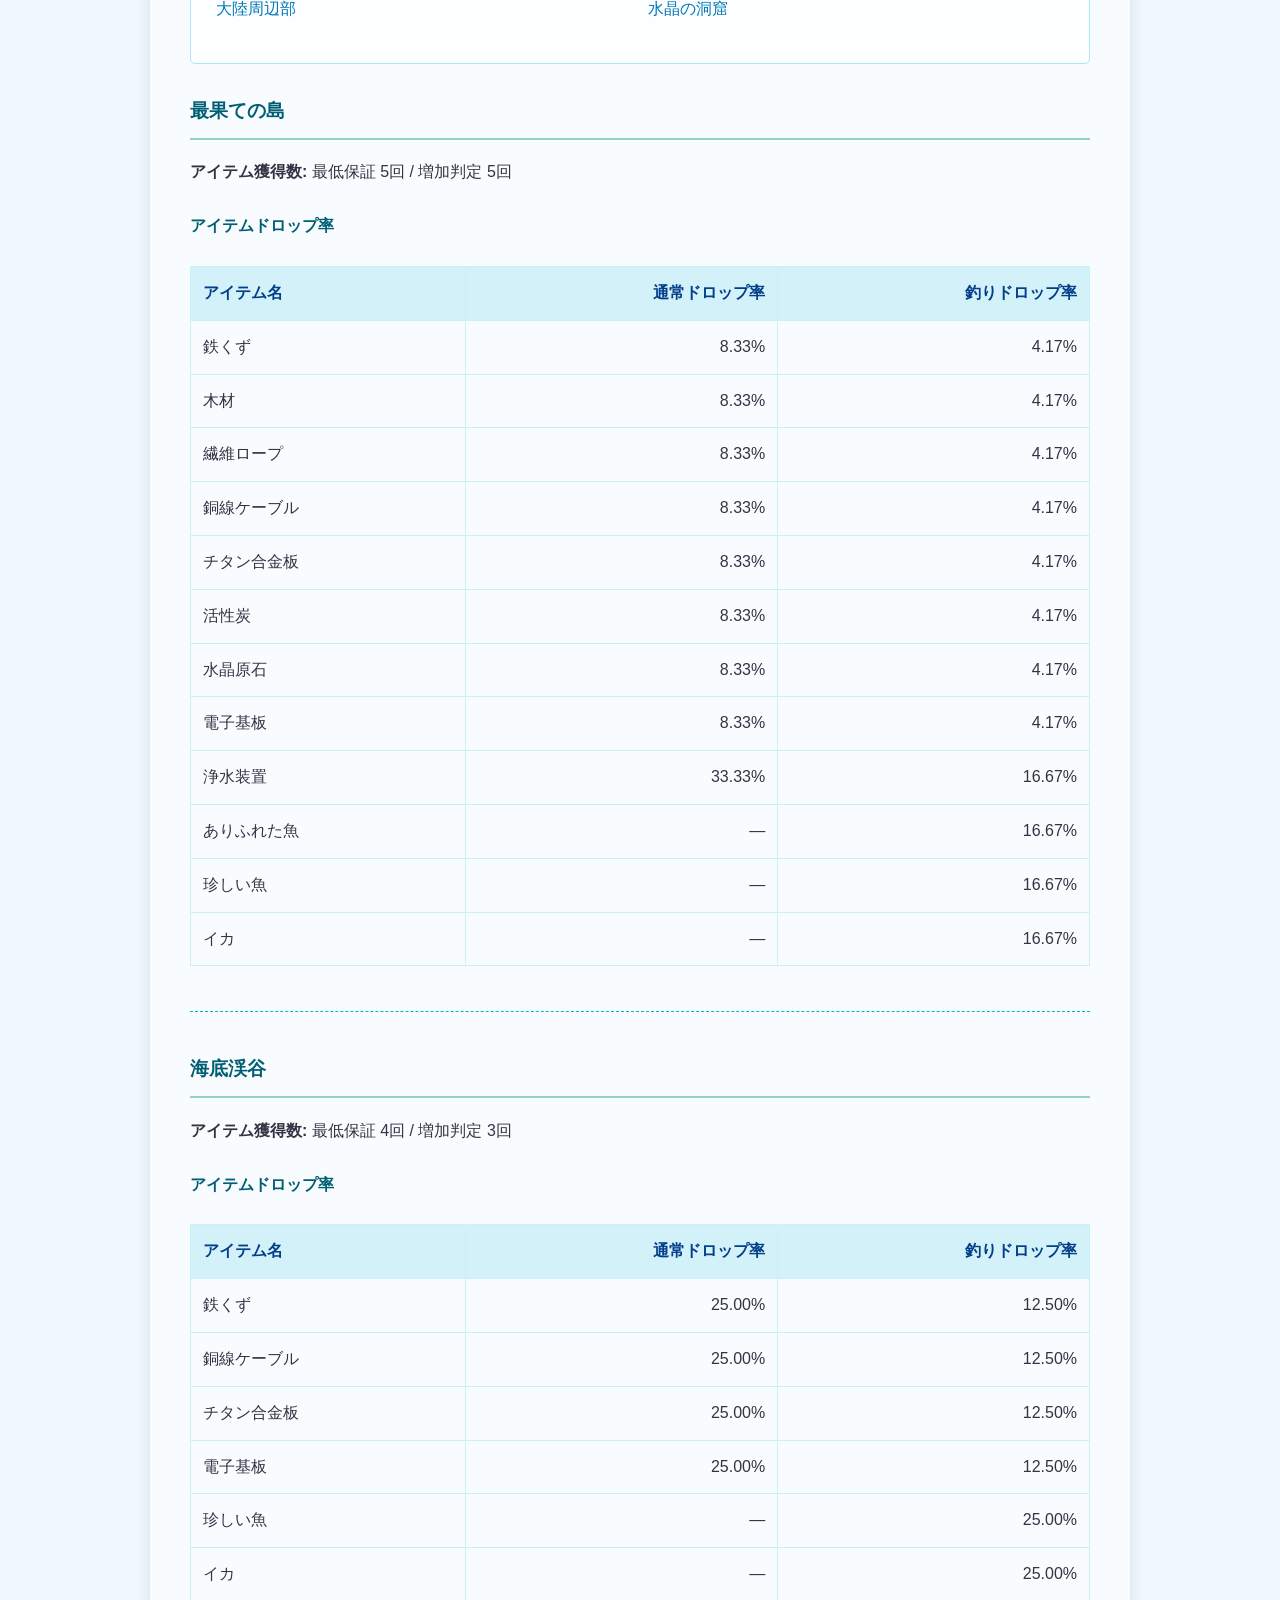
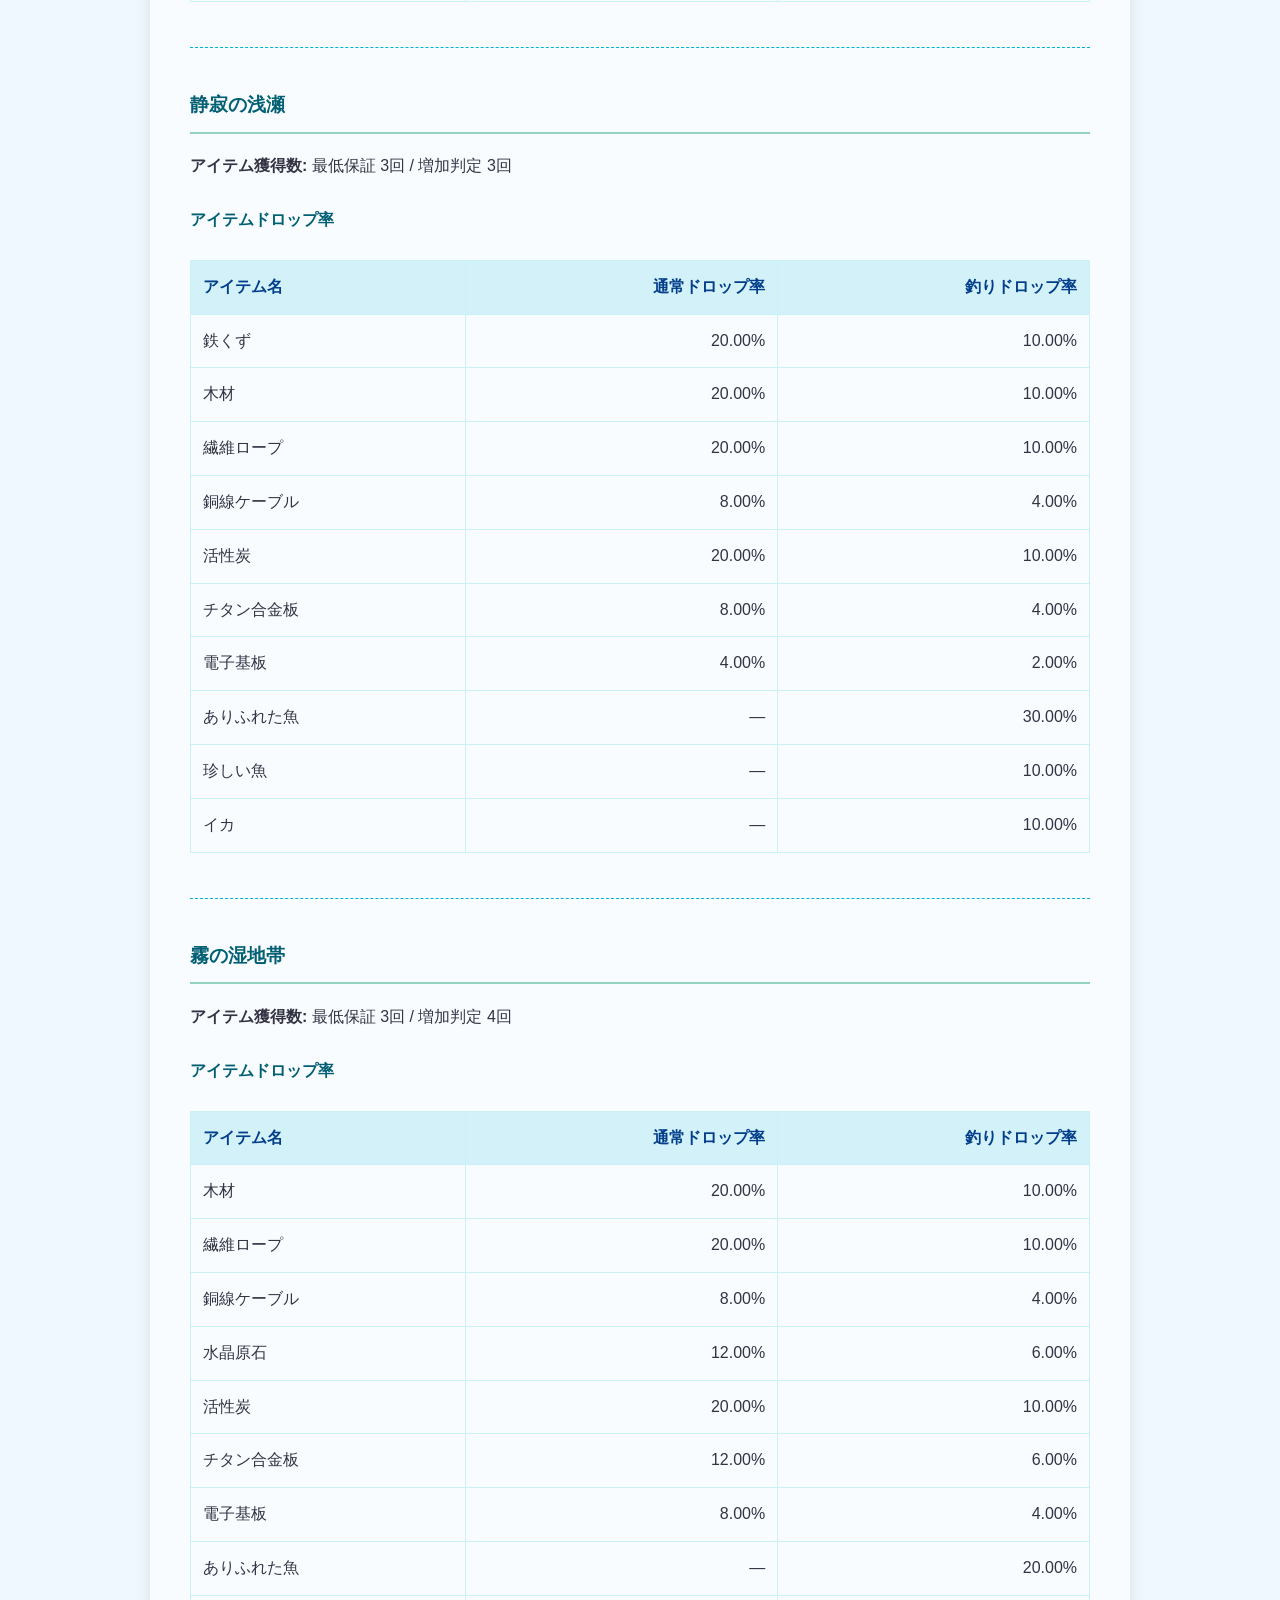
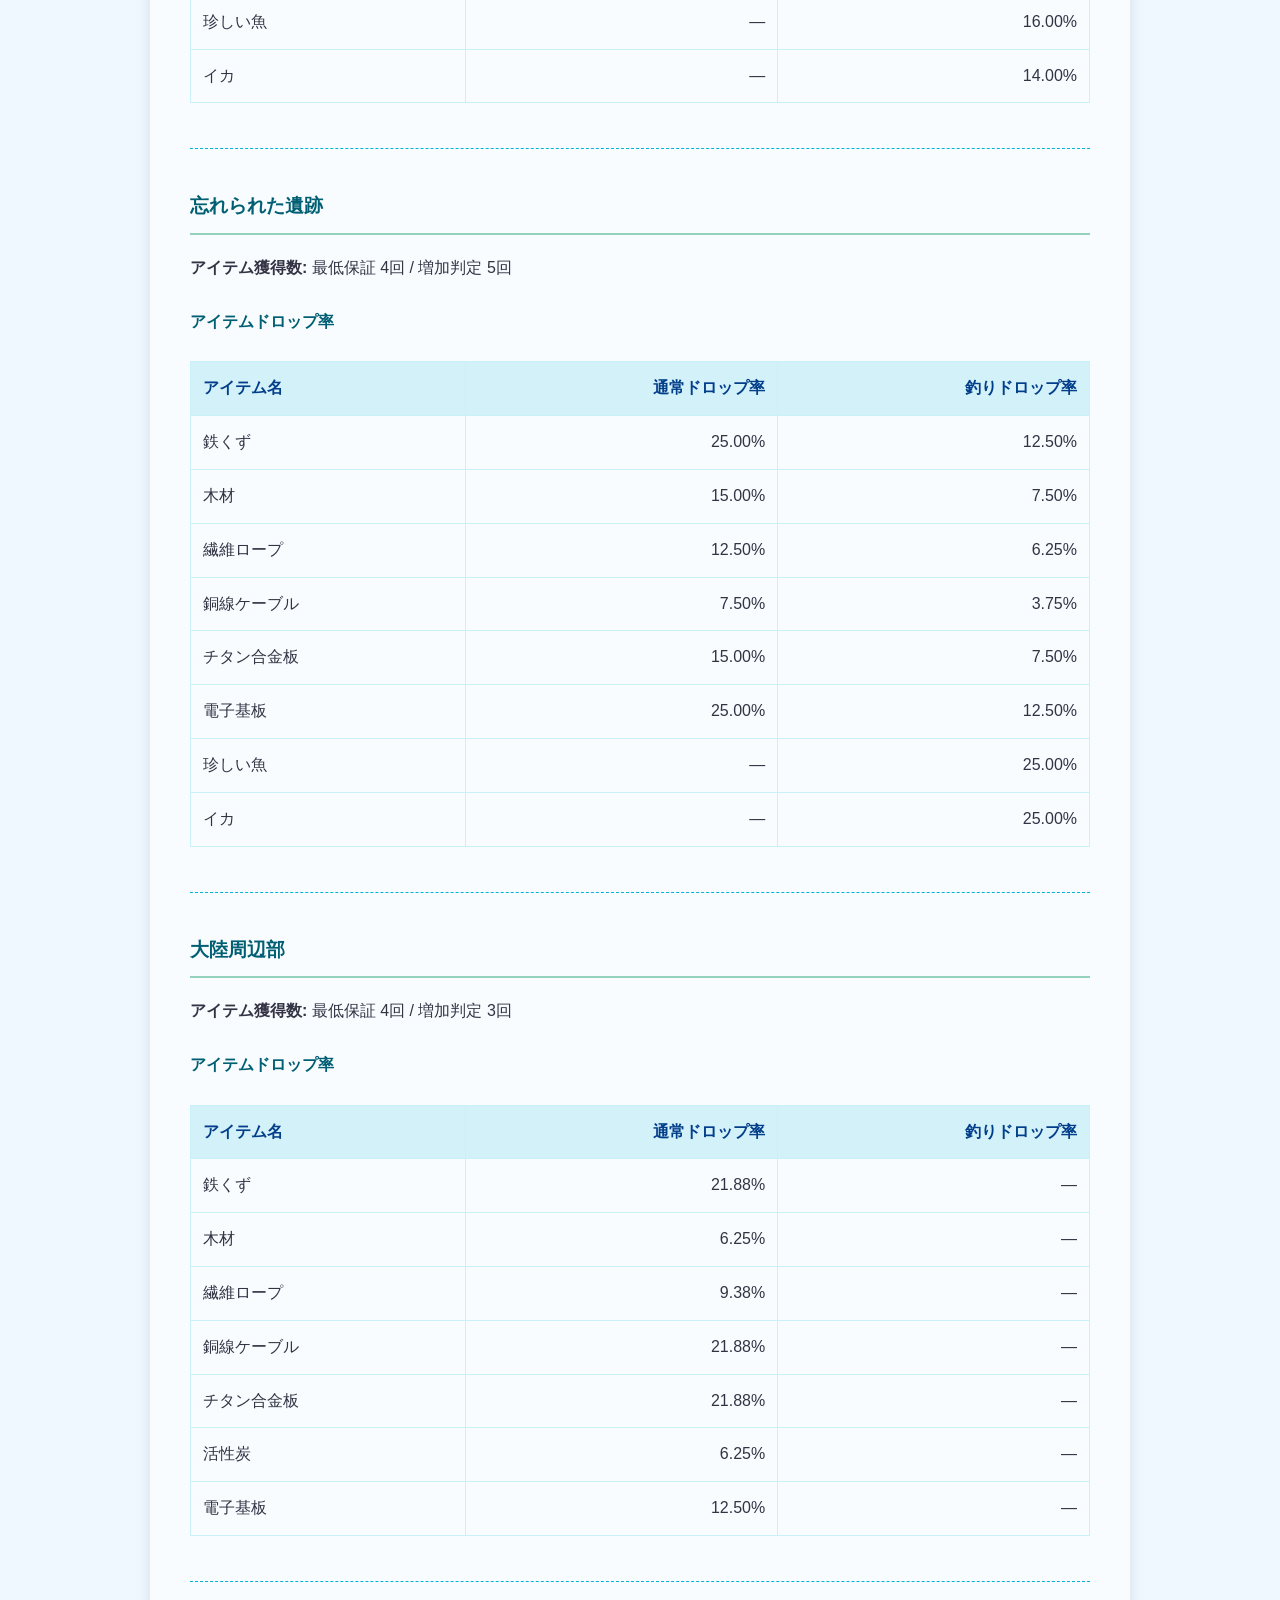
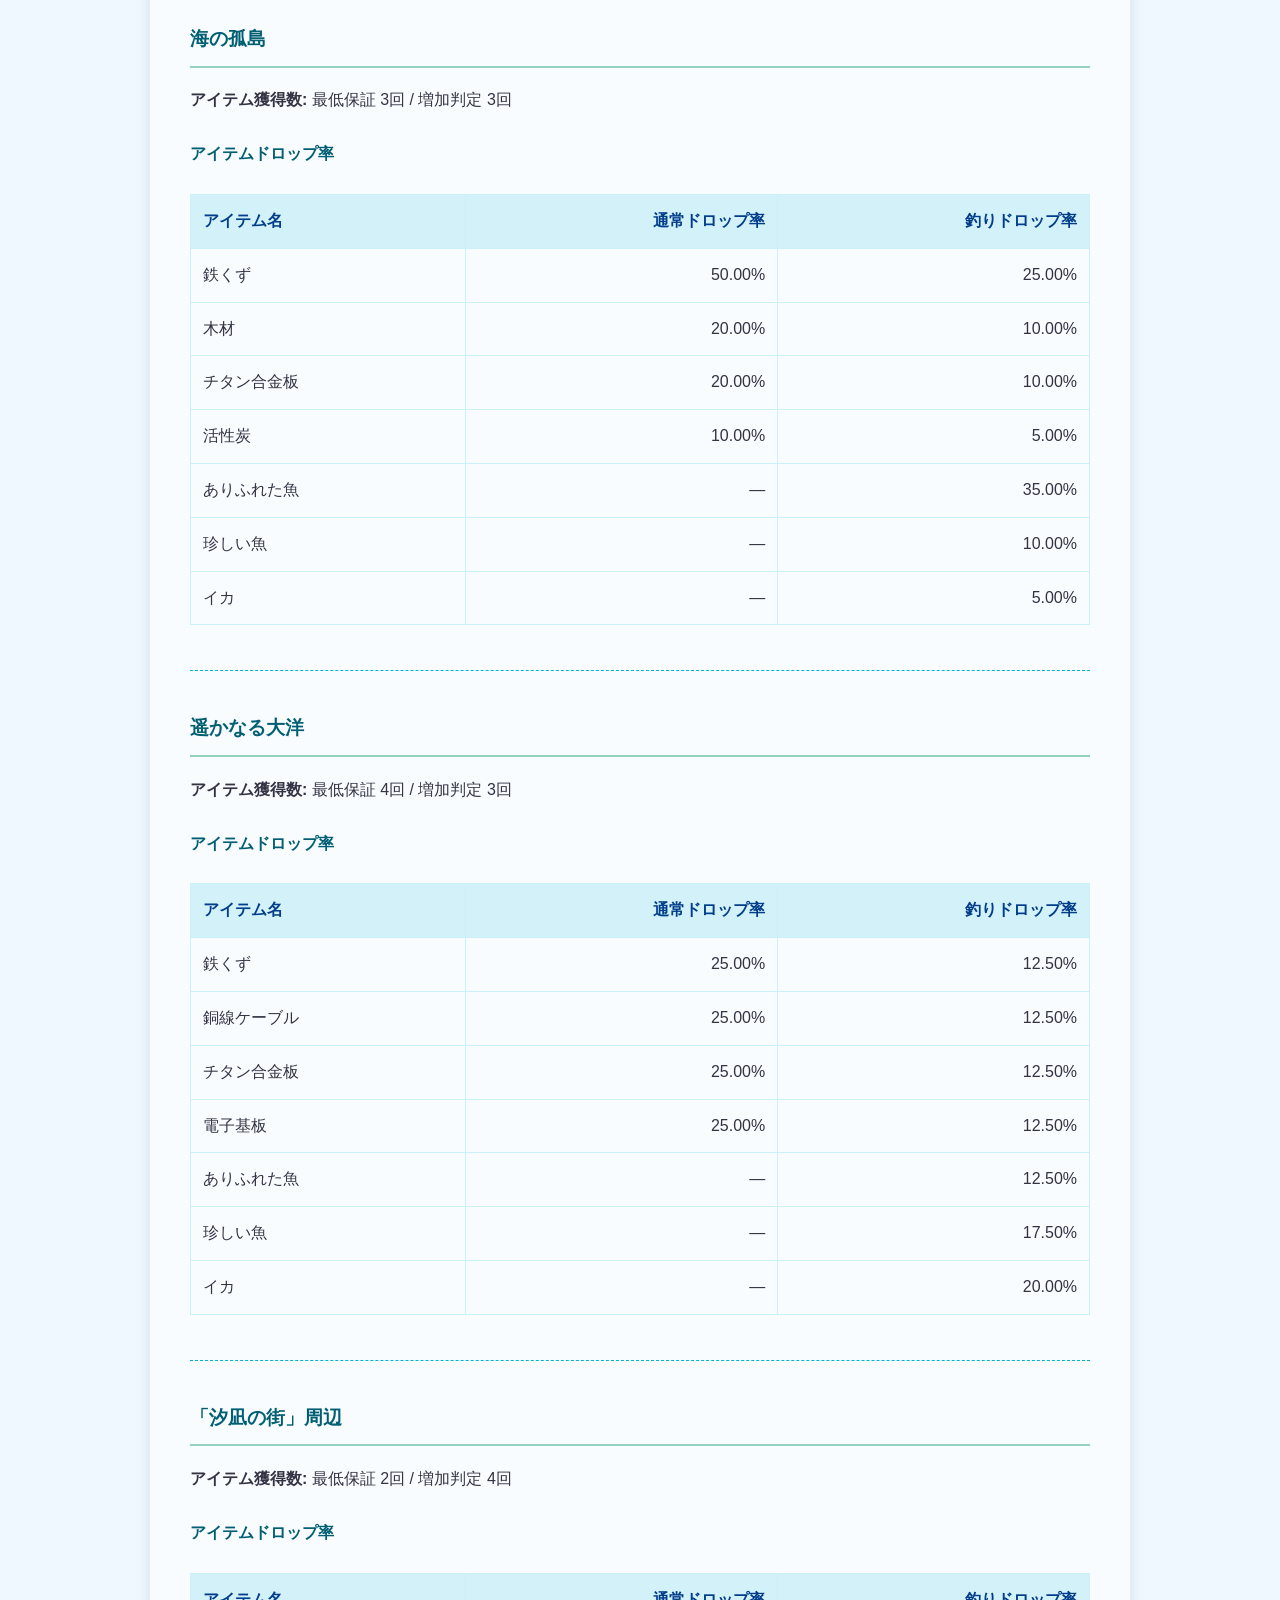
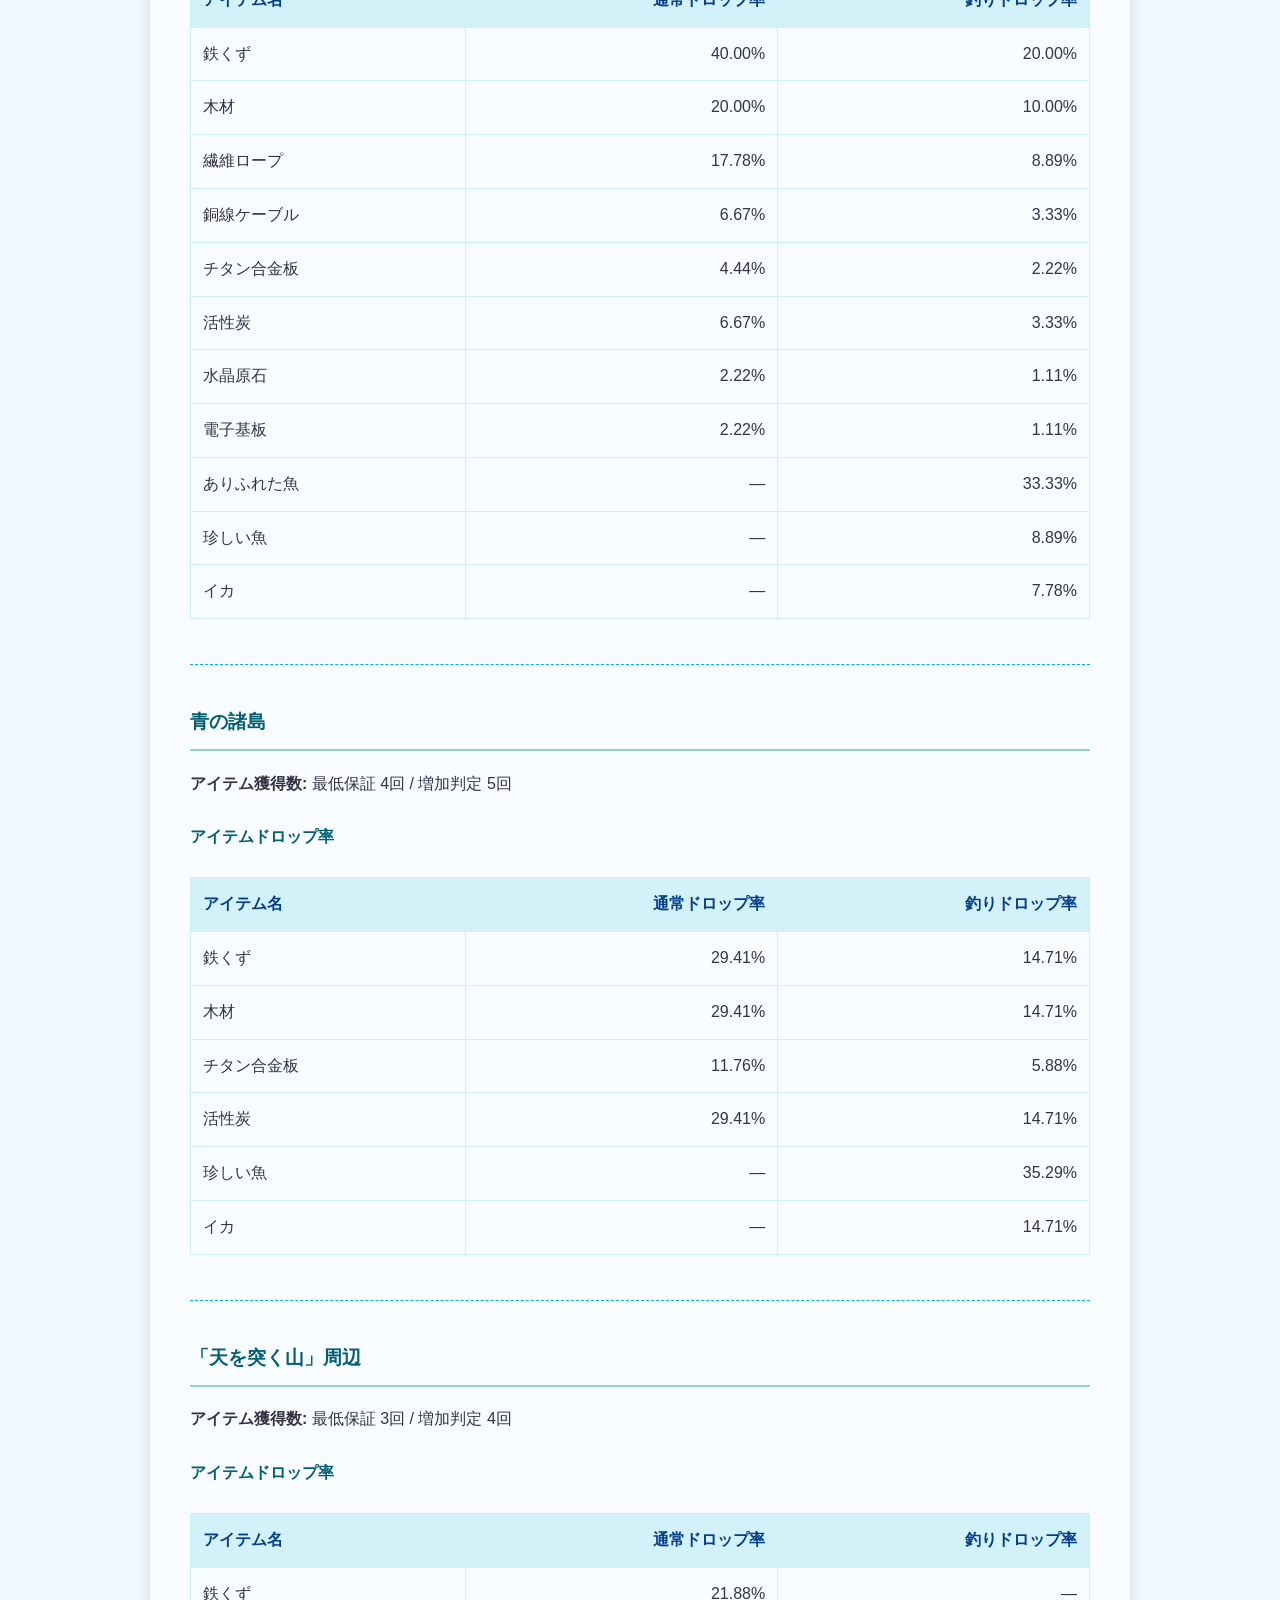
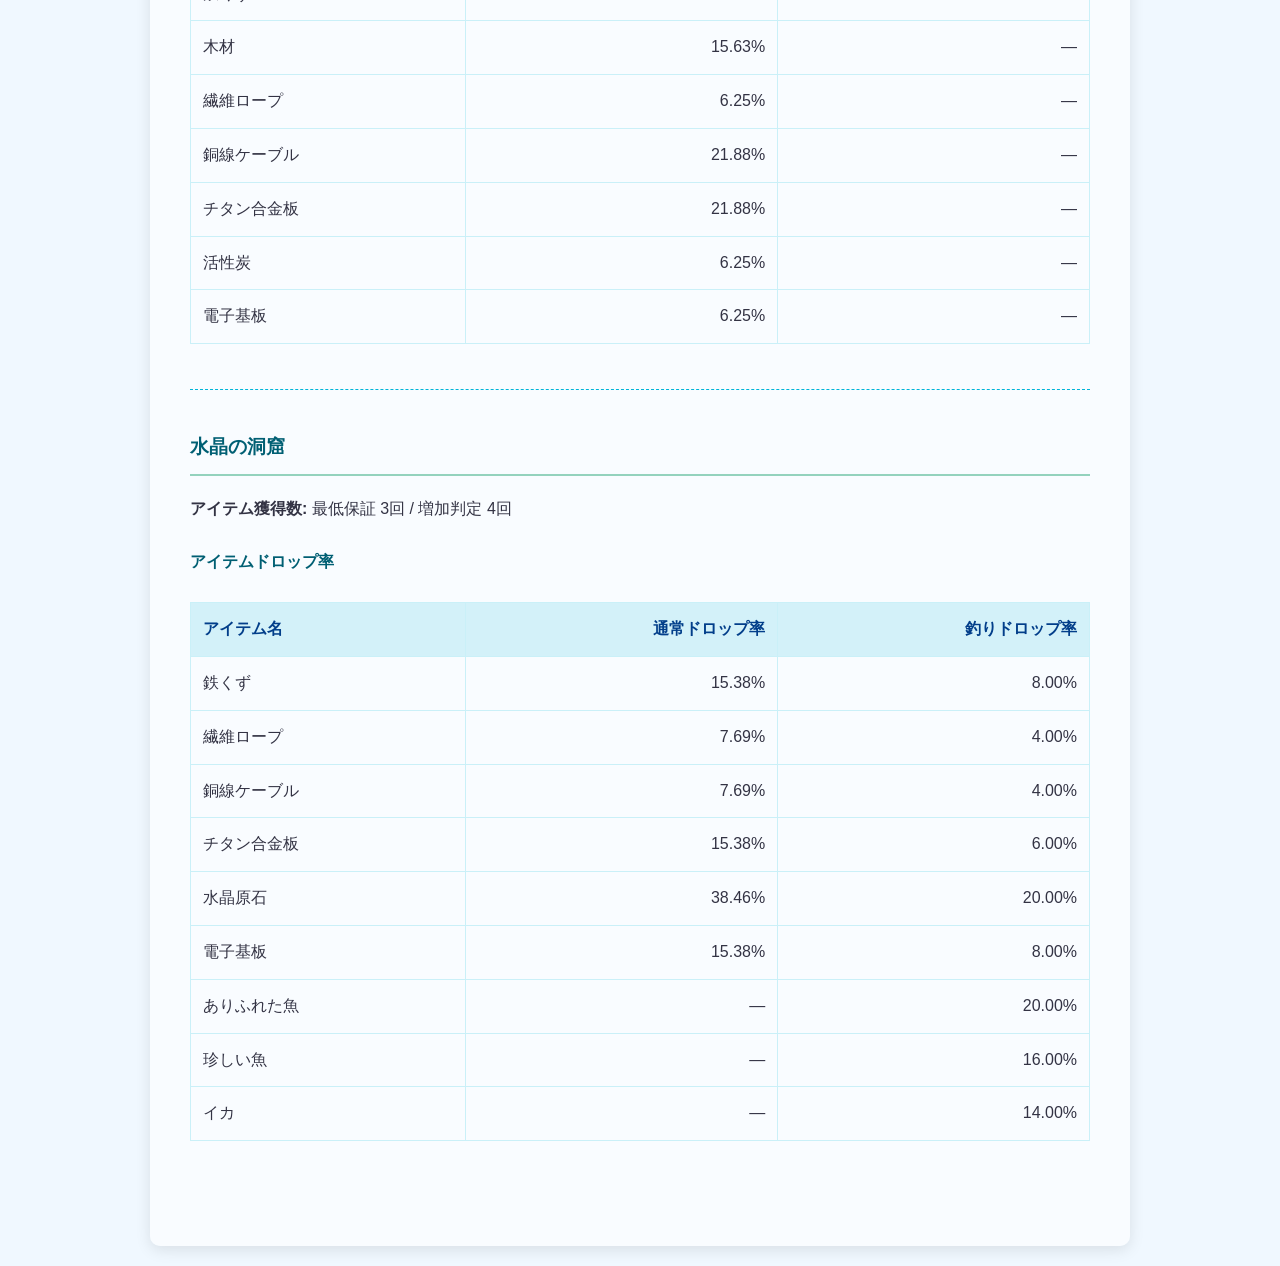
==== commit 41b063e7: "Fix: increase drop rate" ====
--- a/wiki.html
+++ b/wiki.html
@@ -248,8 +248,8 @@
       squid: 4,
     },
     itemsRoll: {
-      base: 4,
-      rate: 4,
+      base: 5,
+      rate: 5,
     }
   },
   path2: {
@@ -273,8 +273,8 @@
       squid: 10,
     },
     itemsRoll: {
-      base: 3,
-      rate: 2,
+      base: 4,
+      rate: 3,
     }
   },
   path4: {
@@ -302,8 +302,8 @@
       squid: 5,
     },
     itemsRoll: {
-      base: 2,
-      rate: 2,
+      base: 3,
+      rate: 3,
     }
   },
   path5: {
@@ -331,8 +331,8 @@
       squid: 7,
     },
     itemsRoll: {
-      base: 2,
-      rate: 3,
+      base: 3,
+      rate: 4,
     }
   },
   path6: {
@@ -358,8 +358,8 @@
       squid: 20,
     },
     itemsRoll: {
-      base: 3,
-      rate: 4,
+      base: 4,
+      rate: 5,
     }
   },
   path7: {
@@ -375,8 +375,8 @@
       circuit_board: 4,
     },
     itemsRoll: {
-      base: 3,
-      rate: 2,
+      base: 4,
+      rate: 3,
     }
   },
   path8: {
@@ -398,8 +398,8 @@
       squid: 1,
     },
     itemsRoll: {
-      base: 2,
-      rate: 2,
+      base: 3,
+      rate: 3,
     }
   },
   path9: {
@@ -421,8 +421,8 @@
       squid: 8,
     },
     itemsRoll: {
-      base: 3,
-      rate: 2,
+      base: 4,
+      rate: 3,
     }
   },
   path10: {
@@ -452,8 +452,8 @@
       squid: 7,
     },
     itemsRoll: {
-      base: 1, // 最低保証
-      rate: 3, // 20%の確率で増加するのをこの回数分繰り返す
+      base: 2, // 最低保証
+      rate: 4, // 20%の確率で増加するのをこの回数分繰り返す
     },
   },
   path11: {
@@ -475,8 +475,8 @@
       squid: 5,
     },
     itemsRoll: {
-      base: 3,
-      rate: 4,
+      base: 4,
+      rate: 5,
     }
   },
   path12: {
@@ -485,15 +485,15 @@
     itemsWeight: { // 32
       scrap_iron: 7,
       wood: 5,
-      fiber_rope: 3,
+      fiber_rope: 2,
       copper_wire_cable: 7,
       titanium_alloy_plate: 7,
       activated_carbon: 2,
-      circuit_board: 1,
-    },
-    itemsRoll: {
-      base: 2,
-      rate: 3,
+      circuit_board: 2,
+    },
+    itemsRoll: {
+      base: 3,
+      rate: 4,
     }
   },
   path13: {
@@ -502,26 +502,26 @@
     images: 'cave.avif',
     itemsWeight: { // 25
       scrap_iron: 4,
-      fiber_rope: 3,
+      fiber_rope: 2,
+      copper_wire_cable: 2,
+      titanium_alloy_plate: 4,
+      crystal_ore: 10,
+      circuit_board: 4,
+    },
+    itemsWeightInFishing: {
+      scrap_iron: 4,
+      fiber_rope: 2,
       copper_wire_cable: 2,
       titanium_alloy_plate: 3,
-      crystal_ore: 12,
-      circuit_board: 1,
-    },
-    itemsWeightInFishing: {
-      scrap_iron: 4,
-      fiber_rope: 3,
-      copper_wire_cable: 2,
-      titanium_alloy_plate: 3,
-      crystal_ore: 12,
-      circuit_board: 1,
+      crystal_ore: 10,
+      circuit_board: 4,
       fish_1: 10,
       fish_2: 8,
       squid: 7,
     },
     itemsRoll: {
-      base: 2,
-      rate: 3,
+      base: 3,
+      rate: 4,
     }
   }
 };
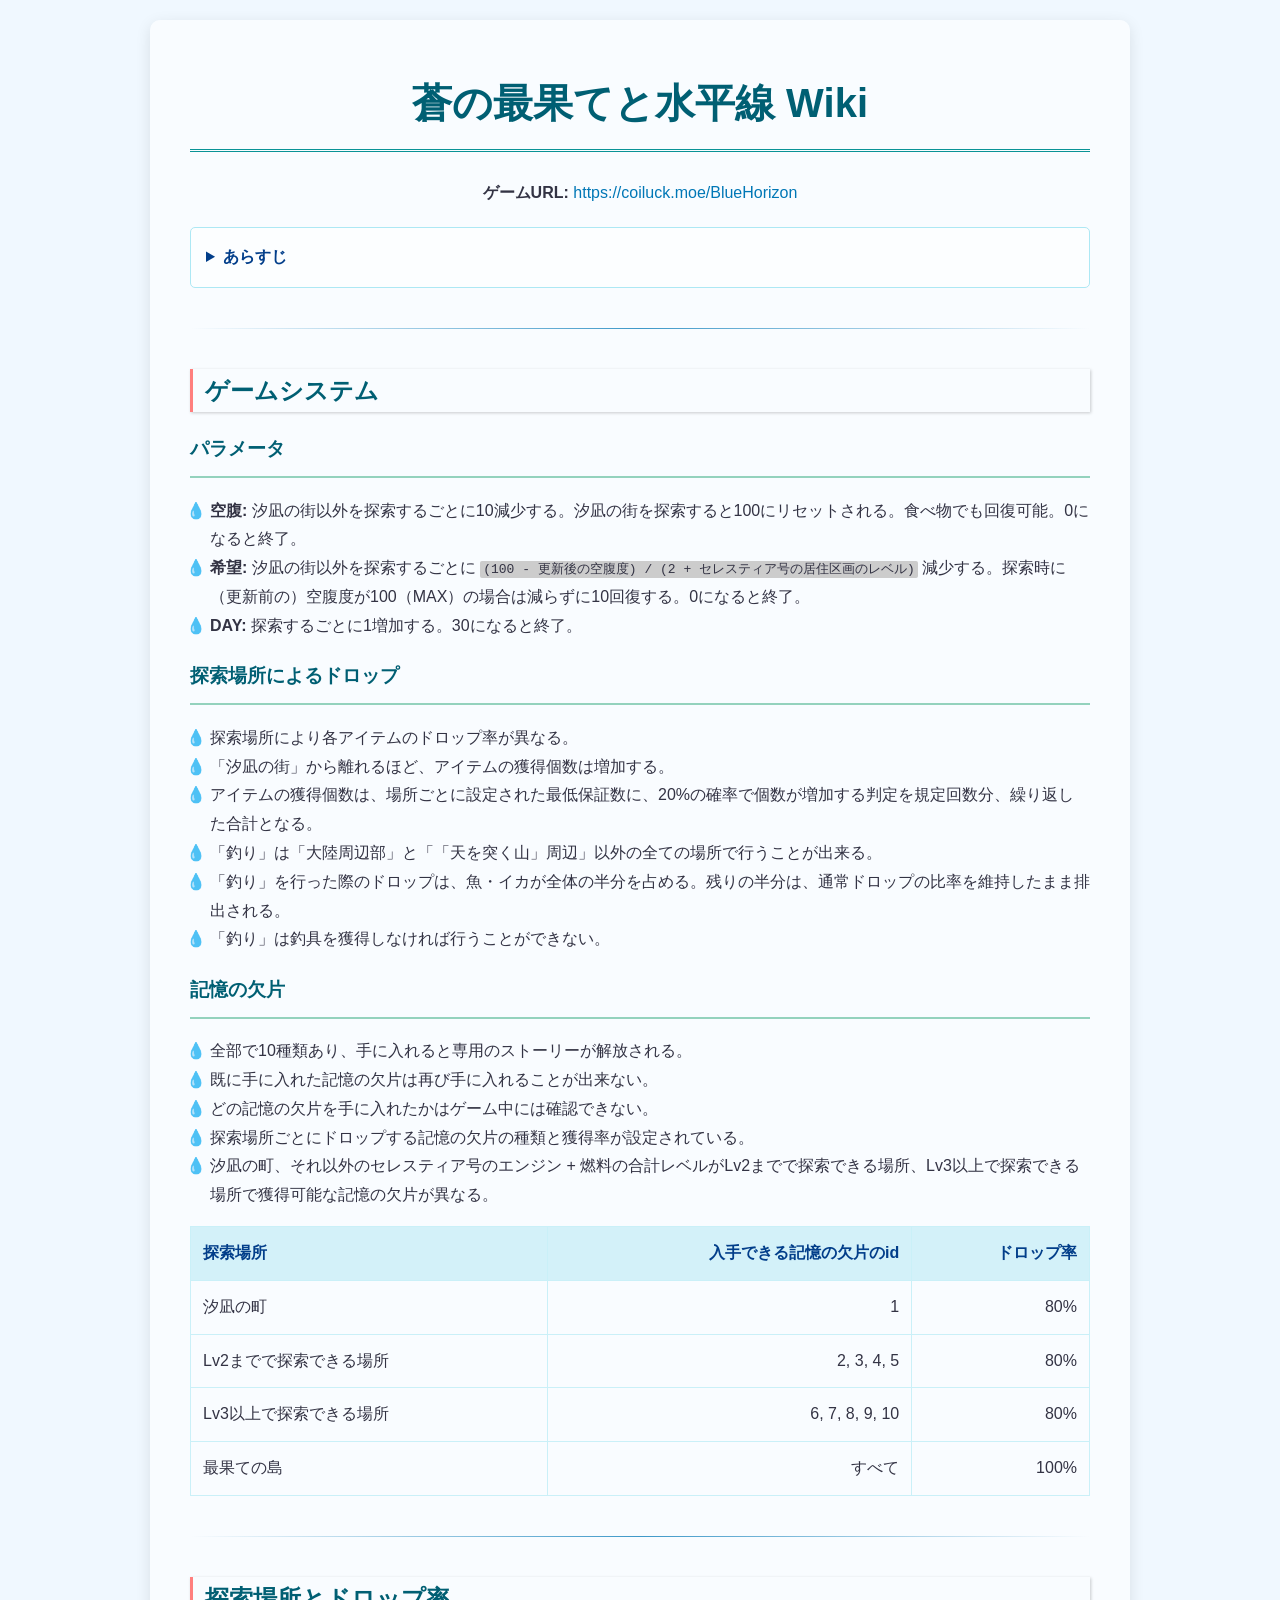
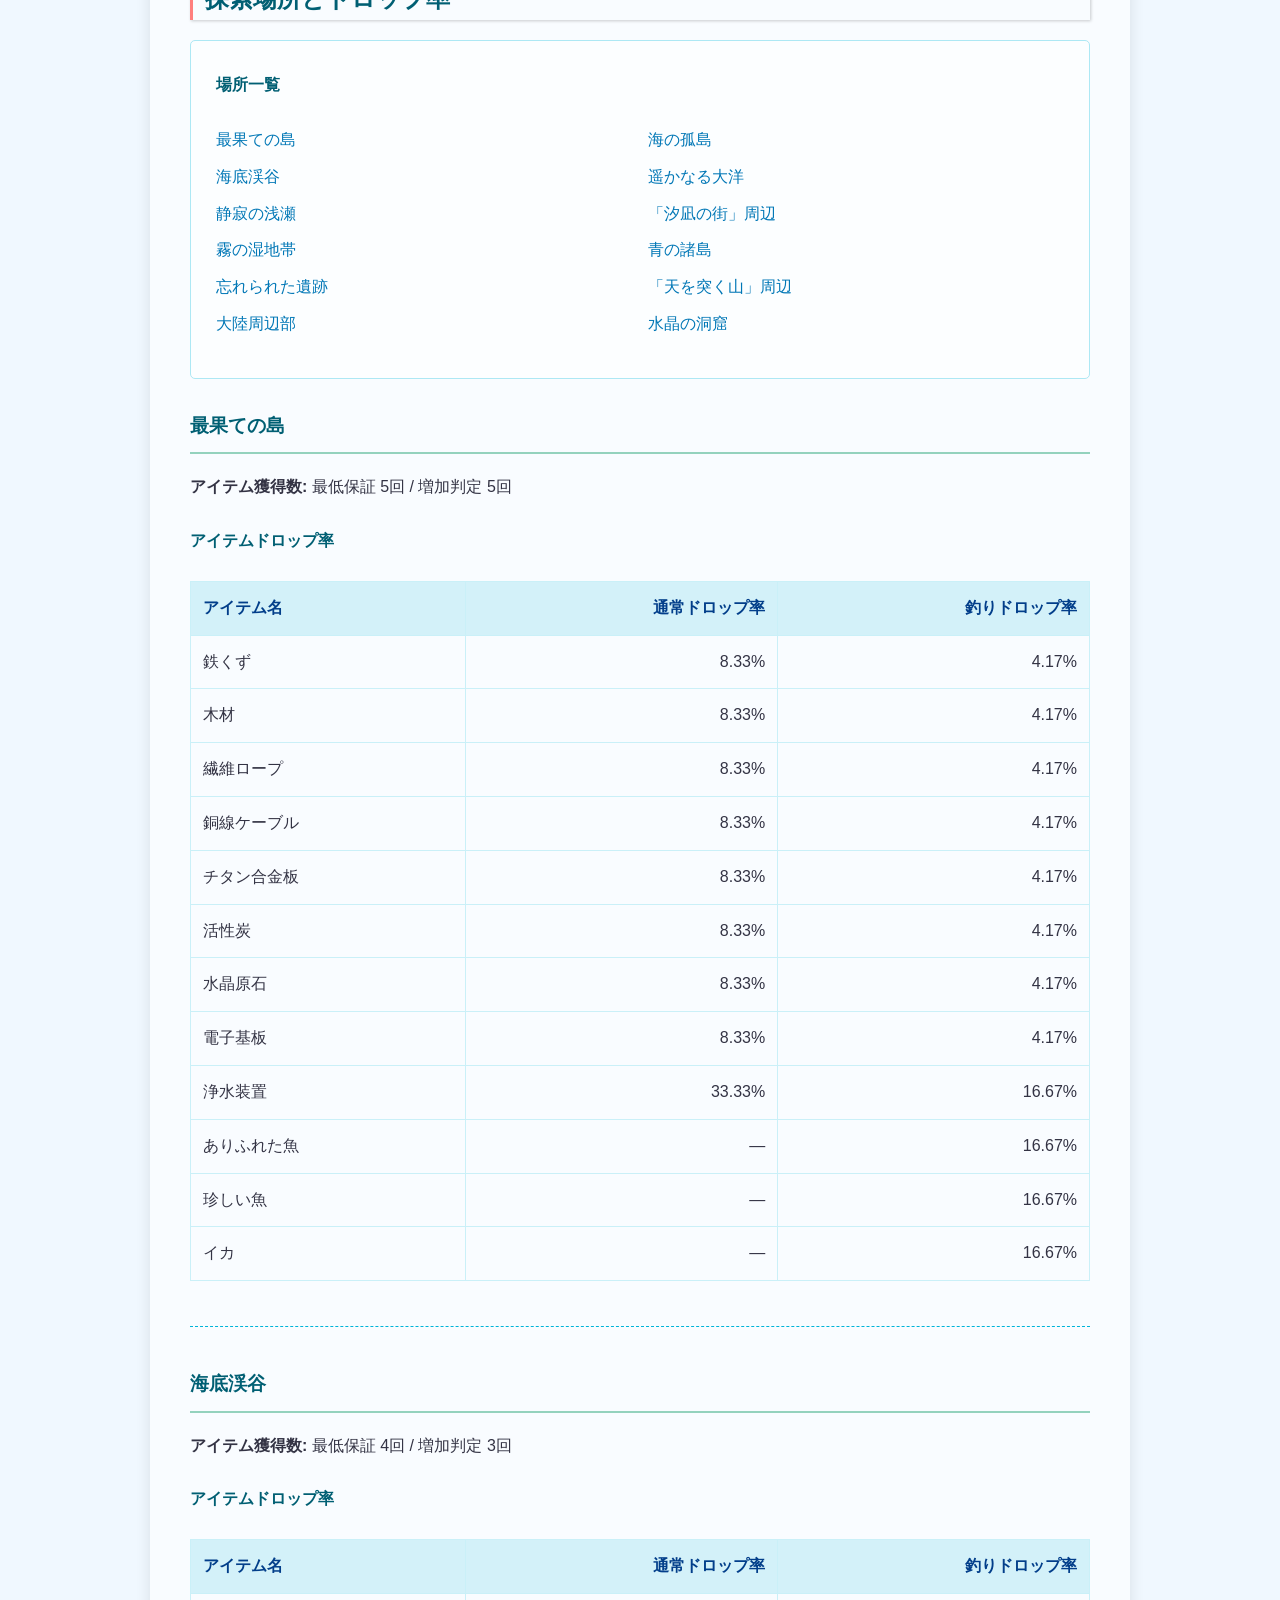
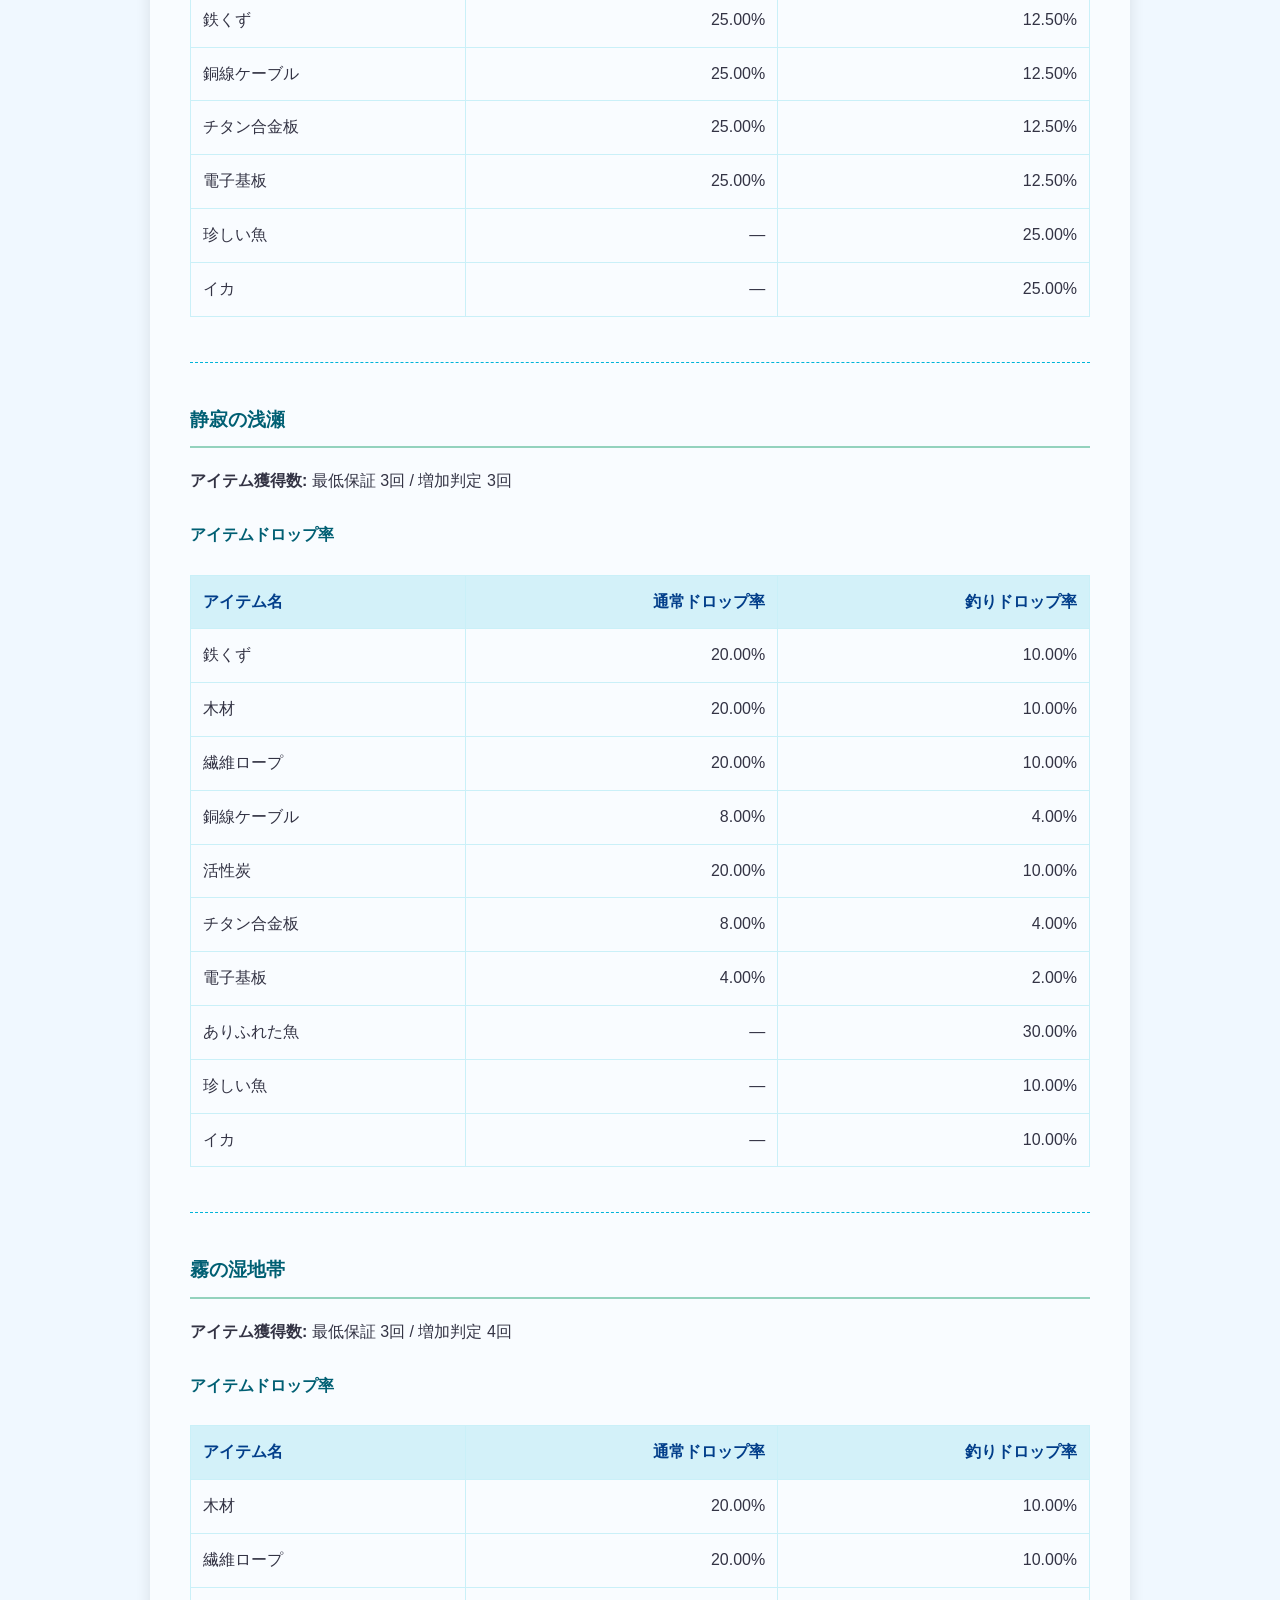
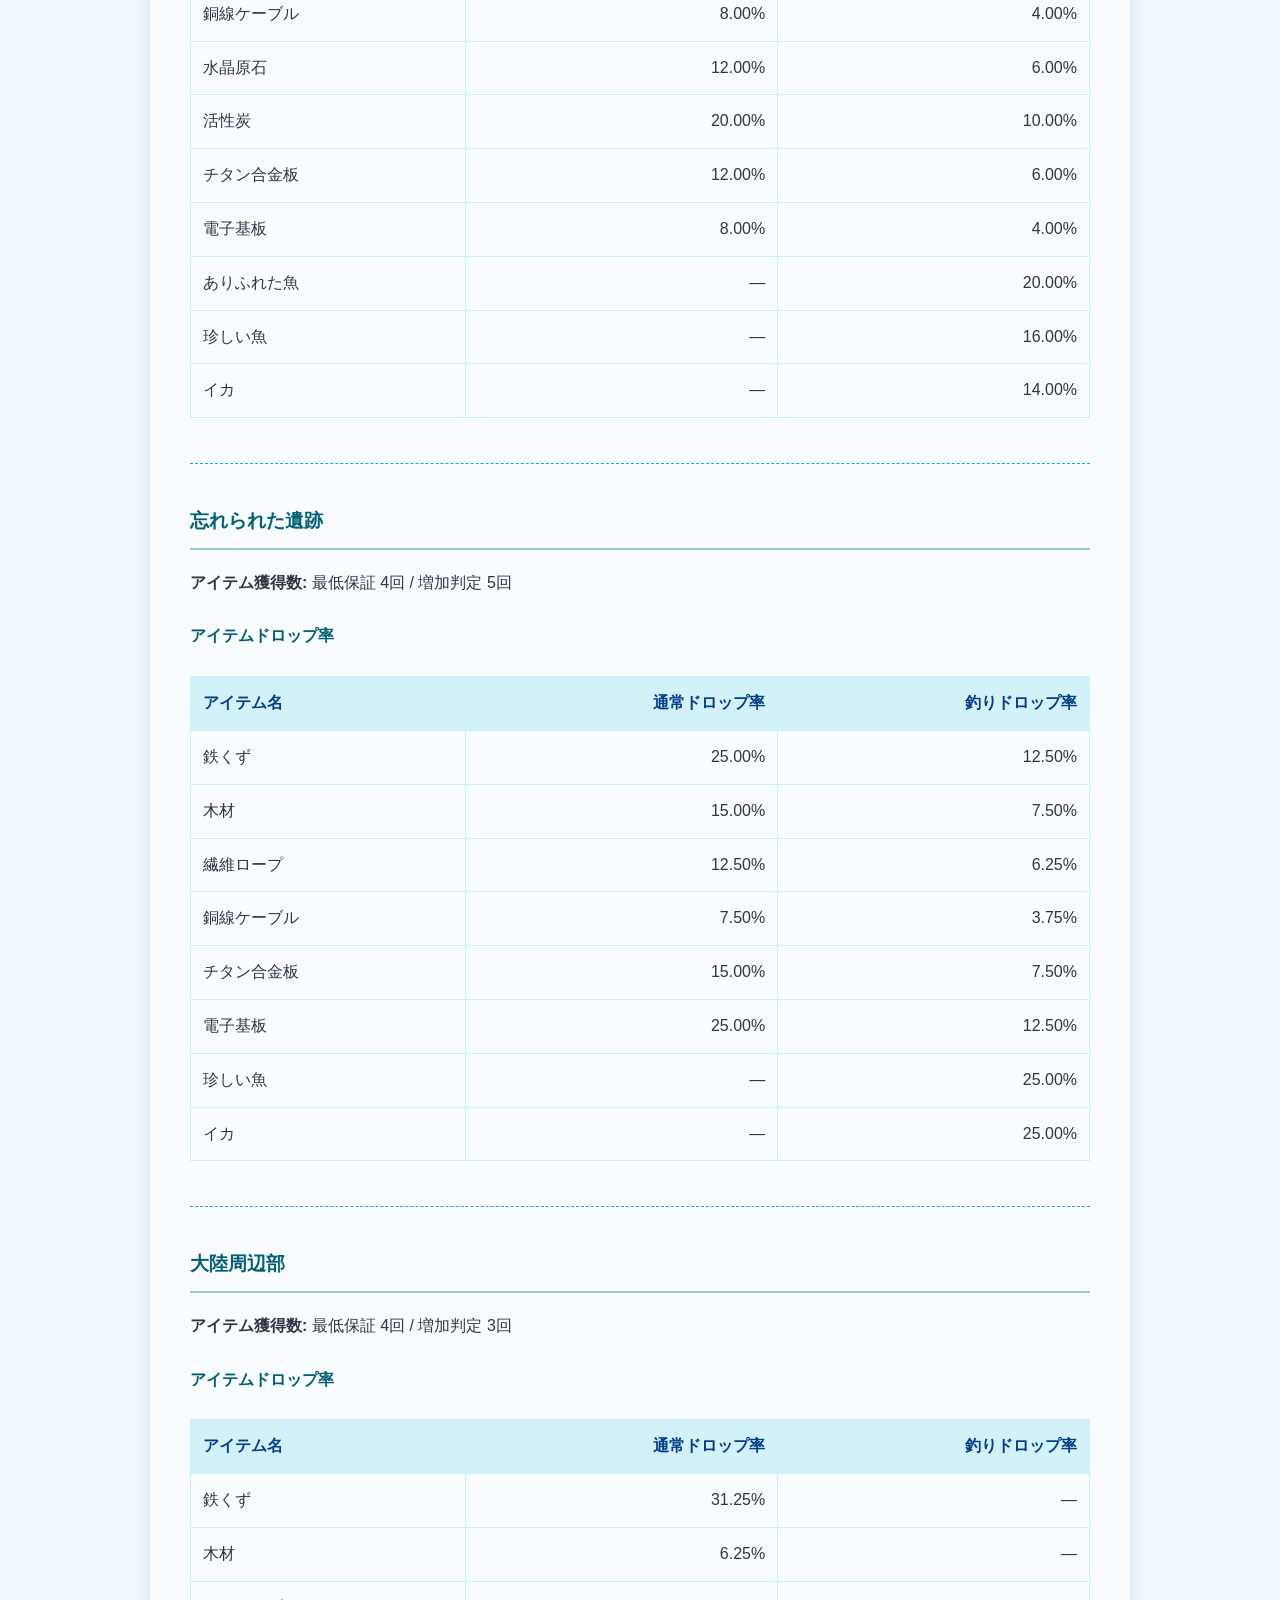
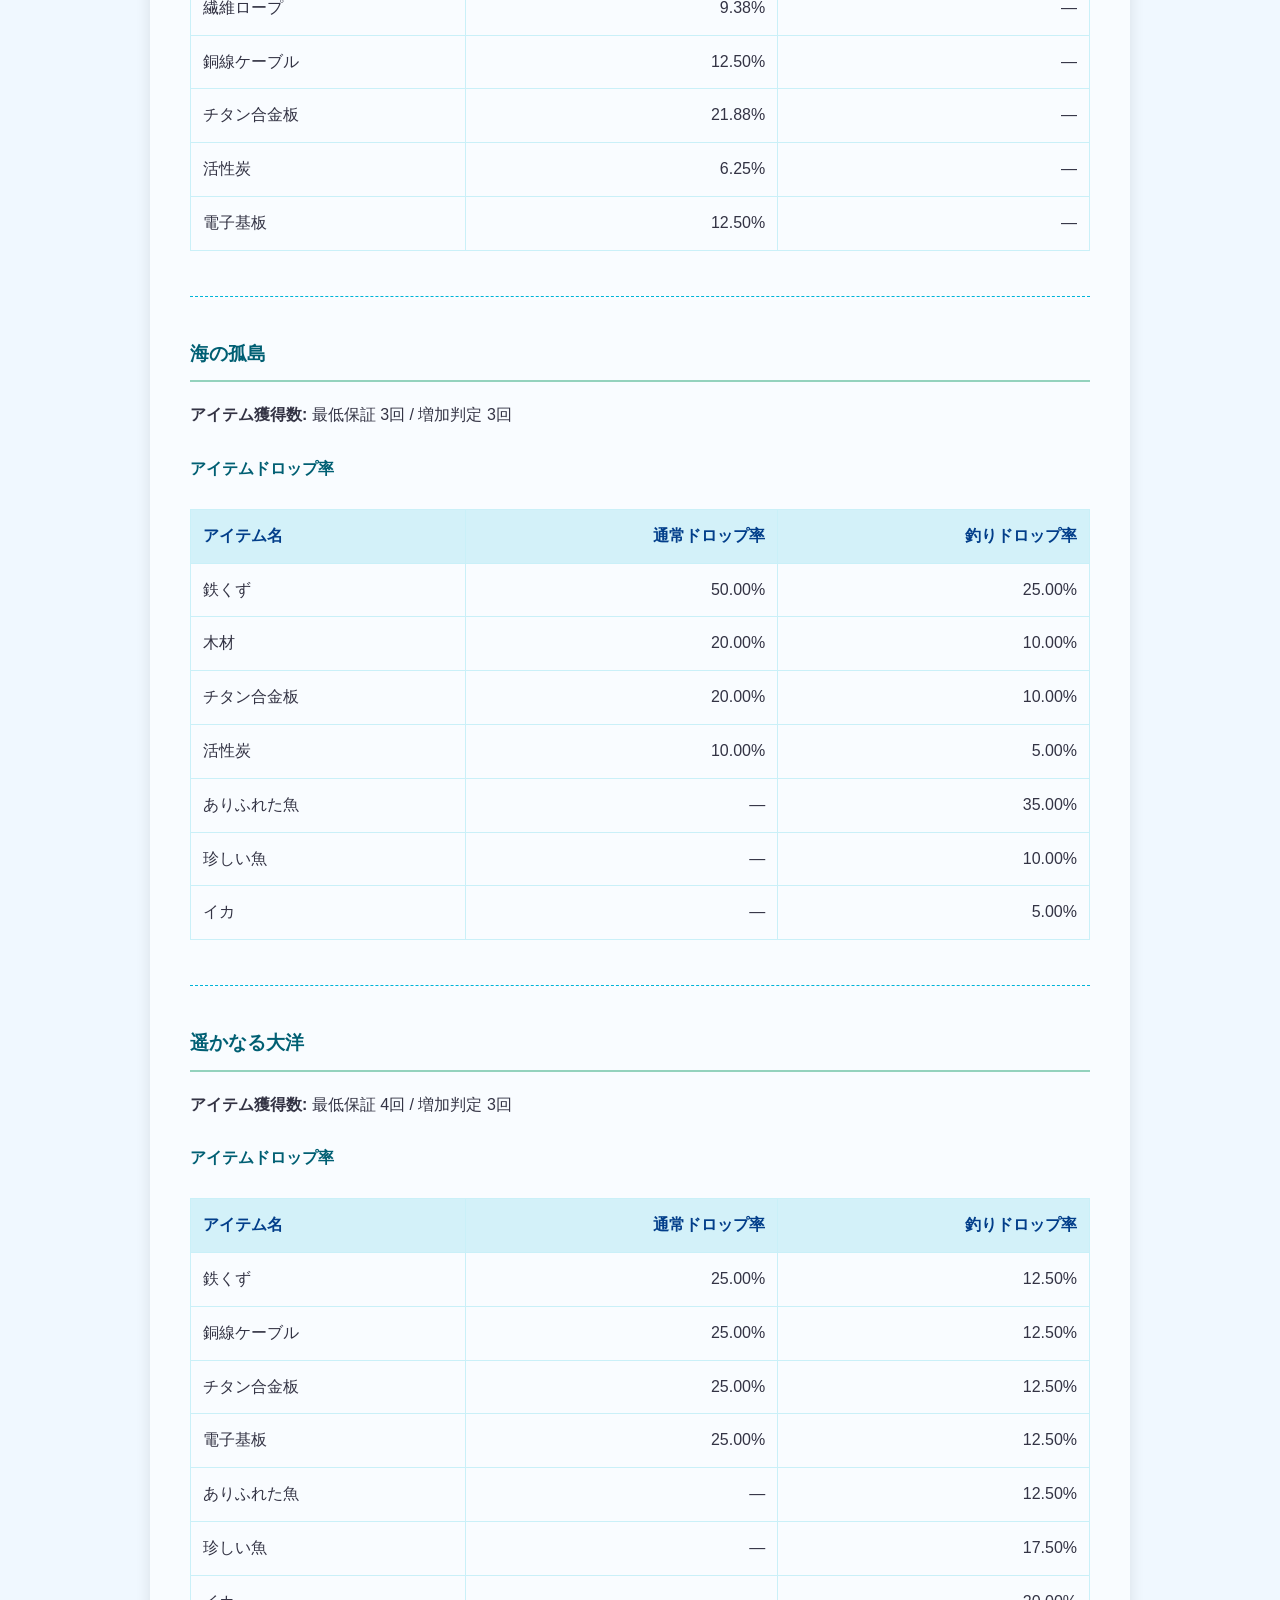
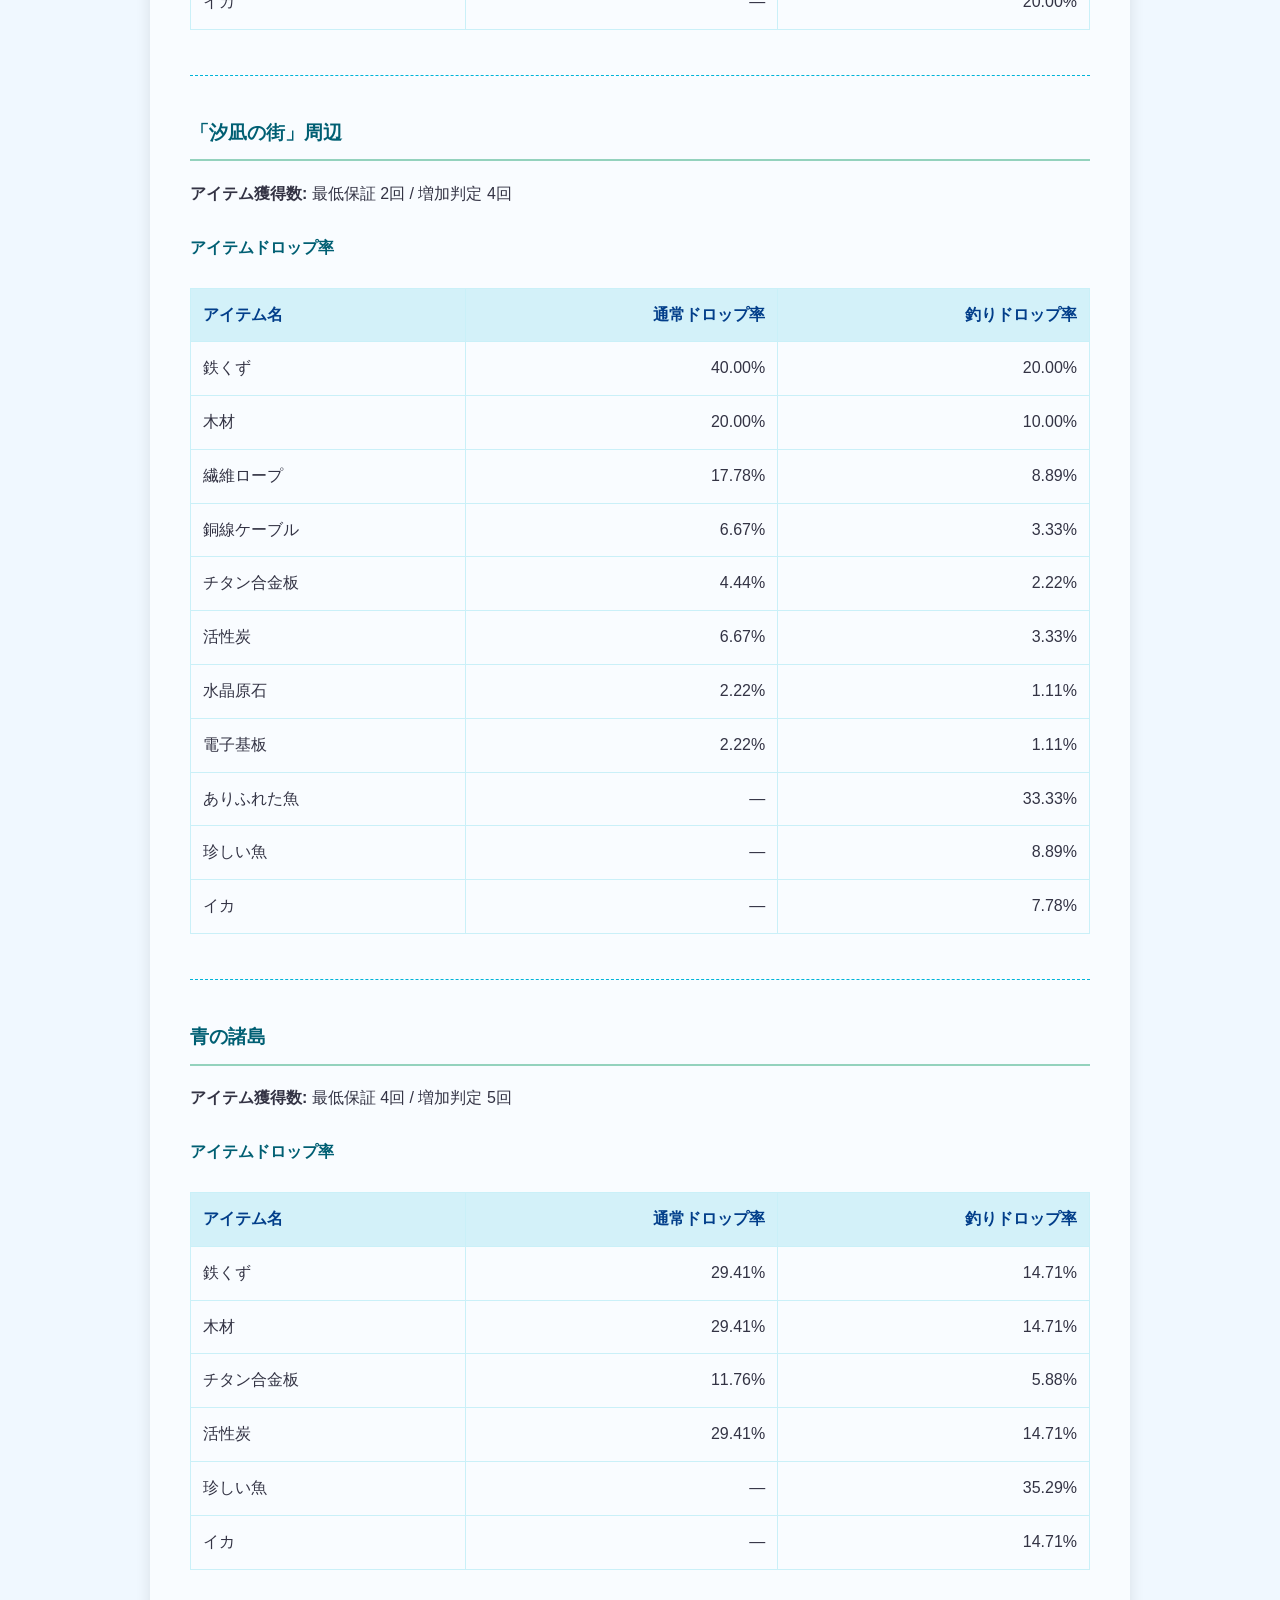
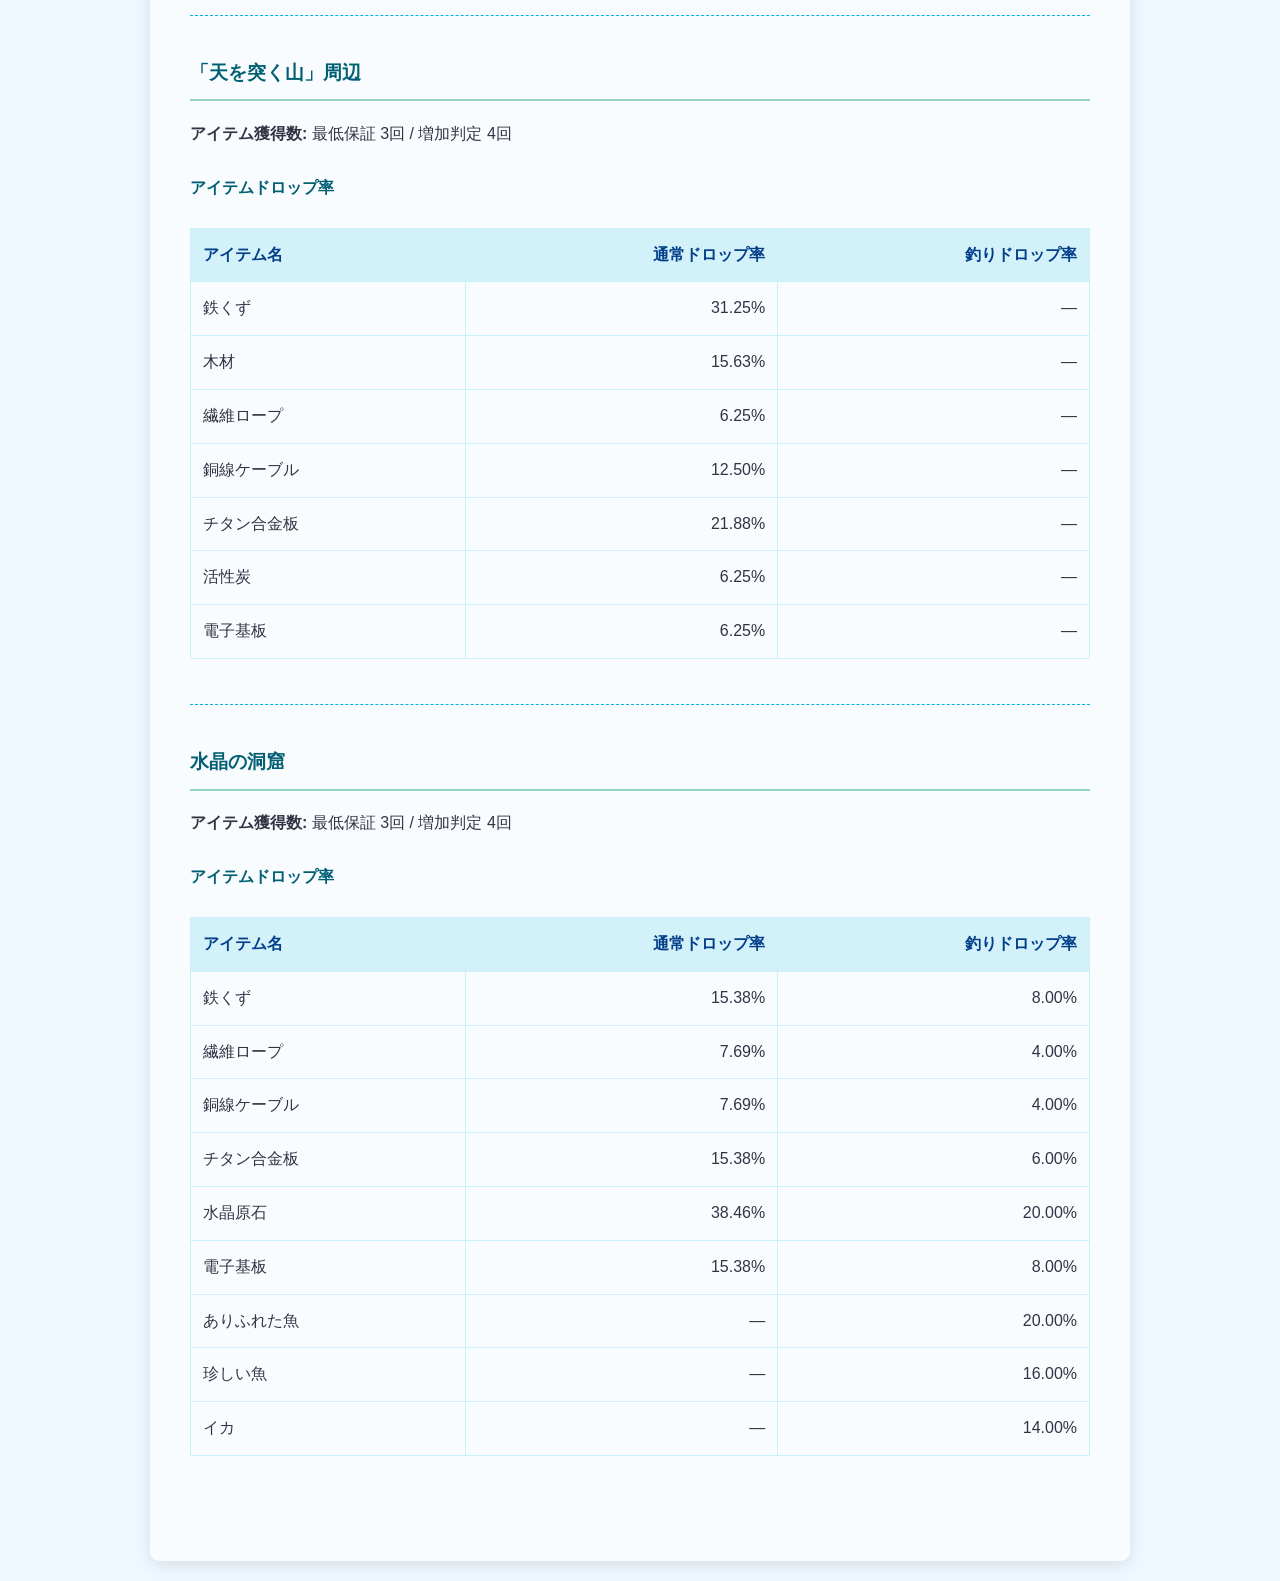
==== commit 52584b78: "Fix: upgrade material, drop of memory-piece, and tiny bug" ====
--- a/wiki.html
+++ b/wiki.html
@@ -199,10 +199,41 @@
     <ul>
         <li>全部で10種類あり、手に入れると専用のストーリーが解放される。</li>
         <li>既に手に入れた記憶の欠片は再び手に入れることが出来ない。</li>
+        <li>どの記憶の欠片を手に入れたかはゲーム中には確認できない。</li>
         <li>探索場所ごとにドロップする記憶の欠片の種類と獲得率が設定されている。</li>
-        <li>汐凪の町、それ以外のセレスティア号のエンジン + 燃料の合計レベルがLv2までで探索できる場所、Lv3までで探索できる場所、Lv4までで探索できる場所で獲得可能な記憶の欠片が異なる。</li>
+        <li>汐凪の町、それ以外のセレスティア号のエンジン + 燃料の合計レベルがLv2までで探索できる場所、Lv3以上で探索できる場所で獲得可能な記憶の欠片が異なる。</li>
     </ul>
-
+    <table>
+        <thead>
+            <tr>
+                <th>探索場所</th>
+                <th>入手できる記憶の欠片のid</th>
+                <th>ドロップ率</th>
+            </tr>
+        </thead>
+        <tbody>
+            <tr>
+                <td>汐凪の町</td>
+                <td>1</td>
+                <td>80%</td>
+            </tr>
+            <tr>
+                <td>Lv2までで探索できる場所</td>
+                <td>2, 3, 4, 5</td>
+                <td>80%</td>
+            </tr>
+            <tr>
+                <td>Lv3以上で探索できる場所</td>
+                <td>6, 7, 8, 9, 10</td>
+                <td>80%</td>
+            </tr>
+            <tr>
+                <td>最果ての島</td>
+                <td>すべて</td>
+                <td>100%</td>
+            </tr>
+        </tbody>
+    </table>
     <hr>
 
     <h2>探索場所とドロップ率</h2>
@@ -366,10 +397,10 @@
     name: '大陸周辺部',
     fishable: false,
     itemsWeight: { // 32
-      scrap_iron: 7,
+      scrap_iron: 10,
       wood: 2,
       fiber_rope: 3,
-      copper_wire_cable: 7,
+      copper_wire_cable: 4,
       titanium_alloy_plate: 7,
       activated_carbon: 2,
       circuit_board: 4,
@@ -483,10 +514,10 @@
     name: '「天を突く山」周辺',
     fishable: false,
     itemsWeight: { // 32
-      scrap_iron: 7,
+      scrap_iron: 10,
       wood: 5,
       fiber_rope: 2,
-      copper_wire_cable: 7,
+      copper_wire_cable: 4,
       titanium_alloy_plate: 7,
       activated_carbon: 2,
       circuit_board: 2,
